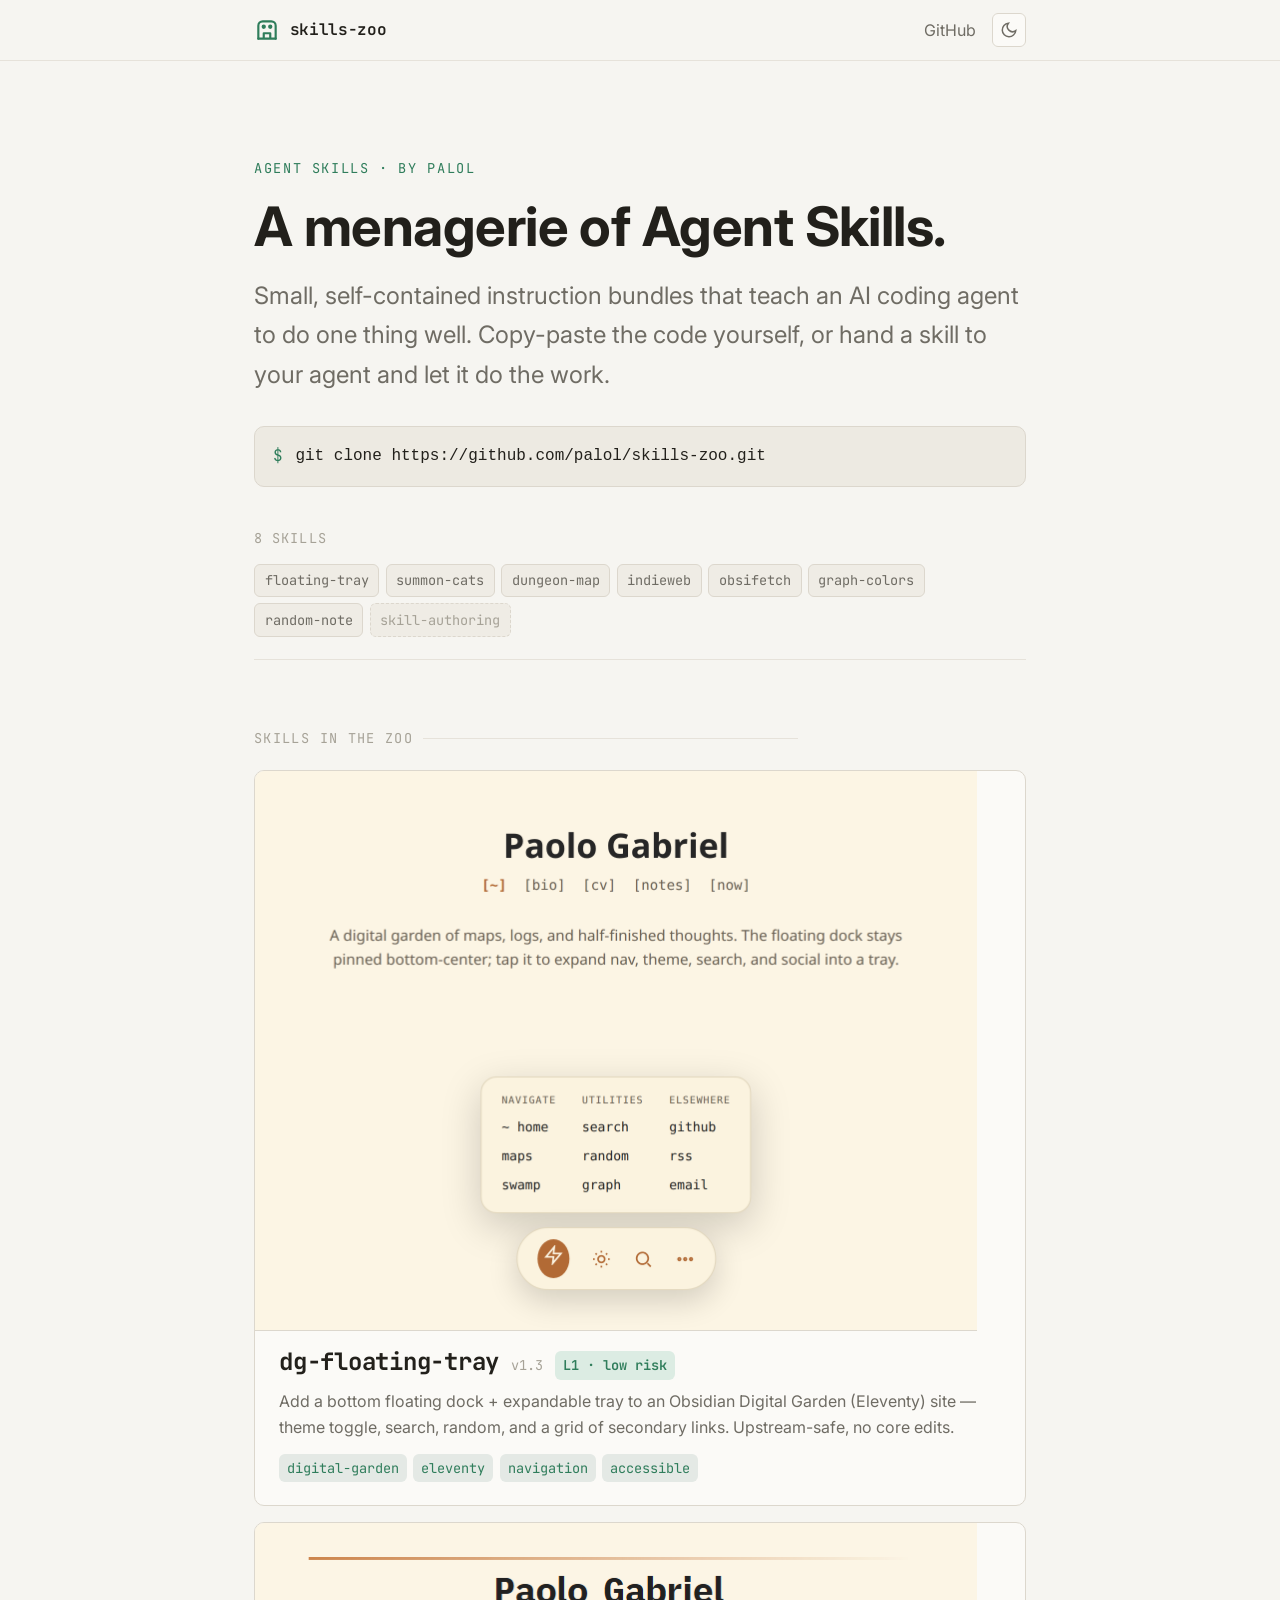
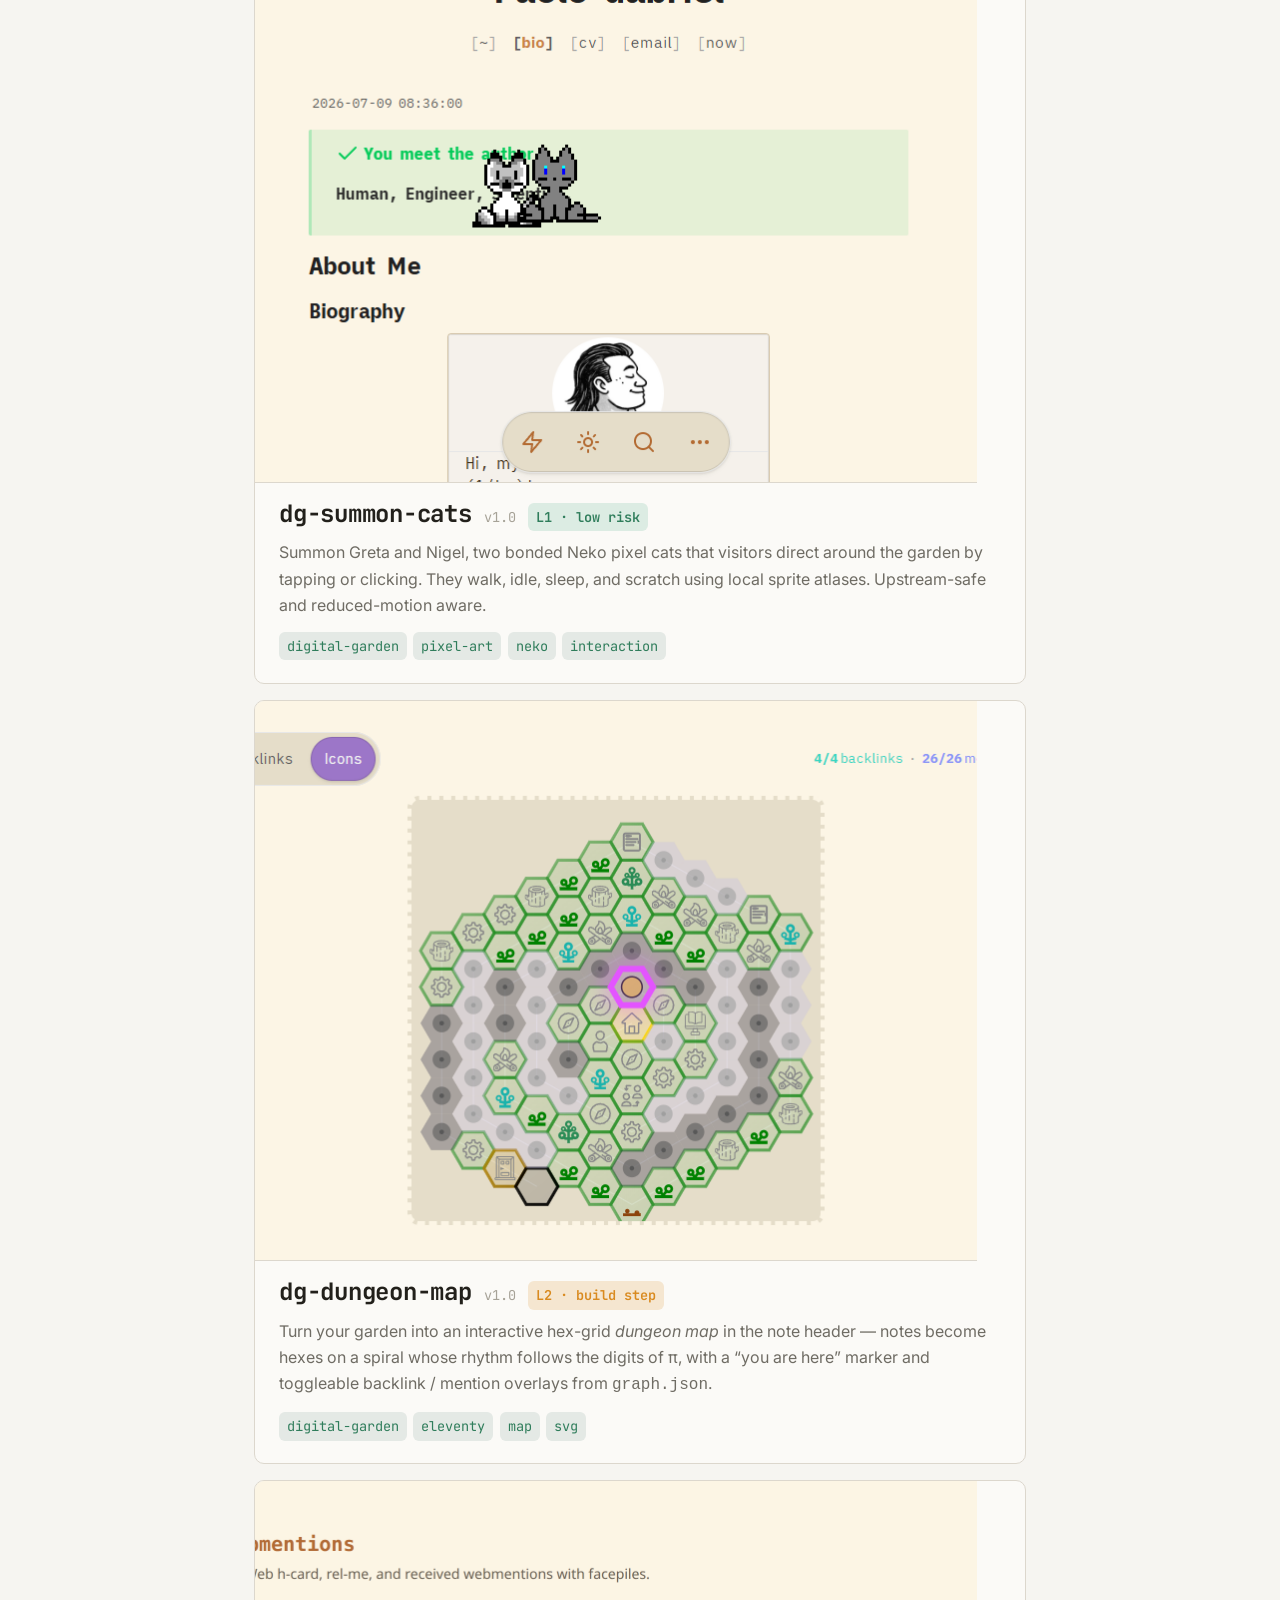
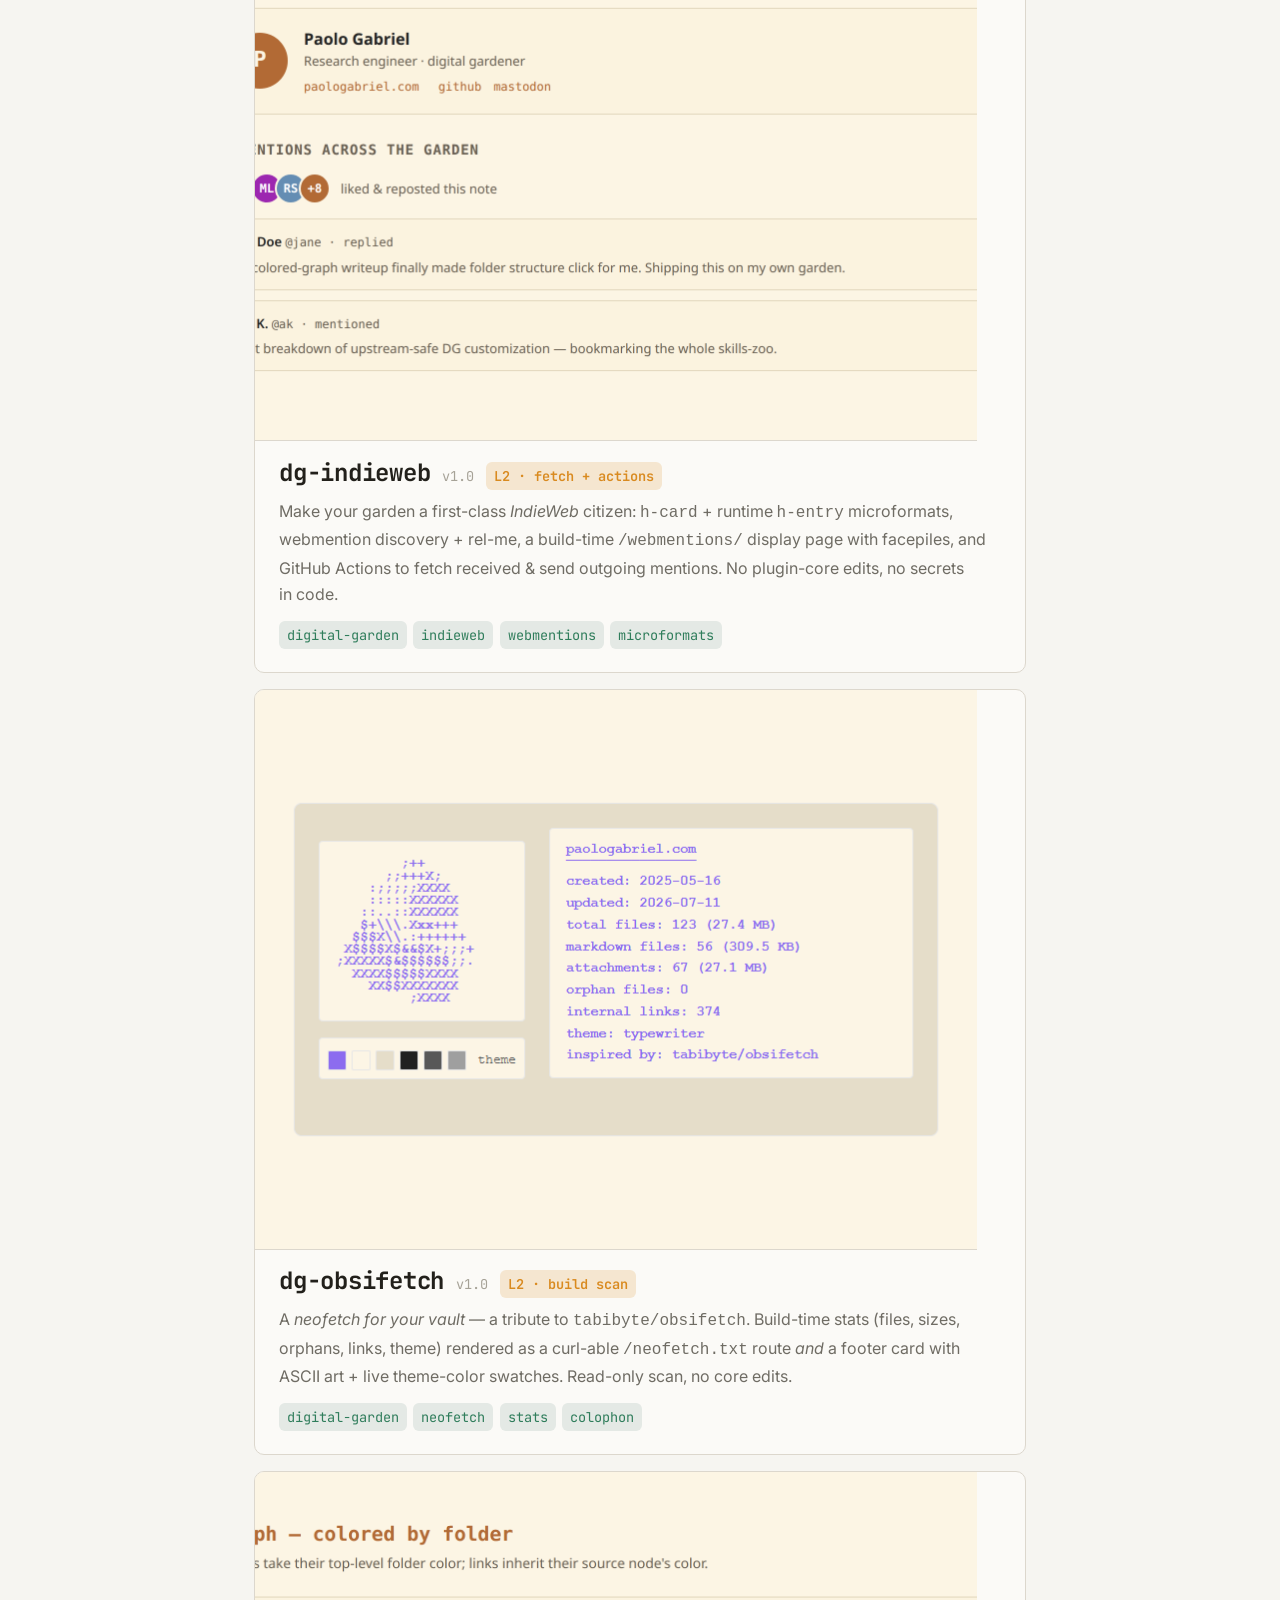
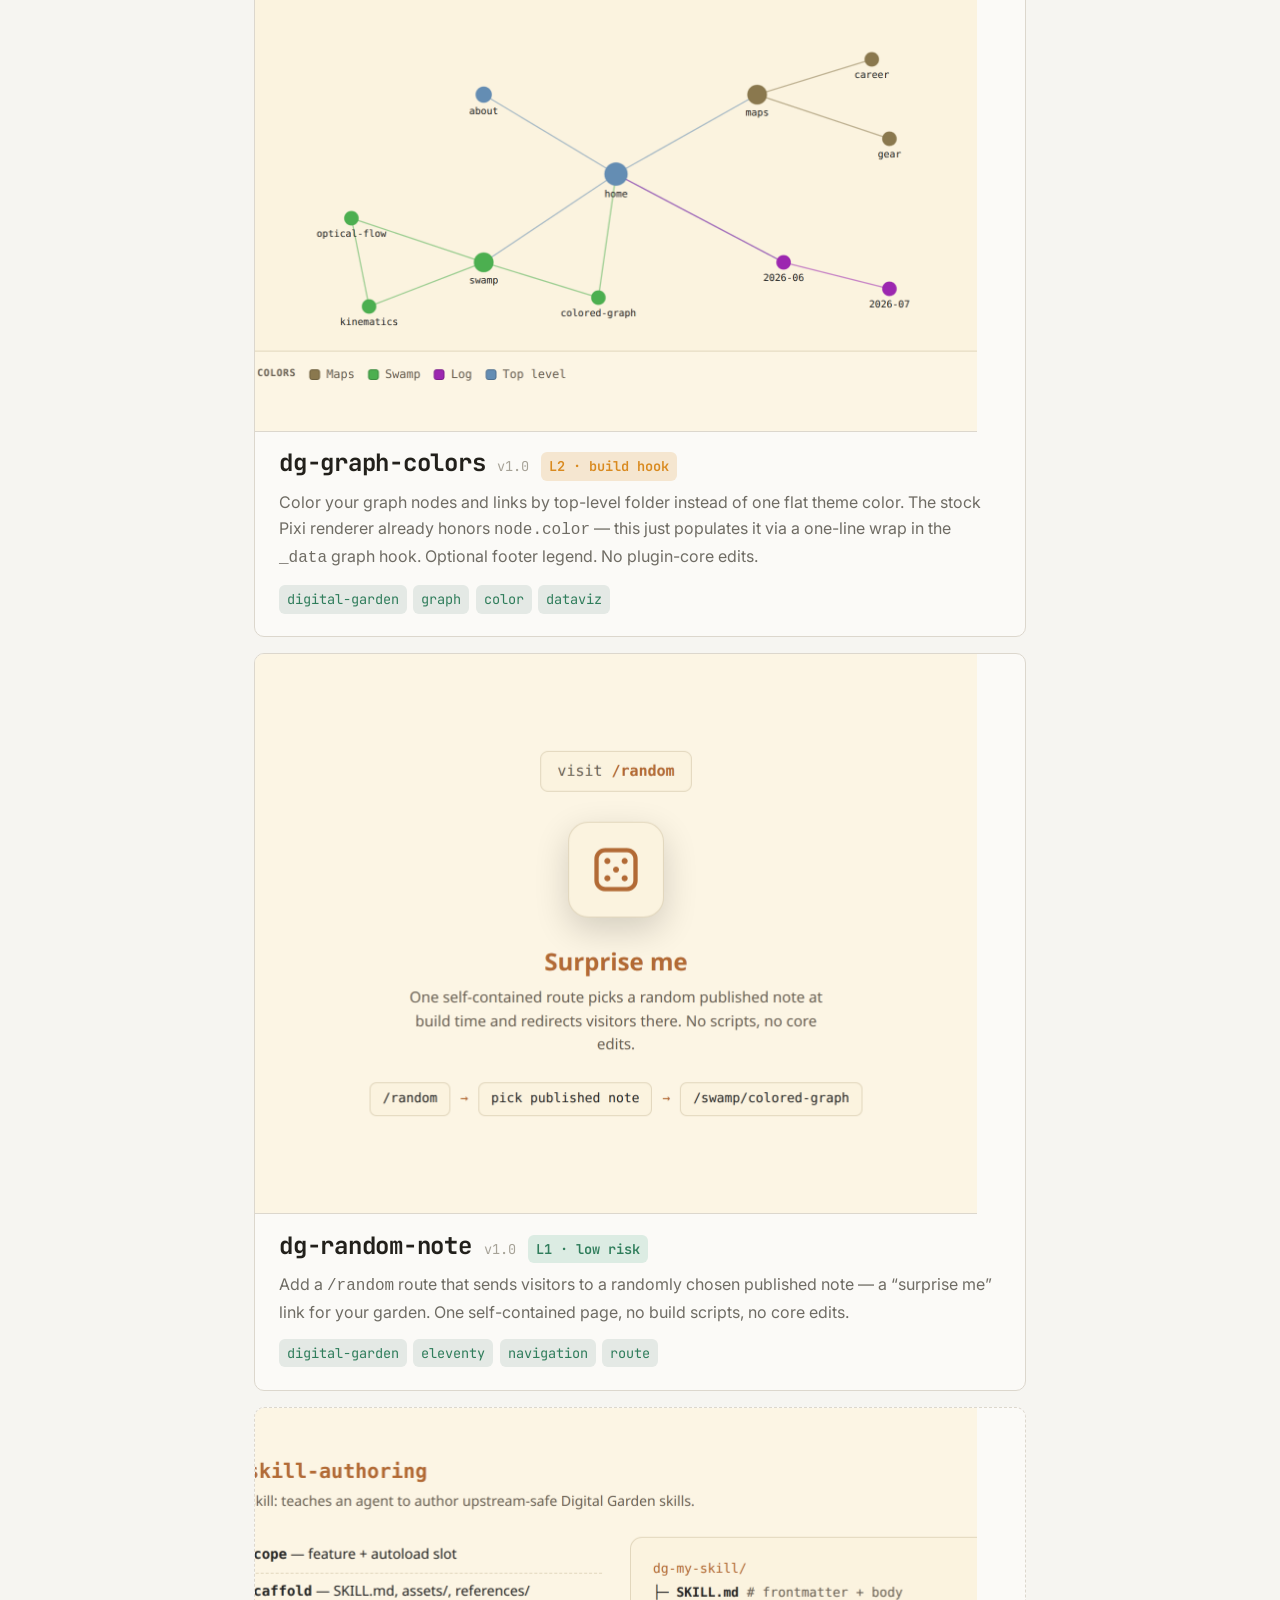
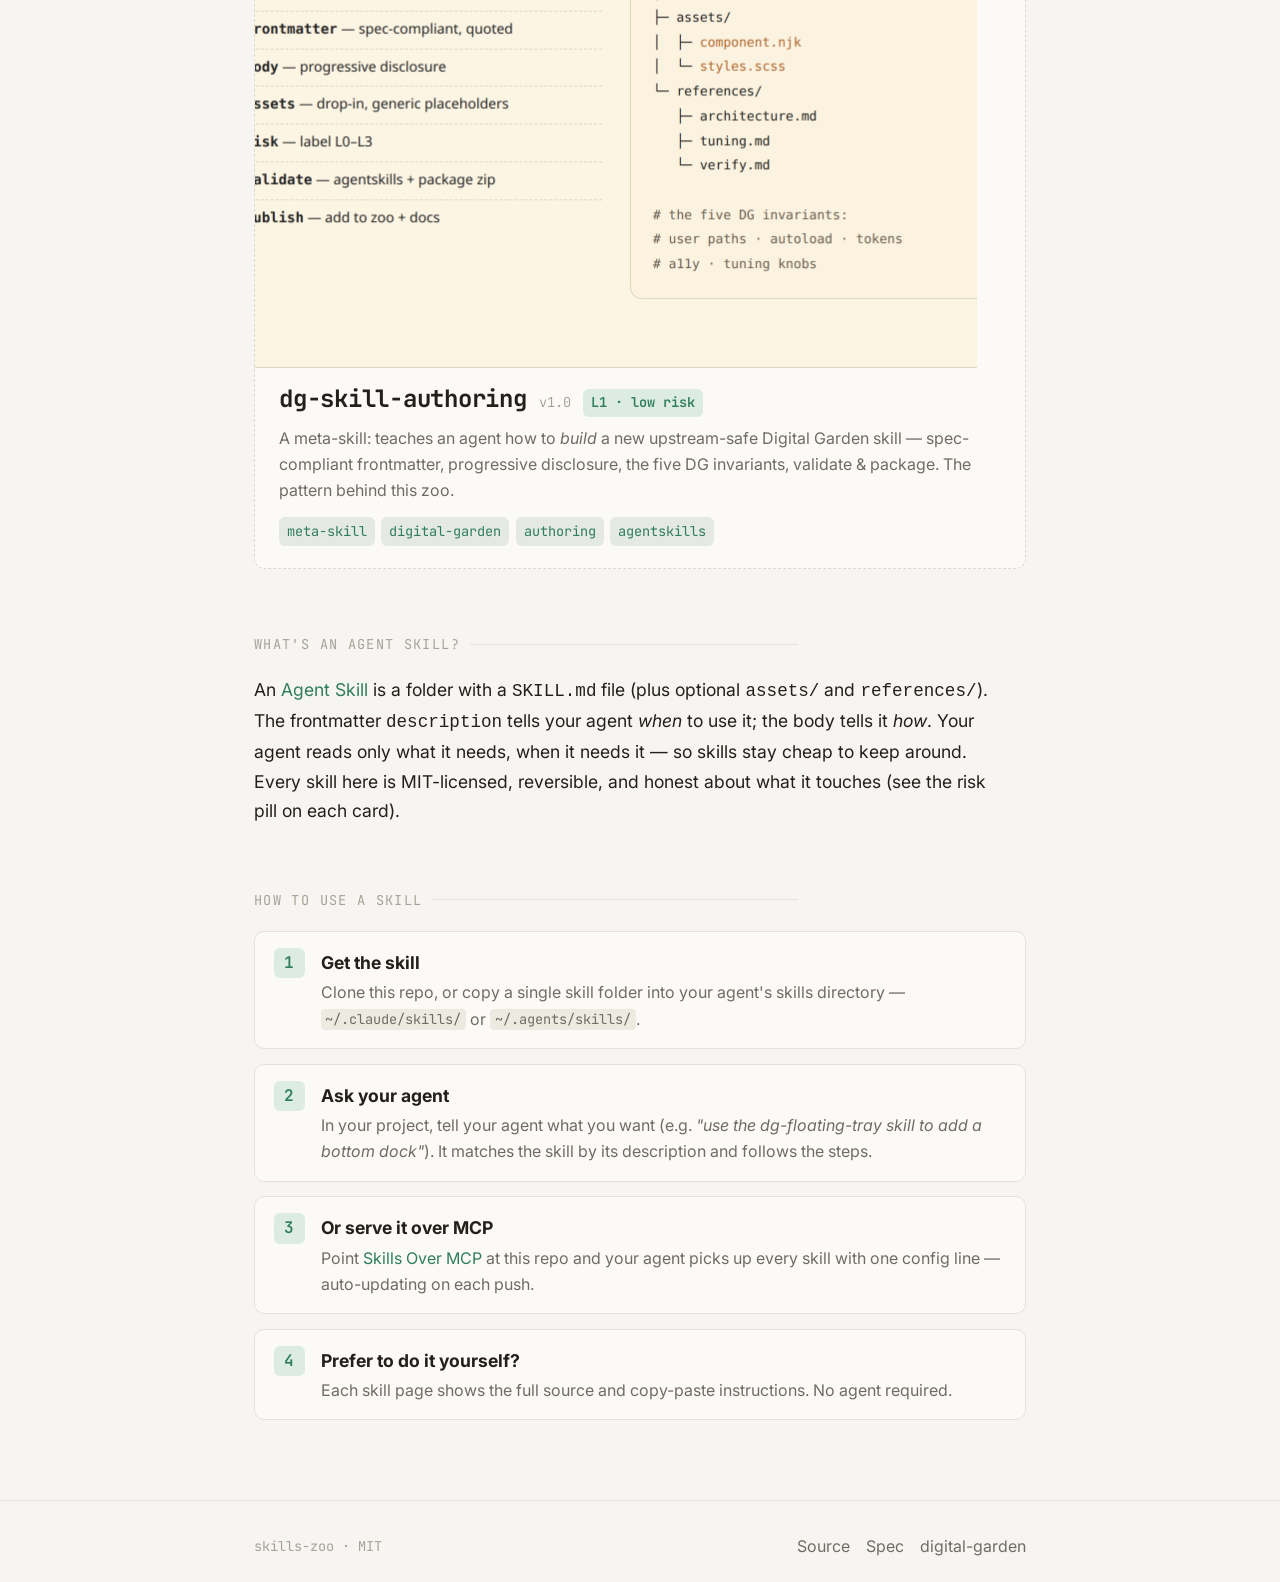
==== docs/index.html @ 7fbce029 "Point footer digital-garden link to official docs Replace the homepage footer link from the personal" ====
<!doctype html>
<html lang="en" data-theme="dark">
<head>
<meta charset="utf-8">
<meta name="viewport" content="width=device-width, initial-scale=1">
<title>skills-zoo — a menagerie of Agent Skills</title>
<meta name="description" content="A small, curated collection of Agent Skills for AI coding agents. Portable instruction bundles your agent can execute — copy-paste or install straight from the repo.">
<link rel="preconnect" href="https://fonts.googleapis.com">
<link rel="preconnect" href="https://fonts.gstatic.com" crossorigin>
<link href="https://fonts.googleapis.com/css2?family=Inter:wght@400;500;600&family=JetBrains+Mono:wght@400;500;600&display=swap" rel="stylesheet">
<link rel="stylesheet" href="./style.css">
<link rel="icon" href="data:image/svg+xml,%3Csvg xmlns='http://www.w3.org/2000/svg' viewBox='0 0 24 24' fill='none' stroke='%236cc79a' stroke-width='2'%3E%3Cpath d='M4 20V8a4 4 0 0 1 4-4h8a4 4 0 0 1 4 4v12'/%3E%3Cpath d='M4 20h16M9 20v-5h6v5'/%3E%3Ccircle cx='9' cy='9' r='1'/%3E%3Ccircle cx='15' cy='9' r='1'/%3E%3C/svg%3E">
<meta property="og:type" content="website">
<meta property="og:title" content="skills-zoo — a menagerie of Agent Skills">
<meta property="og:description" content="Upstream-safe Agent Skills for the Obsidian Digital Garden.">
<meta property="og:image" content="https://palol.github.io/skills-zoo/skills/dg-graph-colors/preview-dark.png">
<meta property="og:url" content="https://palol.github.io/skills-zoo/">
<meta name="twitter:card" content="summary_large_image">
<meta name="twitter:image" content="https://palol.github.io/skills-zoo/skills/dg-graph-colors/preview-dark.png">
</head>
<body>

<header class="site-header">
  <div class="wrap">
    <a class="brand" href="./">
      <svg viewBox="0 0 24 24" fill="none" stroke="currentColor" stroke-width="2" stroke-linecap="round" stroke-linejoin="round" aria-hidden="true">
        <path d="M4 20V8a4 4 0 0 1 4-4h8a4 4 0 0 1 4 4v12"/>
        <path d="M4 20h16M9 20v-5h6v5"/>
        <circle cx="9" cy="9" r="1"/><circle cx="15" cy="9" r="1"/>
      </svg>
      <span class="brand-name">skills-zoo</span>
    </a>
    <span class="header-spacer"></span>
    <a class="header-link" href="https://github.com/palol/skills-zoo">GitHub</a>
    <button class="theme-toggle" data-theme-toggle aria-label="Toggle theme"></button>
  </div>
</header>

<main class="wrap">

  <section class="hero">
    <p class="eyebrow">Agent Skills · by palol</p>
    <h1>A menagerie of Agent&nbsp;Skills.</h1>
    <p class="lede">Small, self-contained instruction bundles that teach an AI coding agent to do one thing well. Copy-paste the code yourself, or hand a skill to your agent and let it do the work.</p>
    <div class="install-hint">
      <span class="prompt">$</span>
      <code>git clone https://github.com/palol/skills-zoo.git</code>
    </div>
  </section>

  <nav class="skill-index" aria-label="Skills index">
    <span class="skill-index-label">8 skills</span>
    <div class="skill-index-pills">
      <a class="skill-index-pill" href="#card-dg-floating-tray">floating-tray</a>
      <a class="skill-index-pill" href="#card-dg-summon-cats">summon-cats</a>
      <a class="skill-index-pill" href="#card-dg-dungeon-map">dungeon-map</a>
      <a class="skill-index-pill" href="#card-dg-indieweb">indieweb</a>
      <a class="skill-index-pill" href="#card-dg-obsifetch">obsifetch</a>
      <a class="skill-index-pill" href="#card-dg-graph-colors">graph-colors</a>
      <a class="skill-index-pill" href="#card-dg-random-note">random-note</a>
      <a class="skill-index-pill skill-index-pill--meta" href="#card-dg-skill-authoring">skill-authoring</a>
    </div>
  </nav>

  <section id="skills">
    <p class="section-label">Skills in the zoo</p>
    <div class="skill-grid">

      <a class="skill-card" id="card-dg-floating-tray" href="./skills/dg-floating-tray/">
        <img class="sc-thumb sc-thumb--dark" src="./skills/dg-floating-tray/preview-dark.png" alt="dg-floating-tray preview" loading="lazy" width="900" height="560">
        <img class="sc-thumb sc-thumb--light" src="./skills/dg-floating-tray/preview-light.png" alt="dg-floating-tray preview" loading="lazy" width="900" height="560">
        <div class="sc-head">
          <h3>dg-floating-tray</h3>
          <span class="sc-ver">v1.3</span>
          <span class="risk-pill">L1 · low risk</span>
        </div>
        <p>Add a bottom floating dock + expandable tray to an Obsidian Digital Garden (Eleventy) site — theme toggle, search, random, and a grid of secondary links. Upstream-safe, no core edits.</p>
        <div class="tags">
          <span class="tag">digital-garden</span>
          <span class="tag">eleventy</span>
          <span class="tag">navigation</span>
          <span class="tag">accessible</span>
        </div>
      </a>

      <a class="skill-card" id="card-dg-summon-cats" href="./skills/dg-summon-cats/">
        <img class="sc-thumb sc-thumb--dark" src="./skills/dg-summon-cats/preview-dark.png" alt="Greta and Nigel summoned in a dark Digital Garden" loading="lazy" width="900" height="560">
        <img class="sc-thumb sc-thumb--light" src="./skills/dg-summon-cats/preview-light.png" alt="Greta and Nigel summoned in a light Digital Garden" loading="lazy" width="900" height="560">
        <div class="sc-head">
          <h3>dg-summon-cats</h3>
          <span class="sc-ver">v1.0</span>
          <span class="risk-pill">L1 · low risk</span>
        </div>
        <p>Summon Greta and Nigel, two bonded Neko pixel cats that visitors direct around the garden by tapping or clicking. They walk, idle, sleep, and scratch using local sprite atlases. Upstream-safe and reduced-motion aware.</p>
        <div class="tags">
          <span class="tag">digital-garden</span>
          <span class="tag">pixel-art</span>
          <span class="tag">neko</span>
          <span class="tag">interaction</span>
        </div>
      </a>

      <a class="skill-card" id="card-dg-dungeon-map" href="./skills/dg-dungeon-map/">
        <img class="sc-thumb sc-thumb--dark" src="./skills/dg-dungeon-map/preview-dark.png" alt="dg-dungeon-map preview" loading="lazy" width="900" height="560">
        <img class="sc-thumb sc-thumb--light" src="./skills/dg-dungeon-map/preview-light.png" alt="dg-dungeon-map preview" loading="lazy" width="900" height="560">
        <div class="sc-head">
          <h3>dg-dungeon-map</h3>
          <span class="sc-ver">v1.0</span>
          <span class="risk-pill risk-pill--l2">L2 · build step</span>
        </div>
        <p>Turn your garden into an interactive hex-grid <em>dungeon map</em> in the note header — notes become hexes on a spiral whose rhythm follows the digits of &pi;, with a “you are here” marker and toggleable backlink / mention overlays from <code>graph.json</code>.</p>
        <div class="tags">
          <span class="tag">digital-garden</span>
          <span class="tag">eleventy</span>
          <span class="tag">map</span>
          <span class="tag">svg</span>
        </div>
      </a>

      <a class="skill-card" id="card-dg-indieweb" href="./skills/dg-indieweb/">
        <img class="sc-thumb sc-thumb--dark" src="./skills/dg-indieweb/preview-dark.png" alt="dg-indieweb preview" loading="lazy" width="900" height="560">
        <img class="sc-thumb sc-thumb--light" src="./skills/dg-indieweb/preview-light.png" alt="dg-indieweb preview" loading="lazy" width="900" height="560">
        <div class="sc-head">
          <h3>dg-indieweb</h3>
          <span class="sc-ver">v1.0</span>
          <span class="risk-pill risk-pill--l2">L2 · fetch + actions</span>
        </div>
        <p>Make your garden a first-class <em>IndieWeb</em> citizen: <code>h-card</code> + runtime <code>h-entry</code> microformats, webmention discovery + rel-me, a build-time <code>/webmentions/</code> display page with facepiles, and GitHub Actions to fetch received &amp; send outgoing mentions. No plugin-core edits, no secrets in code.</p>
        <div class="tags">
          <span class="tag">digital-garden</span>
          <span class="tag">indieweb</span>
          <span class="tag">webmentions</span>
          <span class="tag">microformats</span>
        </div>
      </a>

      <a class="skill-card" id="card-dg-obsifetch" href="./skills/dg-obsifetch/">
        <img class="sc-thumb sc-thumb--dark" src="./skills/dg-obsifetch/preview-dark.png" alt="dg-obsifetch preview" loading="lazy" width="900" height="560">
        <img class="sc-thumb sc-thumb--light" src="./skills/dg-obsifetch/preview-light.png" alt="dg-obsifetch preview" loading="lazy" width="900" height="560">
        <div class="sc-head">
          <h3>dg-obsifetch</h3>
          <span class="sc-ver">v1.0</span>
          <span class="risk-pill risk-pill--l2">L2 · build scan</span>
        </div>
        <p>A <em>neofetch for your vault</em> — a tribute to <code>tabibyte/obsifetch</code>. Build-time stats (files, sizes, orphans, links, theme) rendered as a curl-able <code>/neofetch.txt</code> route <em>and</em> a footer card with ASCII art + live theme-color swatches. Read-only scan, no core edits.</p>
        <div class="tags">
          <span class="tag">digital-garden</span>
          <span class="tag">neofetch</span>
          <span class="tag">stats</span>
          <span class="tag">colophon</span>
        </div>
      </a>

      <a class="skill-card" id="card-dg-graph-colors" href="./skills/dg-graph-colors/">
        <img class="sc-thumb sc-thumb--dark" src="./skills/dg-graph-colors/preview-dark.png" alt="dg-graph-colors preview" loading="lazy" width="900" height="560">
        <img class="sc-thumb sc-thumb--light" src="./skills/dg-graph-colors/preview-light.png" alt="dg-graph-colors preview" loading="lazy" width="900" height="560">
        <div class="sc-head">
          <h3>dg-graph-colors</h3>
          <span class="sc-ver">v1.0</span>
          <span class="risk-pill risk-pill--l2">L2 · build hook</span>
        </div>
        <p>Color your graph nodes and links by top-level folder instead of one flat theme color. The stock Pixi renderer already honors <code>node.color</code> — this just populates it via a one-line wrap in the <code>_data</code> graph hook. Optional footer legend. No plugin-core edits.</p>
        <div class="tags">
          <span class="tag">digital-garden</span>
          <span class="tag">graph</span>
          <span class="tag">color</span>
          <span class="tag">dataviz</span>
        </div>
      </a>

      <a class="skill-card" id="card-dg-random-note" href="./skills/dg-random-note/">
        <img class="sc-thumb sc-thumb--dark" src="./skills/dg-random-note/preview-dark.png" alt="dg-random-note preview" loading="lazy" width="900" height="560">
        <img class="sc-thumb sc-thumb--light" src="./skills/dg-random-note/preview-light.png" alt="dg-random-note preview" loading="lazy" width="900" height="560">
        <div class="sc-head">
          <h3>dg-random-note</h3>
          <span class="sc-ver">v1.0</span>
          <span class="risk-pill">L1 · low risk</span>
        </div>
        <p>Add a <code>/random</code> route that sends visitors to a randomly chosen published note — a &ldquo;surprise me&rdquo; link for your garden. One self-contained page, no build scripts, no core edits.</p>
        <div class="tags">
          <span class="tag">digital-garden</span>
          <span class="tag">eleventy</span>
          <span class="tag">navigation</span>
          <span class="tag">route</span>
        </div>
      </a>

      <a class="skill-card skill-card--meta" id="card-dg-skill-authoring" href="./skills/dg-skill-authoring/">
        <img class="sc-thumb sc-thumb--dark" src="./skills/dg-skill-authoring/preview-dark.png" alt="dg-skill-authoring preview" loading="lazy" width="900" height="560">
        <img class="sc-thumb sc-thumb--light" src="./skills/dg-skill-authoring/preview-light.png" alt="dg-skill-authoring preview" loading="lazy" width="900" height="560">
        <div class="sc-head">
          <h3>dg-skill-authoring</h3>
          <span class="sc-ver">v1.0</span>
          <span class="risk-pill">L1 · low risk</span>
        </div>
        <p>A meta-skill: teaches an agent how to <em>build</em> a new upstream-safe Digital Garden skill — spec-compliant frontmatter, progressive disclosure, the five DG invariants, validate &amp; package. The pattern behind this zoo.</p>
        <div class="tags">
          <span class="tag">meta-skill</span>
          <span class="tag">digital-garden</span>
          <span class="tag">authoring</span>
          <span class="tag">agentskills</span>
        </div>
      </a>

    </div>
  </section>

  <section id="what">
    <p class="section-label">What's an Agent Skill?</p>
    <p>An <a href="https://agentskills.io">Agent Skill</a> is a folder with a <code>SKILL.md</code> file (plus optional <code>assets/</code> and <code>references/</code>). The frontmatter <code>description</code> tells your agent <em>when</em> to use it; the body tells it <em>how</em>. Your agent reads only what it needs, when it needs it — so skills stay cheap to keep around.</p>
    <p>Every skill here is MIT-licensed, reversible, and honest about what it touches (see the risk pill on each card).</p>
  </section>

  <section id="use">
    <p class="section-label">How to use a skill</p>
    <div class="steps">
      <div class="step">
        <span class="num">1</span>
        <div class="body">
          <h4>Get the skill</h4>
          <p>Clone this repo, or copy a single skill folder into your agent's skills directory — <code>~/.claude/skills/</code> or <code>~/.agents/skills/</code>.</p>
        </div>
      </div>
      <div class="step">
        <span class="num">2</span>
        <div class="body">
          <h4>Ask your agent</h4>
          <p>In your project, tell your agent what you want (e.g. <em>"use the dg-floating-tray skill to add a bottom dock"</em>). It matches the skill by its description and follows the steps.</p>
        </div>
      </div>
      <div class="step">
        <span class="num">3</span>
        <div class="body">
          <h4>Or serve it over MCP</h4>
          <p>Point <a href="https://www.skillsovermcp.com/">Skills Over MCP</a> at this repo and your agent picks up every skill with one config line — auto-updating on each push.</p>
        </div>
      </div>
      <div class="step">
        <span class="num">4</span>
        <div class="body">
          <h4>Prefer to do it yourself?</h4>
          <p>Each skill page shows the full source and copy-paste instructions. No agent required.</p>
        </div>
      </div>
    </div>
  </section>

</main>

<footer class="site-footer">
  <div class="wrap">
    <span class="foot-mono">skills-zoo · MIT</span>
    <span class="header-spacer"></span>
    <a href="https://github.com/palol/skills-zoo">Source</a>
    <a href="https://agentskills.io">Spec</a>
    <a href="https://docs.forestry.md">digital-garden</a>
  </div>
</footer>

<script src="./theme.js"></script>
</body>
</html>
---- docs/style.css ----
/* ============================================================
   skills-zoo docs — dark-first terminal/garden aesthetic
   ============================================================ */

:root, [data-theme="light"] {
  --bg:            #f6f5f1;
  --surface:       #fbfaf7;
  --surface-2:     #efece5;
  --border:        #dcd7cd;
  --divider:       #e6e2da;
  --text:          #22201b;
  --text-muted:    #6f6c64;
  --text-faint:    #a6a297;
  --accent:        #2f7d5b;   /* garden green */
  --accent-hover:  #245f45;
  --accent-soft:   #dcece3;
  --code-bg:       #edeae2;
  --tag-bg:        #e4e9e5;

  --font-mono: ui-monospace, 'SF Mono', 'JetBrains Mono', 'Fira Code', Menlo, Consolas, monospace;
  --font-body: 'Inter', -apple-system, BlinkMacSystemFont, 'Segoe UI', sans-serif;

  --radius:   10px;
  --radius-sm: 6px;
  --maxw: 820px;

  --text-xs: clamp(0.75rem, 0.7rem + 0.25vw, 0.85rem);
  --text-sm: clamp(0.875rem, 0.8rem + 0.35vw, 1rem);
  --text-base: clamp(1rem, 0.95rem + 0.25vw, 1.1rem);
  --text-lg: clamp(1.2rem, 1rem + 0.7vw, 1.5rem);
  --text-xl: clamp(1.6rem, 1.3rem + 1.2vw, 2.3rem);
  --text-2xl: clamp(2.1rem, 1.4rem + 2.6vw, 3.4rem);
}

[data-theme="dark"] {
  --bg:            #121311;
  --surface:       #191b18;
  --surface-2:     #20231f;
  --border:        #2c302a;
  --divider:       #23261f;
  --text:          #d6d4cc;
  --text-muted:    #8b8a80;
  --text-faint:    #5c5b53;
  --accent:        #6cc79a;
  --accent-hover:  #85d6ae;
  --accent-soft:   #1e2a23;
  --code-bg:       #1c1f1b;
  --tag-bg:        #23291f;
}

@media (prefers-color-scheme: dark) {
  :root:not([data-theme]) {
    --bg:#121311; --surface:#191b18; --surface-2:#20231f; --border:#2c302a;
    --divider:#23261f; --text:#d6d4cc; --text-muted:#8b8a80; --text-faint:#5c5b53;
    --accent:#6cc79a; --accent-hover:#85d6ae; --accent-soft:#1e2a23;
    --code-bg:#1c1f1b; --tag-bg:#23291f;
  }
}

*,*::before,*::after { box-sizing:border-box; margin:0; padding:0; }

html {
  -webkit-font-smoothing:antialiased; -moz-osx-font-smoothing:grayscale;
  text-rendering:optimizeLegibility; scroll-behavior:smooth; scroll-padding-top:5rem;
}

body {
  min-height:100dvh; line-height:1.65; font-family:var(--font-body);
  font-size:var(--text-base); color:var(--text); background:var(--bg);
}

img,svg { display:block; max-width:100%; }
a { color:var(--accent); text-decoration:none; }
a:hover { color:var(--accent-hover); text-decoration:underline; text-underline-offset:3px; }

h1,h2,h3 { line-height:1.15; text-wrap:balance; letter-spacing:-0.01em; }
p { text-wrap:pretty; max-width:68ch; }

::selection { background:var(--accent-soft); }
:focus-visible { outline:2px solid var(--accent); outline-offset:3px; border-radius:var(--radius-sm); }

@media (prefers-reduced-motion:reduce) {
  *,*::before,*::after { animation-duration:.01ms!important; transition-duration:.01ms!important; scroll-behavior:auto!important; }
}

a,button { transition:color .18s ease, background .18s ease, border-color .18s ease; }

/* ---------- layout ---------- */
.wrap { max-width:var(--maxw); margin-inline:auto; padding-inline:1.5rem; }

/* ---------- header ---------- */
.site-header {
  position:sticky; top:0; z-index:50;
  background:color-mix(in oklab, var(--bg) 86%, transparent);
  backdrop-filter:blur(10px);
  border-bottom:1px solid var(--divider);
}
.site-header .wrap {
  display:flex; align-items:center; gap:1rem;
  height:3.75rem;
}
.brand { display:flex; align-items:center; gap:.6rem; font-weight:600; color:var(--text); }
.brand:hover { text-decoration:none; color:var(--text); }
.brand svg { width:26px; height:26px; color:var(--accent); }
.brand .brand-name { font-family:var(--font-mono); font-size:1rem; letter-spacing:-.02em; }
.header-spacer { flex:1; }
.header-link { font-size:var(--text-sm); color:var(--text-muted); }
.header-link:hover { color:var(--text); text-decoration:none; }
.theme-toggle {
  display:grid; place-items:center; width:2.1rem; height:2.1rem;
  border:1px solid var(--border); border-radius:var(--radius-sm);
  background:var(--surface); color:var(--text-muted);
}
.theme-toggle:hover { color:var(--text); border-color:var(--accent); }

/* ---------- hero ---------- */
.hero { padding-block:clamp(3rem,8vw,6rem) 2.5rem; }
.eyebrow {
  font-family:var(--font-mono); font-size:var(--text-xs); letter-spacing:.12em;
  text-transform:uppercase; color:var(--accent); margin-bottom:1rem;
}
.hero h1 { font-size:var(--text-2xl); margin-bottom:1.1rem; }
.hero .lede { font-size:var(--text-lg); color:var(--text-muted); max-width:56ch; }
.hero .install-hint {
  margin-top:2rem; font-family:var(--font-mono); font-size:var(--text-sm);
  background:var(--code-bg); border:1px solid var(--border); border-radius:var(--radius);
  padding:1rem 1.15rem; color:var(--text); overflow-x:auto;
  display:flex; align-items:center; gap:.75rem;
}
.install-hint .prompt { color:var(--accent); user-select:none; }
.install-hint code { white-space:pre; }

/* ---------- sections ---------- */
section { padding-block:2rem; }
.section-label {
  font-family:var(--font-mono); font-size:var(--text-xs); letter-spacing:.1em;
  text-transform:uppercase; color:var(--text-faint); margin-bottom:1.25rem;
  display:flex; align-items:center; gap:.6rem;
}
.section-label::after { content:""; flex:1; height:1px; background:var(--divider); }

/* ---------- skill cards ---------- */
.skill-grid { display:grid; gap:1rem; }
.skill-card {
  display:block; border:1px solid var(--border); border-radius:var(--radius);
  background:var(--surface); padding:1.4rem 1.5rem; color:var(--text);
  position:relative; overflow:hidden;
}
.skill-card:hover { border-color:var(--accent); text-decoration:none; color:var(--text); }
.skill-card::before {
  content:""; position:absolute; left:0; top:0; bottom:0; width:3px;
  background:var(--accent); opacity:0; transition:opacity .18s ease;
}
.skill-card:hover::before { opacity:1; }
.skill-card .sc-head { display:flex; align-items:baseline; gap:.75rem; flex-wrap:wrap; margin-bottom:.5rem; }
.skill-card h3 { font-family:var(--font-mono); font-size:var(--text-lg); }
.skill-card .sc-ver { font-family:var(--font-mono); font-size:var(--text-xs); color:var(--text-faint); }
.skill-card p { color:var(--text-muted); font-size:var(--text-sm); max-width:none; }
/* compact skills index strip */
.skill-index {
  display:flex; align-items:baseline; gap:.9rem; flex-wrap:wrap;
  margin:0 0 2.2rem; padding-bottom:1.4rem; border-bottom:1px solid var(--divider);
}
.skill-index-label {
  font-family:var(--font-mono); font-size:var(--text-xs);
  color:var(--text-faint); text-transform:uppercase; letter-spacing:.08em; white-space:nowrap;
}
.skill-index-pills { display:flex; gap:.4rem; flex-wrap:wrap; }
.skill-index-pill {
  font-family:var(--font-mono); font-size:var(--text-xs); color:var(--text-muted);
  background:var(--surface-2); border:1px solid var(--border); border-radius:var(--radius-sm);
  padding:.28rem .6rem; text-decoration:none; transition:color .15s ease, border-color .15s ease;
}
.skill-index-pill:hover { color:var(--accent); border-color:var(--accent); }
.skill-index-pill--meta {
  border-style:dashed;
  color:var(--text-faint);
}
.skill-index-pill--meta:hover { color:var(--accent); border-color:var(--accent); }
.skill-card { scroll-margin-top:1.5rem; }
.skill-card--meta {
  border-style:dashed;
}
.skill-card--meta:hover { border-style:dashed; }
/* card thumbnail preview */
.sc-thumb {
  display:block; width:calc(100% + 3rem); margin:-1.4rem -1.5rem 1.1rem;
  aspect-ratio:900/560; object-fit:cover; object-position:center top;
  border-bottom:1px solid var(--border); background:var(--surface-2);
}
.skill-card:hover .sc-thumb { filter:saturate(1.05); }
/* detail-page hero screenshot */
.skill-shot {
  width:100%; height:auto; border:1px solid var(--border);
  border-radius:var(--radius); background:var(--surface-2);
  margin:0 0 2rem; box-shadow:0 6px 24px rgba(0,0,0,.10);
}
/* theme-swap: show the preview matching the active theme (must come last) */
.sc-thumb--light, .skill-shot--light { display:none !important; }
[data-theme="light"] .sc-thumb--dark, [data-theme="light"] .skill-shot--dark { display:none !important; }
[data-theme="light"] .sc-thumb--light { display:block !important; }
[data-theme="light"] .skill-shot--light { display:block !important; }
.tags { display:flex; gap:.4rem; flex-wrap:wrap; margin-top:.85rem; }
.tag {
  font-family:var(--font-mono); font-size:var(--text-xs); color:var(--accent);
  background:var(--tag-bg); border-radius:var(--radius-sm); padding:.18rem .5rem;
}
.risk-pill {
  font-family:var(--font-mono); font-size:var(--text-xs); font-weight:600;
  padding:.18rem .5rem; border-radius:var(--radius-sm);
  background:var(--accent-soft); color:var(--accent);
}
.risk-pill--l2 {
  background:color-mix(in srgb, #d98a1f 18%, transparent);
  color:#d98a1f;
}

/* ---------- how-it-works steps ---------- */
.steps { display:grid; gap:.9rem; counter-reset:step; }
.step {
  display:flex; gap:1rem; align-items:flex-start;
  border:1px solid var(--divider); border-radius:var(--radius);
  background:var(--surface); padding:1rem 1.2rem;
}
.step .num {
  flex:none; width:1.9rem; height:1.9rem; display:grid; place-items:center;
  font-family:var(--font-mono); font-size:var(--text-sm); font-weight:600;
  background:var(--accent-soft); color:var(--accent); border-radius:var(--radius-sm);
}
.step .body h4 { font-size:var(--text-base); margin-bottom:.15rem; }
.step .body p { font-size:var(--text-sm); color:var(--text-muted); margin:0; }
.step code { font-family:var(--font-mono); font-size:.85em; background:var(--code-bg); padding:.1em .35em; border-radius:4px; }

/* ---------- prose (skill detail) ---------- */
.prose { padding-block:1rem 3rem; }
.prose h1 { font-size:var(--text-xl); font-family:var(--font-mono); margin-bottom:.4rem; }
.prose > .sub { color:var(--text-muted); font-size:var(--text-base); margin-bottom:1.75rem; }
.prose h2 { font-size:var(--text-lg); margin:2.25rem 0 .85rem; }
.prose h3 { font-size:var(--text-base); margin:1.5rem 0 .5rem; font-family:var(--font-mono); }
.prose p, .prose li { color:var(--text); font-size:var(--text-base); }
.prose p { margin-bottom:1rem; }
.prose ul, .prose ol { margin:0 0 1rem 1.4rem; }
.prose li { margin-bottom:.4rem; }
.prose li::marker { color:var(--accent); }
.prose strong { color:var(--text); }
.prose code {
  font-family:var(--font-mono); font-size:.88em; background:var(--code-bg);
  padding:.12em .4em; border-radius:4px; color:var(--text);
}
.prose pre {
  background:var(--code-bg); border:1px solid var(--border); border-radius:var(--radius);
  padding:1.1rem 1.25rem; overflow-x:auto; margin:0 0 1.25rem;
}
.prose pre code { background:none; padding:0; font-size:var(--text-sm); line-height:1.55; }
.prose blockquote {
  border-left:3px solid var(--accent); background:var(--surface);
  padding:.9rem 1.2rem; margin:0 0 1.25rem; border-radius:0 var(--radius-sm) var(--radius-sm) 0;
  color:var(--text-muted);
}
.prose blockquote p { margin:0; color:var(--text-muted); }

.callout {
  border:1px solid var(--border); background:var(--accent-soft);
  border-radius:var(--radius); padding:1rem 1.2rem; margin-bottom:1.5rem;
  font-size:var(--text-sm);
}
.callout strong { color:var(--accent); }

.backlink {
  display:inline-flex; align-items:center; gap:.4rem; font-family:var(--font-mono);
  font-size:var(--text-sm); color:var(--text-muted); margin-bottom:1.5rem;
}
.backlink:hover { color:var(--accent); text-decoration:none; }

.meta-row { display:flex; gap:.5rem; flex-wrap:wrap; align-items:center; margin-bottom:1.5rem; }
.filelist { list-style:none; margin:0; padding:0; display:grid; gap:.5rem; }
.filelist li {
  font-family:var(--font-mono); font-size:var(--text-sm); color:var(--text-muted);
  border:1px solid var(--divider); border-radius:var(--radius-sm);
  padding:.55rem .8rem; margin:0; display:flex; gap:.6rem; align-items:center;
}
.filelist .fname { color:var(--text); }

/* ---------- footer ---------- */
.site-footer {
  border-top:1px solid var(--divider); margin-top:3rem;
  padding-block:2rem; color:var(--text-faint); font-size:var(--text-sm);
}
.site-footer .wrap { display:flex; gap:1rem; flex-wrap:wrap; align-items:center; }
.site-footer a { color:var(--text-muted); }
.site-footer .foot-mono { font-family:var(--font-mono); font-size:var(--text-xs); }
.site-footer .header-spacer { flex:1; }
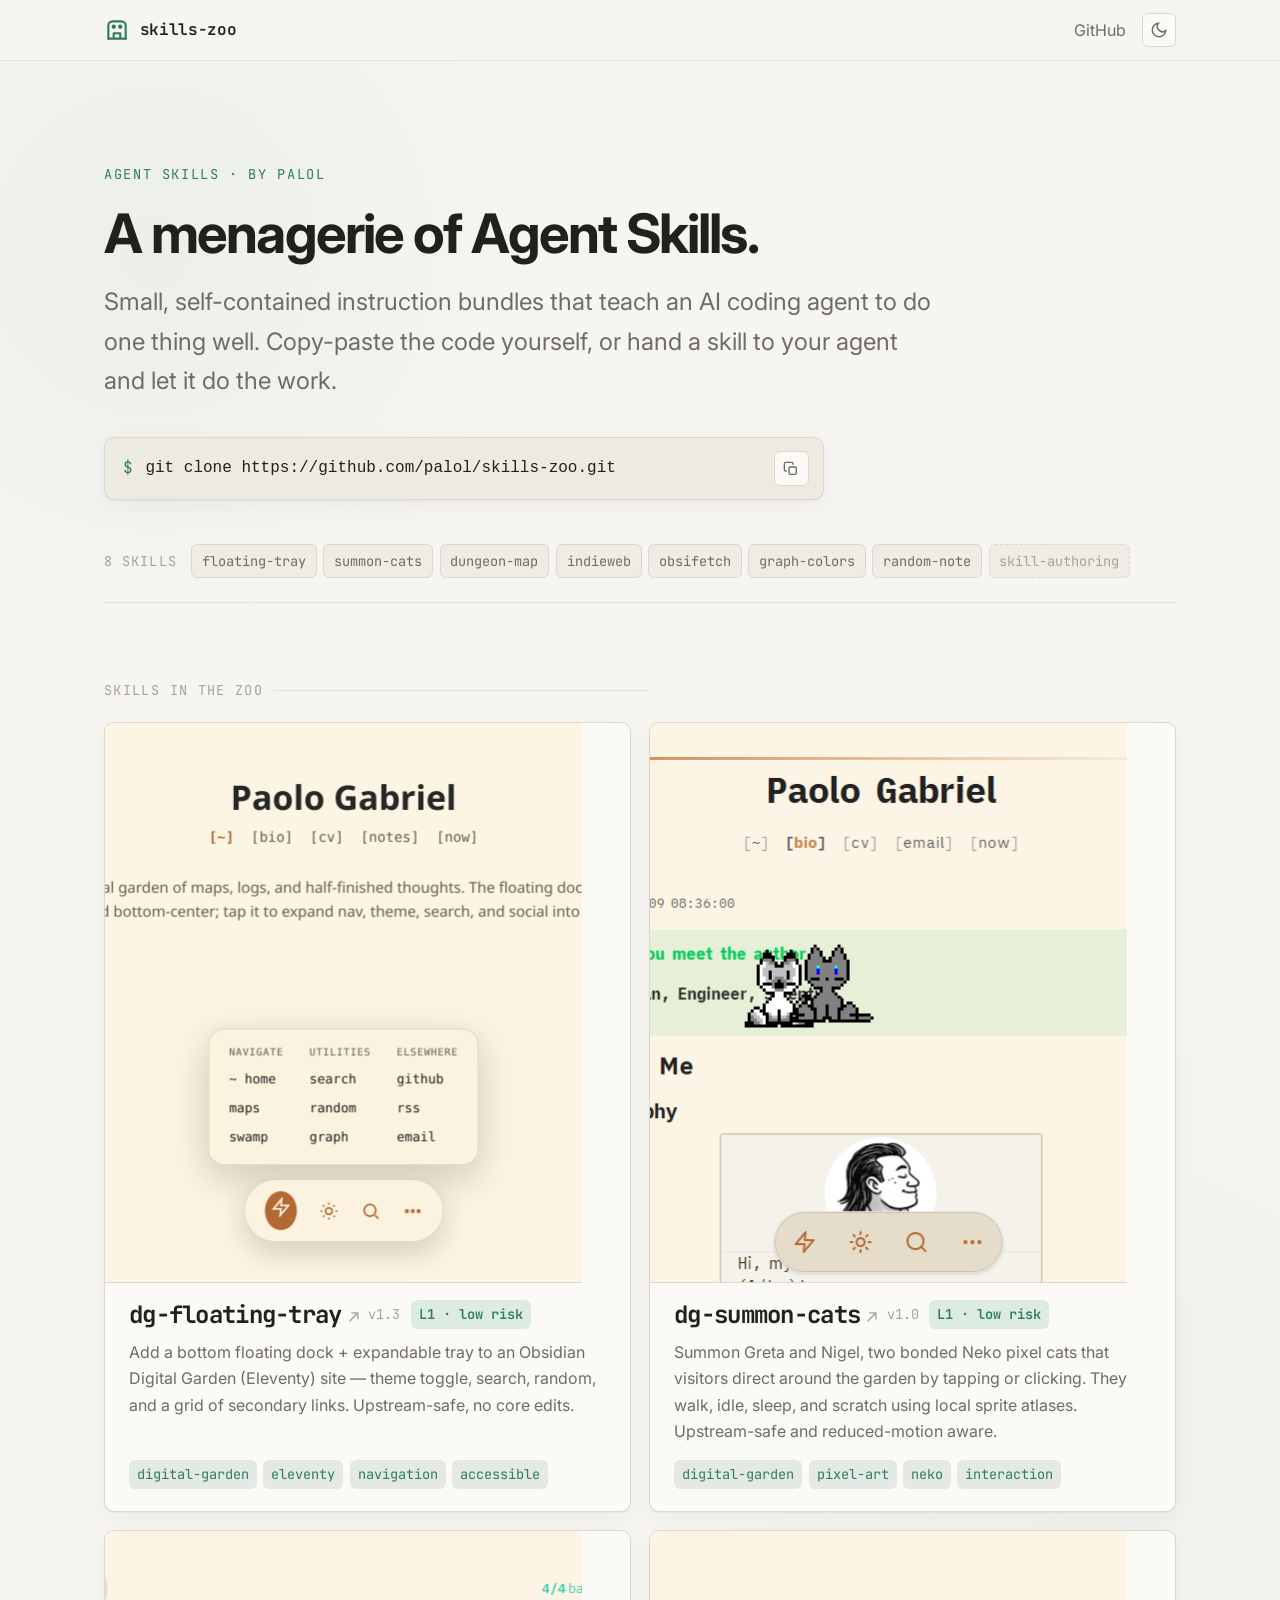
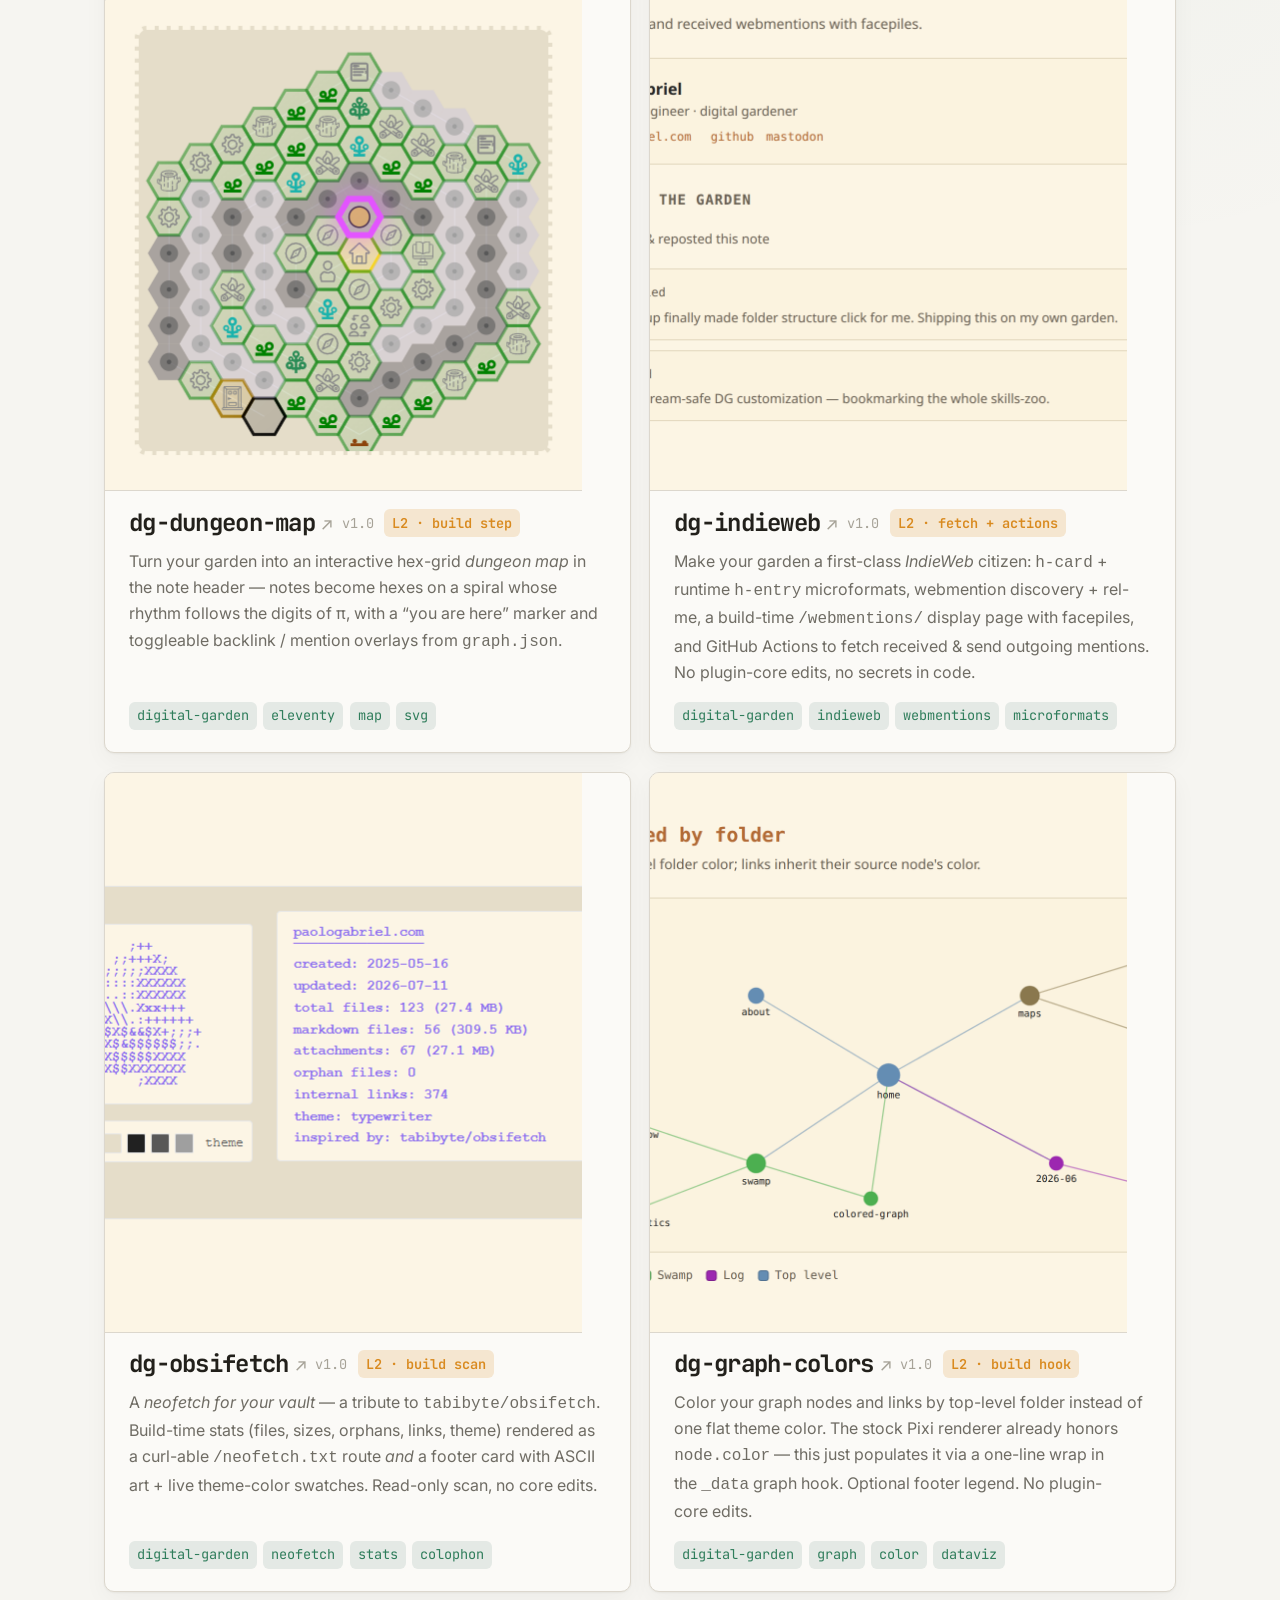
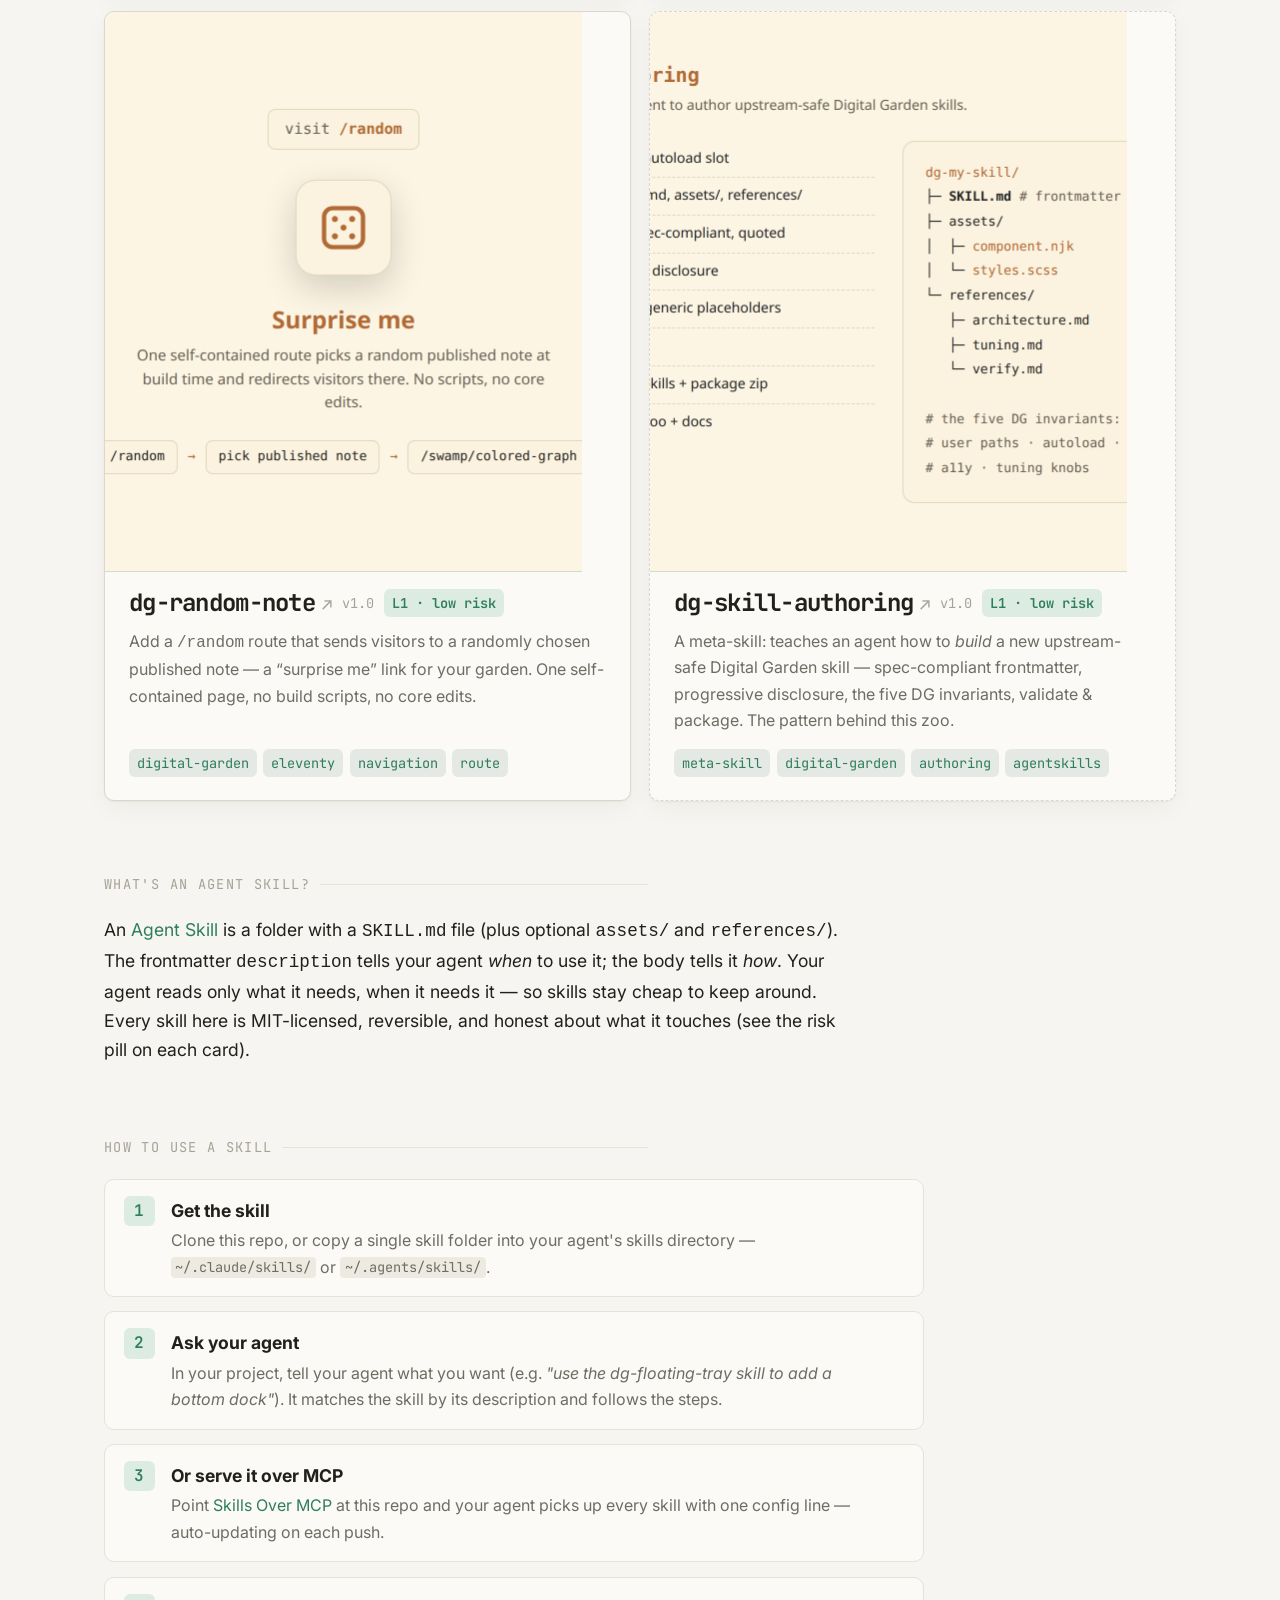
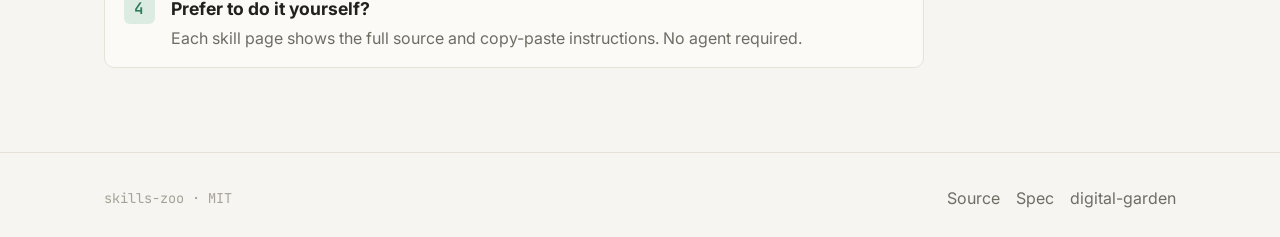
==== commit 5d04d43b: "Polish responsive site design Co-authored-by: Pa0 <palol@users.noreply.github.com>" ====
--- a/docs/index.html
+++ b/docs/index.html
@@ -9,6 +9,7 @@
 <link rel="preconnect" href="https://fonts.gstatic.com" crossorigin>
 <link href="https://fonts.googleapis.com/css2?family=Inter:wght@400;500;600&family=JetBrains+Mono:wght@400;500;600&display=swap" rel="stylesheet">
 <link rel="stylesheet" href="./style.css">
+<script src="./theme.js"></script>
 <link rel="icon" href="data:image/svg+xml,%3Csvg xmlns='http://www.w3.org/2000/svg' viewBox='0 0 24 24' fill='none' stroke='%236cc79a' stroke-width='2'%3E%3Cpath d='M4 20V8a4 4 0 0 1 4-4h8a4 4 0 0 1 4 4v12'/%3E%3Cpath d='M4 20h16M9 20v-5h6v5'/%3E%3Ccircle cx='9' cy='9' r='1'/%3E%3Ccircle cx='15' cy='9' r='1'/%3E%3C/svg%3E">
 <meta property="og:type" content="website">
 <meta property="og:title" content="skills-zoo — a menagerie of Agent Skills">
@@ -45,6 +46,12 @@
     <div class="install-hint">
       <span class="prompt">$</span>
       <code>git clone https://github.com/palol/skills-zoo.git</code>
+      <button class="copy-command" type="button" data-copy-command aria-label="Copy clone command" title="Copy clone command" hidden>
+        <svg viewBox="0 0 24 24" fill="none" stroke="currentColor" stroke-width="2" stroke-linecap="round" stroke-linejoin="round" aria-hidden="true">
+          <rect x="9" y="9" width="11" height="11" rx="2"/>
+          <path d="M5 15H4a2 2 0 0 1-2-2V4a2 2 0 0 1 2-2h9a2 2 0 0 1 2 2v1"/>
+        </svg>
+      </button>
     </div>
   </section>
 
@@ -257,6 +264,5 @@
   </div>
 </footer>
 
-<script src="./theme.js"></script>
 </body>
 </html>
--- a/docs/style.css
+++ b/docs/style.css
@@ -22,7 +22,10 @@
 
   --radius:   10px;
   --radius-sm: 6px;
-  --maxw: 820px;
+  --maxw: 1120px;
+  --prose-w: 820px;
+  --shadow-sm: 0 1px 2px rgba(34, 32, 27, .05), 0 8px 24px rgba(34, 32, 27, .04);
+  --shadow-md: 0 2px 4px rgba(34, 32, 27, .06), 0 18px 44px rgba(34, 32, 27, .09);
 
   --text-xs: clamp(0.75rem, 0.7rem + 0.25vw, 0.85rem);
   --text-sm: clamp(0.875rem, 0.8rem + 0.35vw, 1rem);
@@ -46,6 +49,8 @@
   --accent-soft:   #1e2a23;
   --code-bg:       #1c1f1b;
   --tag-bg:        #23291f;
+  --shadow-sm: 0 1px 2px rgba(0, 0, 0, .2), 0 8px 24px rgba(0, 0, 0, .12);
+  --shadow-md: 0 2px 4px rgba(0, 0, 0, .25), 0 20px 48px rgba(0, 0, 0, .24);
 }
 
 @media (prefers-color-scheme: dark) {
@@ -67,6 +72,9 @@
 body {
   min-height:100dvh; line-height:1.65; font-family:var(--font-body);
   font-size:var(--text-base); color:var(--text); background:var(--bg);
+  background-image:
+    radial-gradient(circle at 12% 5%, color-mix(in srgb, var(--accent) 5%, transparent) 0, transparent 24rem),
+    radial-gradient(circle at 88% 28%, color-mix(in srgb, var(--accent) 3%, transparent) 0, transparent 28rem);
 }
 
 img,svg { display:block; max-width:100%; }
@@ -83,7 +91,7 @@
   *,*::before,*::after { animation-duration:.01ms!important; transition-duration:.01ms!important; scroll-behavior:auto!important; }
 }
 
-a,button { transition:color .18s ease, background .18s ease, border-color .18s ease; }
+a,button { transition:color .18s ease, background .18s ease, border-color .18s ease, transform .18s ease, box-shadow .18s ease; }
 
 /* ---------- layout ---------- */
 .wrap { max-width:var(--maxw); margin-inline:auto; padding-inline:1.5rem; }
@@ -93,6 +101,7 @@
   position:sticky; top:0; z-index:50;
   background:color-mix(in oklab, var(--bg) 86%, transparent);
   backdrop-filter:blur(10px);
+  -webkit-backdrop-filter:blur(10px);
   border-bottom:1px solid var(--divider);
 }
 .site-header .wrap {
@@ -111,27 +120,37 @@
   border:1px solid var(--border); border-radius:var(--radius-sm);
   background:var(--surface); color:var(--text-muted);
 }
-.theme-toggle:hover { color:var(--text); border-color:var(--accent); }
+.theme-toggle:hover { color:var(--text); border-color:var(--accent); background:var(--surface-2); }
+.theme-toggle:active { transform:translateY(1px); }
 
 /* ---------- hero ---------- */
-.hero { padding-block:clamp(3rem,8vw,6rem) 2.5rem; }
+.hero { max-width:900px; padding-block:clamp(3.5rem,8vw,6.5rem) 2.75rem; }
 .eyebrow {
   font-family:var(--font-mono); font-size:var(--text-xs); letter-spacing:.12em;
   text-transform:uppercase; color:var(--accent); margin-bottom:1rem;
 }
-.hero h1 { font-size:var(--text-2xl); margin-bottom:1.1rem; }
+.hero h1 { font-size:var(--text-2xl); margin-bottom:1.1rem; letter-spacing:-.035em; }
 .hero .lede { font-size:var(--text-lg); color:var(--text-muted); max-width:56ch; }
 .hero .install-hint {
-  margin-top:2rem; font-family:var(--font-mono); font-size:var(--text-sm);
+  max-width:720px; margin-top:2.25rem; font-family:var(--font-mono); font-size:var(--text-sm);
   background:var(--code-bg); border:1px solid var(--border); border-radius:var(--radius);
-  padding:1rem 1.15rem; color:var(--text); overflow-x:auto;
+  padding:.85rem .9rem .85rem 1.15rem; color:var(--text);
   display:flex; align-items:center; gap:.75rem;
+  box-shadow:var(--shadow-sm);
 }
 .install-hint .prompt { color:var(--accent); user-select:none; }
-.install-hint code { white-space:pre; }
+.install-hint code { min-width:0; overflow-x:auto; white-space:pre; scrollbar-width:thin; }
+.copy-command {
+  flex:none; display:grid; place-items:center; width:2.15rem; height:2.15rem; margin-left:auto;
+  border:1px solid var(--border); border-radius:var(--radius-sm);
+  background:var(--surface); color:var(--text-muted); cursor:pointer;
+}
+.copy-command:hover { color:var(--accent); border-color:var(--accent); }
+.copy-command svg { width:1rem; height:1rem; }
+.copy-command.is-copied { color:var(--accent); border-color:var(--accent); background:var(--accent-soft); }
 
 /* ---------- sections ---------- */
-section { padding-block:2rem; }
+section { padding-block:2.25rem; }
 .section-label {
   font-family:var(--font-mono); font-size:var(--text-xs); letter-spacing:.1em;
   text-transform:uppercase; color:var(--text-faint); margin-bottom:1.25rem;
@@ -140,26 +159,34 @@
 .section-label::after { content:""; flex:1; height:1px; background:var(--divider); }
 
 /* ---------- skill cards ---------- */
-.skill-grid { display:grid; gap:1rem; }
+.skill-grid { display:grid; gap:1.15rem; }
 .skill-card {
-  display:block; border:1px solid var(--border); border-radius:var(--radius);
+  display:flex; flex-direction:column; border:1px solid var(--border); border-radius:var(--radius);
   background:var(--surface); padding:1.4rem 1.5rem; color:var(--text);
-  position:relative; overflow:hidden;
-}
-.skill-card:hover { border-color:var(--accent); text-decoration:none; color:var(--text); }
+  position:relative; overflow:hidden; box-shadow:var(--shadow-sm);
+}
+.skill-card:hover {
+  border-color:color-mix(in srgb, var(--accent) 72%, var(--border));
+  text-decoration:none; color:var(--text); transform:translateY(-3px); box-shadow:var(--shadow-md);
+}
 .skill-card::before {
   content:""; position:absolute; left:0; top:0; bottom:0; width:3px;
   background:var(--accent); opacity:0; transition:opacity .18s ease;
 }
 .skill-card:hover::before { opacity:1; }
-.skill-card .sc-head { display:flex; align-items:baseline; gap:.75rem; flex-wrap:wrap; margin-bottom:.5rem; }
-.skill-card h3 { font-family:var(--font-mono); font-size:var(--text-lg); }
+.skill-card .sc-head { display:flex; align-items:center; gap:.65rem; flex-wrap:wrap; margin-bottom:.65rem; }
+.skill-card h3 { font-family:var(--font-mono); font-size:var(--text-lg); letter-spacing:-.03em; }
+.skill-card h3::after {
+  content:"↗"; display:inline-block; margin-left:.45rem; color:var(--text-faint);
+  font-size:.72em; font-weight:400; transition:color .18s ease, transform .18s ease;
+}
+.skill-card:hover h3::after { color:var(--accent); transform:translate(2px,-2px); }
 .skill-card .sc-ver { font-family:var(--font-mono); font-size:var(--text-xs); color:var(--text-faint); }
 .skill-card p { color:var(--text-muted); font-size:var(--text-sm); max-width:none; }
 /* compact skills index strip */
 .skill-index {
   display:flex; align-items:baseline; gap:.9rem; flex-wrap:wrap;
-  margin:0 0 2.2rem; padding-bottom:1.4rem; border-bottom:1px solid var(--divider);
+  margin:0 0 2.5rem; padding-bottom:1.5rem; border-bottom:1px solid var(--divider);
 }
 .skill-index-label {
   font-family:var(--font-mono); font-size:var(--text-xs);
@@ -169,9 +196,9 @@
 .skill-index-pill {
   font-family:var(--font-mono); font-size:var(--text-xs); color:var(--text-muted);
   background:var(--surface-2); border:1px solid var(--border); border-radius:var(--radius-sm);
-  padding:.28rem .6rem; text-decoration:none; transition:color .15s ease, border-color .15s ease;
-}
-.skill-index-pill:hover { color:var(--accent); border-color:var(--accent); }
+  padding:.3rem .62rem; text-decoration:none; transition:color .15s ease, border-color .15s ease, transform .15s ease;
+}
+.skill-index-pill:hover { color:var(--accent); border-color:var(--accent); text-decoration:none; transform:translateY(-1px); }
 .skill-index-pill--meta {
   border-style:dashed;
   color:var(--text-faint);
@@ -187,8 +214,9 @@
   display:block; width:calc(100% + 3rem); margin:-1.4rem -1.5rem 1.1rem;
   aspect-ratio:900/560; object-fit:cover; object-position:center top;
   border-bottom:1px solid var(--border); background:var(--surface-2);
-}
-.skill-card:hover .sc-thumb { filter:saturate(1.05); }
+  transition:filter .18s ease, transform .25s ease;
+}
+.skill-card:hover .sc-thumb { filter:saturate(1.06) contrast(1.01); transform:scale(1.008); }
 /* detail-page hero screenshot */
 .skill-shot {
   width:100%; height:auto; border:1px solid var(--border);
@@ -200,7 +228,7 @@
 [data-theme="light"] .sc-thumb--dark, [data-theme="light"] .skill-shot--dark { display:none !important; }
 [data-theme="light"] .sc-thumb--light { display:block !important; }
 [data-theme="light"] .skill-shot--light { display:block !important; }
-.tags { display:flex; gap:.4rem; flex-wrap:wrap; margin-top:.85rem; }
+.tags { display:flex; gap:.4rem; flex-wrap:wrap; margin-top:auto; padding-top:1rem; }
 .tag {
   font-family:var(--font-mono); font-size:var(--text-xs); color:var(--accent);
   background:var(--tag-bg); border-radius:var(--radius-sm); padding:.18rem .5rem;
@@ -232,7 +260,7 @@
 .step code { font-family:var(--font-mono); font-size:.85em; background:var(--code-bg); padding:.1em .35em; border-radius:4px; }
 
 /* ---------- prose (skill detail) ---------- */
-.prose { padding-block:1rem 3rem; }
+.prose { max-width:var(--prose-w); padding-block:1.5rem 3.5rem; }
 .prose h1 { font-size:var(--text-xl); font-family:var(--font-mono); margin-bottom:.4rem; }
 .prose > .sub { color:var(--text-muted); font-size:var(--text-base); margin-bottom:1.75rem; }
 .prose h2 { font-size:var(--text-lg); margin:2.25rem 0 .85rem; }
@@ -290,3 +318,29 @@
 .site-footer a { color:var(--text-muted); }
 .site-footer .foot-mono { font-family:var(--font-mono); font-size:var(--text-xs); }
 .site-footer .header-spacer { flex:1; }
+
+#what, #use { max-width:var(--prose-w); }
+
+@media (min-width:760px) {
+  .skill-grid { grid-template-columns:repeat(2,minmax(0,1fr)); }
+}
+
+@media (max-width:600px) {
+  .wrap { padding-inline:1.15rem; }
+  .site-header .wrap { gap:.75rem; height:3.5rem; }
+  .brand svg { width:24px; height:24px; }
+  .header-link { font-size:.875rem; }
+  .hero { padding-block:3rem 1.75rem; }
+  .hero .lede { line-height:1.6; }
+  .hero .install-hint { margin-top:1.75rem; padding-left:.9rem; gap:.6rem; }
+  section { padding-block:1.75rem; }
+  .skill-index { margin-bottom:1.25rem; }
+  .skill-index-pills { gap:.35rem; }
+  .skill-card { padding:1.2rem; }
+  .sc-thumb { width:calc(100% + 2.4rem); margin:-1.2rem -1.2rem 1rem; }
+  .skill-card .sc-head { gap:.5rem; }
+  .skill-card h3 { font-size:1.05rem; }
+  .site-footer .header-spacer { display:none; }
+  .site-footer .wrap { column-gap:.85rem; }
+  .site-footer .foot-mono { width:100%; margin-bottom:.15rem; }
+}
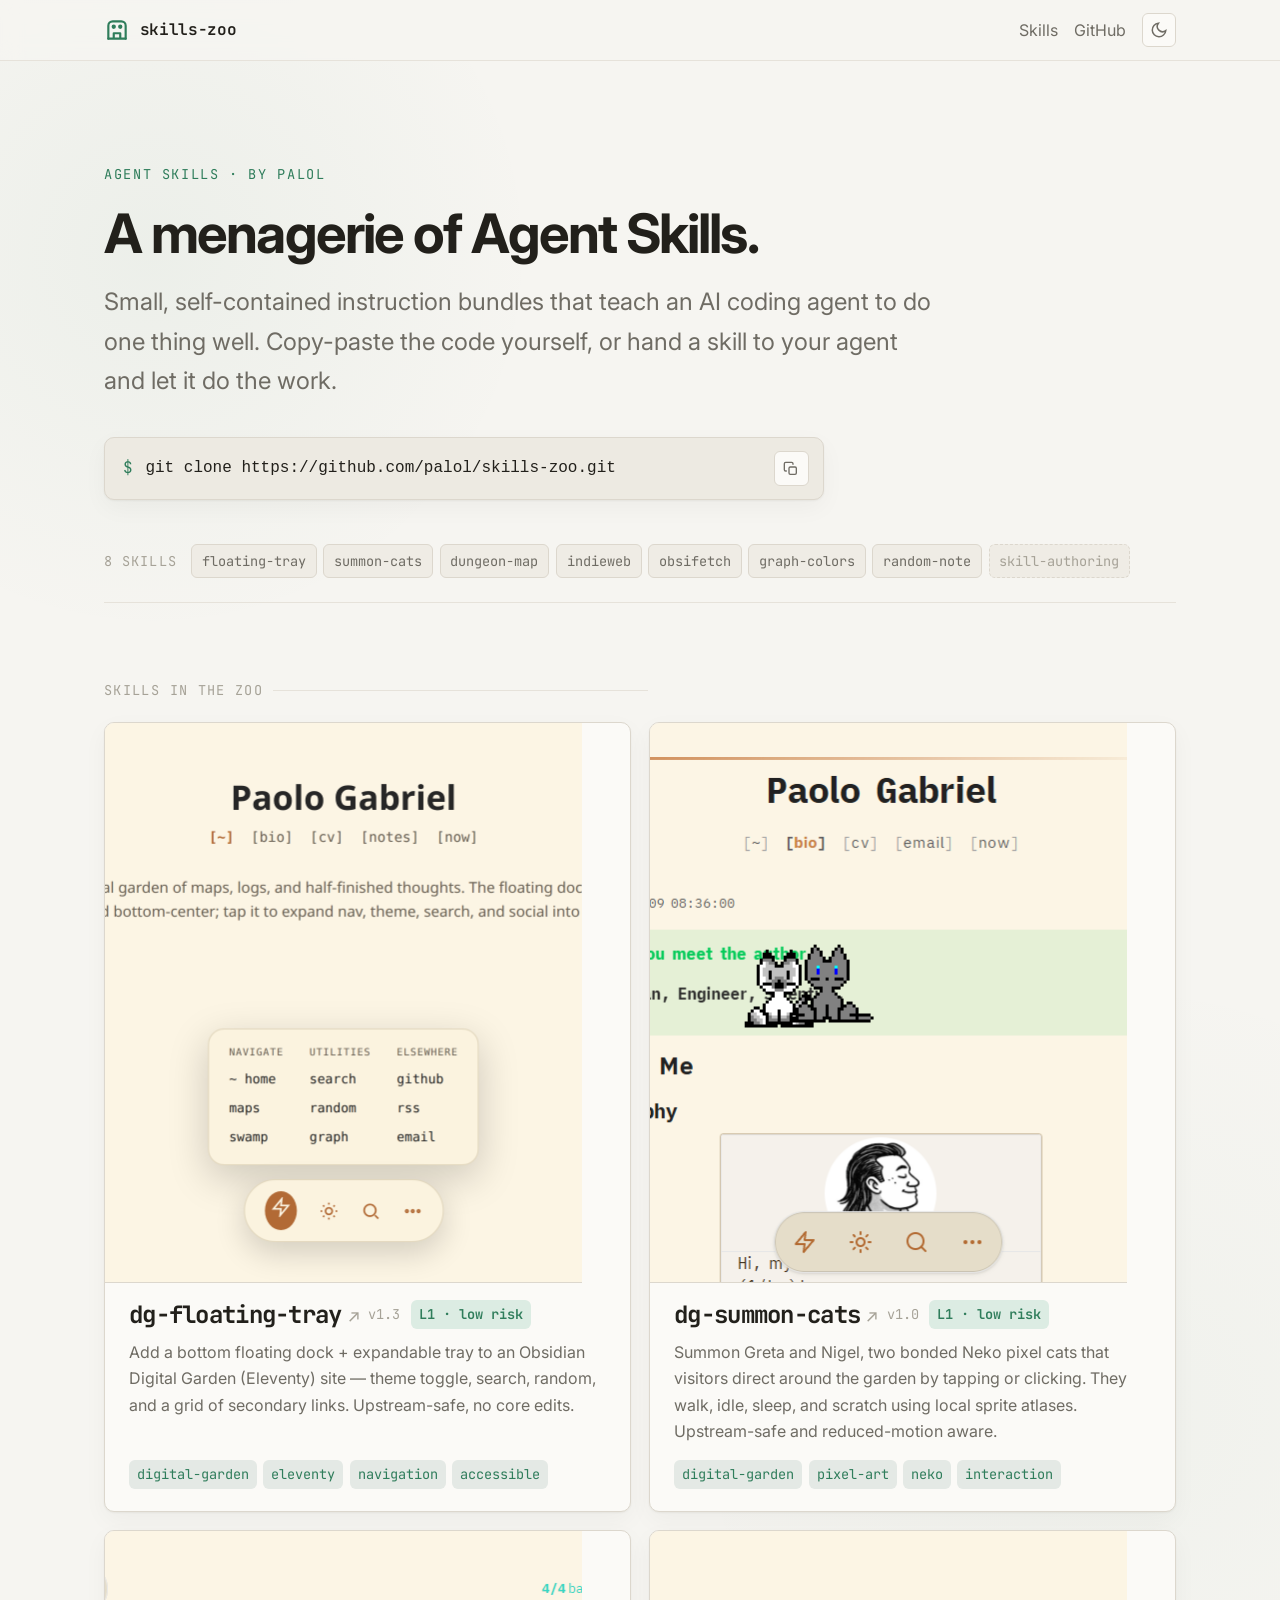
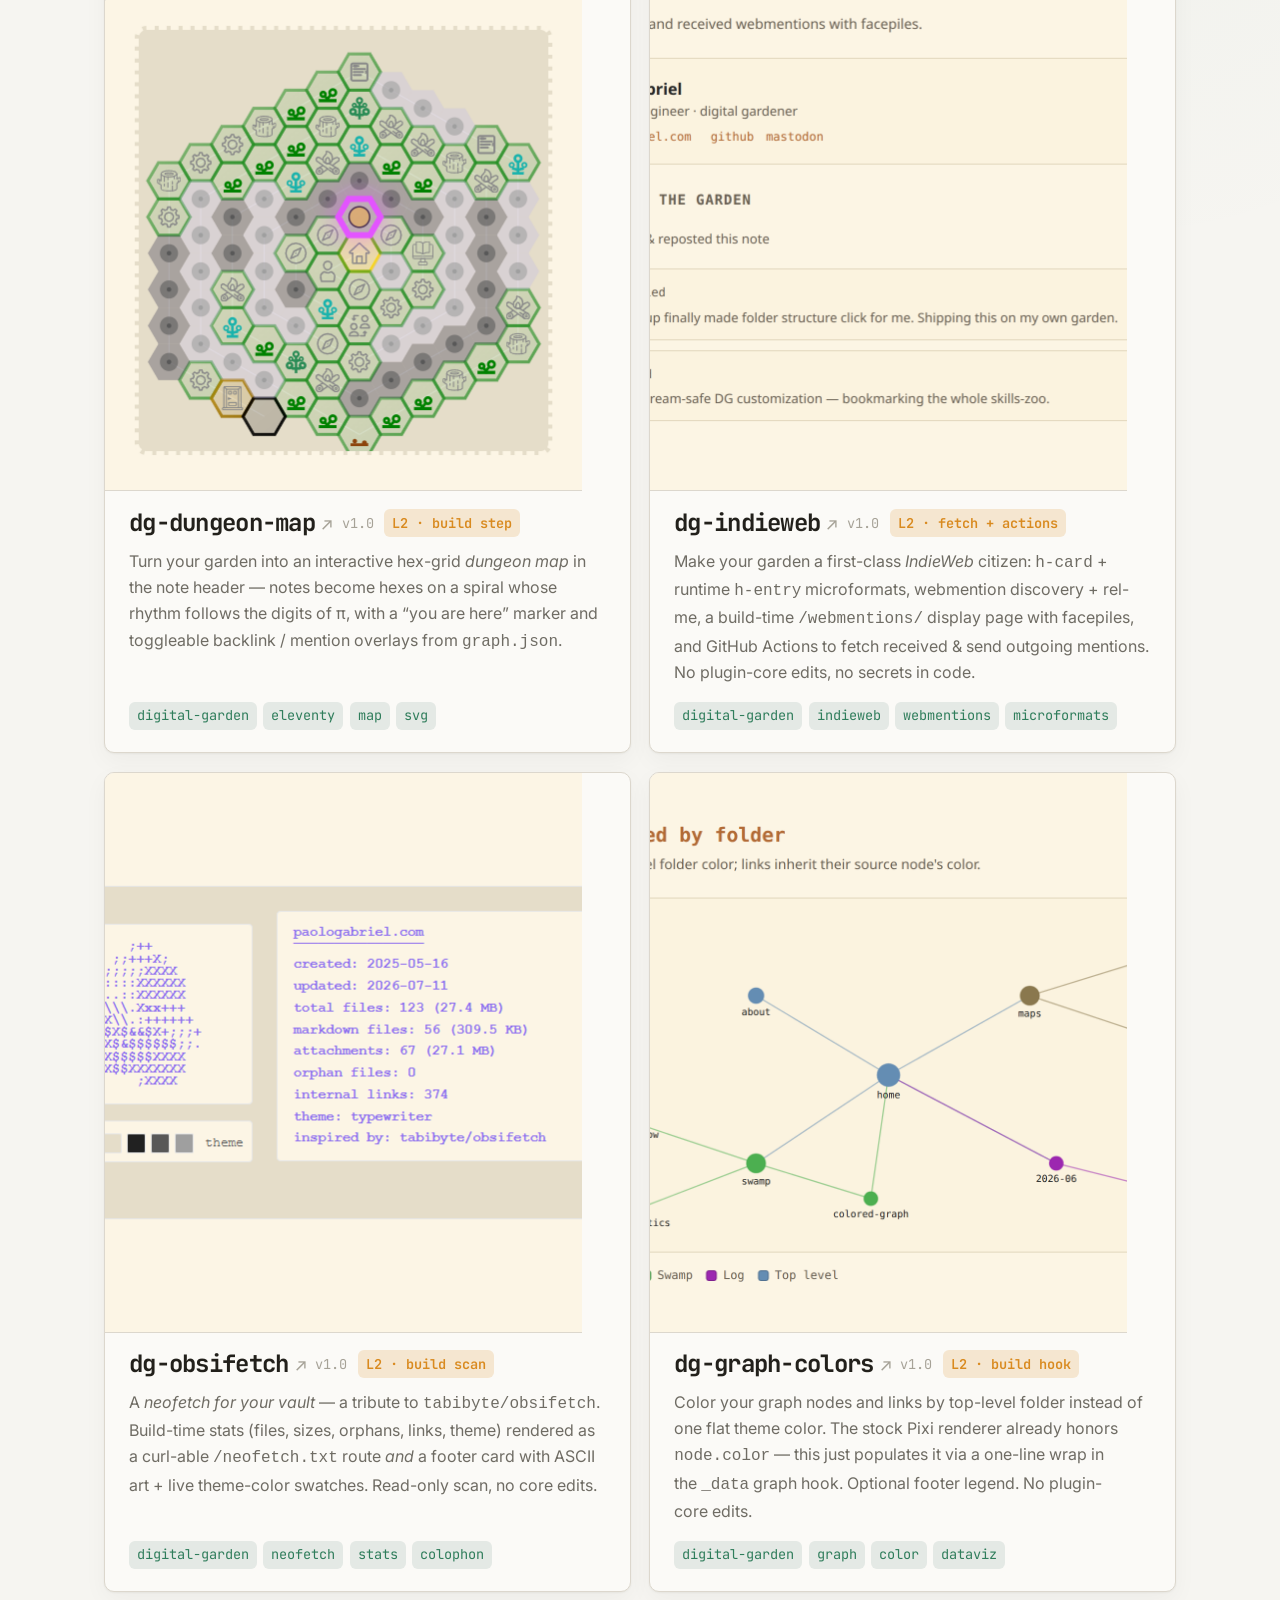
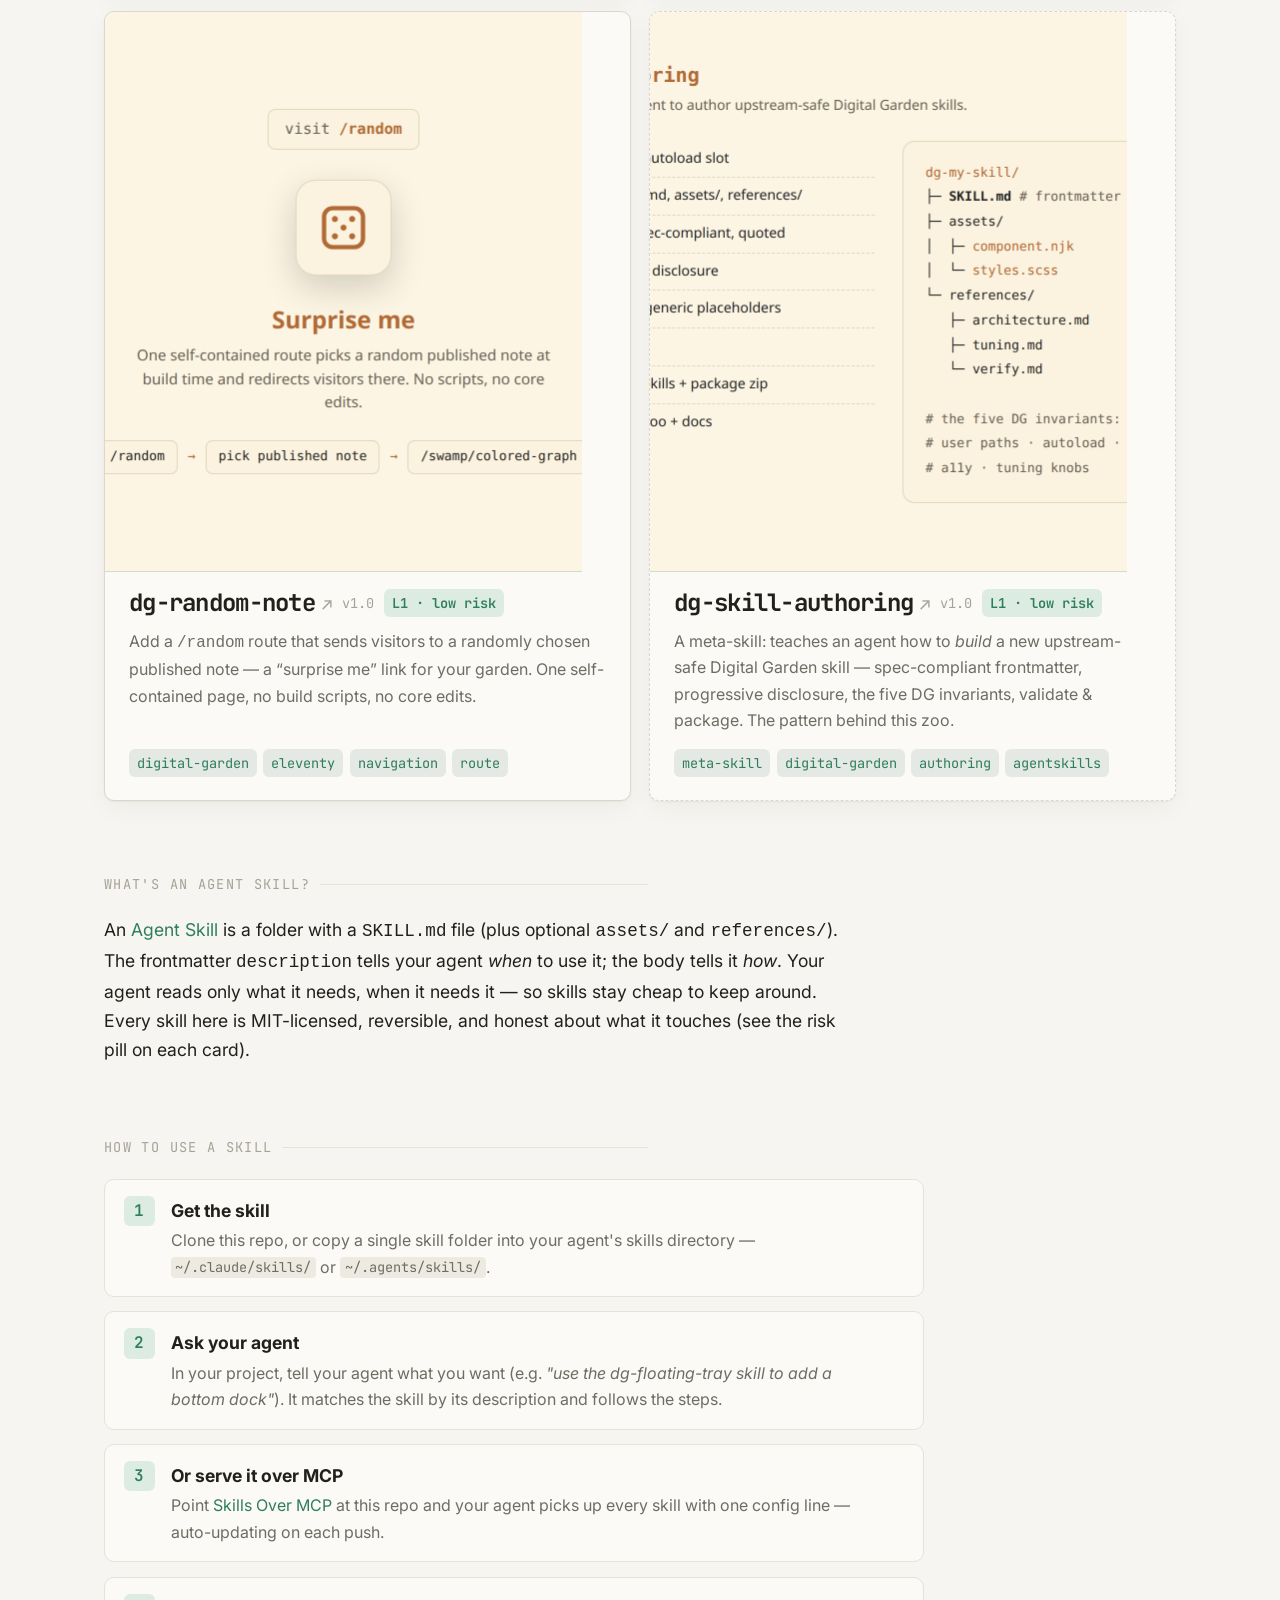
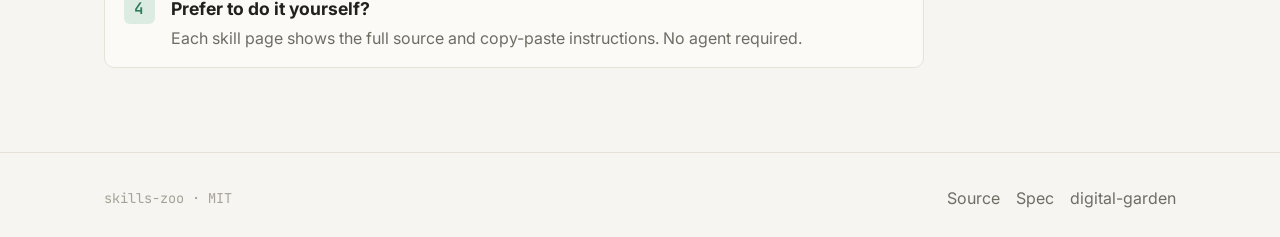
==== commit 6c74b35a: "Consolidate cross-branch site refinements Co-authored-by: Pa0 <palol@users.noreply.github.com>" ====
--- a/docs/index.html
+++ b/docs/index.html
@@ -3,6 +3,7 @@
 <head>
 <meta charset="utf-8">
 <meta name="viewport" content="width=device-width, initial-scale=1">
+<meta name="theme-color" content="#121311">
 <title>skills-zoo — a menagerie of Agent Skills</title>
 <meta name="description" content="A small, curated collection of Agent Skills for AI coding agents. Portable instruction bundles your agent can execute — copy-paste or install straight from the repo.">
 <link rel="preconnect" href="https://fonts.googleapis.com">
@@ -21,6 +22,8 @@
 </head>
 <body>
 
+<a class="skip-link" href="#main">Skip to content</a>
+
 <header class="site-header">
   <div class="wrap">
     <a class="brand" href="./">
@@ -32,12 +35,13 @@
       <span class="brand-name">skills-zoo</span>
     </a>
     <span class="header-spacer"></span>
+    <a class="header-link" href="#skills">Skills</a>
     <a class="header-link" href="https://github.com/palol/skills-zoo">GitHub</a>
     <button class="theme-toggle" data-theme-toggle aria-label="Toggle theme"></button>
   </div>
 </header>
 
-<main class="wrap">
+<main id="main" class="wrap">
 
   <section class="hero">
     <p class="eyebrow">Agent Skills · by palol</p>
--- a/docs/style.css
+++ b/docs/style.css
@@ -3,6 +3,7 @@
    ============================================================ */
 
 :root, [data-theme="light"] {
+  color-scheme: light;
   --bg:            #f6f5f1;
   --surface:       #fbfaf7;
   --surface-2:     #efece5;
@@ -36,6 +37,7 @@
 }
 
 [data-theme="dark"] {
+  color-scheme: dark;
   --bg:            #121311;
   --surface:       #191b18;
   --surface-2:     #20231f;
@@ -55,6 +57,7 @@
 
 @media (prefers-color-scheme: dark) {
   :root:not([data-theme]) {
+    color-scheme: dark;
     --bg:#121311; --surface:#191b18; --surface-2:#20231f; --border:#2c302a;
     --divider:#23261f; --text:#d6d4cc; --text-muted:#8b8a80; --text-faint:#5c5b53;
     --accent:#6cc79a; --accent-hover:#85d6ae; --accent-soft:#1e2a23;
@@ -92,6 +95,15 @@
 }
 
 a,button { transition:color .18s ease, background .18s ease, border-color .18s ease, transform .18s ease, box-shadow .18s ease; }
+
+/* ---------- skip link ---------- */
+.skip-link {
+  position:absolute; left:1rem; top:-3rem; z-index:100;
+  font-family:var(--font-mono); font-size:var(--text-sm);
+  background:var(--accent); color:var(--bg); padding:.5rem .9rem;
+  border-radius:var(--radius-sm); transition:top .15s ease;
+}
+.skip-link:focus { top:1rem; color:var(--bg); text-decoration:none; }
 
 /* ---------- layout ---------- */
 .wrap { max-width:var(--maxw); margin-inline:auto; padding-inline:1.5rem; }
@@ -241,6 +253,10 @@
 .risk-pill--l2 {
   background:color-mix(in srgb, #d98a1f 18%, transparent);
   color:#d98a1f;
+}
+[data-theme="dark"] .risk-pill--l2 {
+  background:color-mix(in srgb, #e0a04a 18%, transparent);
+  color:#e0a04a;
 }
 
 /* ---------- how-it-works steps ---------- */
@@ -301,6 +317,8 @@
 .backlink:hover { color:var(--accent); text-decoration:none; }
 
 .meta-row { display:flex; gap:.5rem; flex-wrap:wrap; align-items:center; margin-bottom:1.5rem; }
+.aside-note { margin-top:-.75rem; color:var(--text-muted); font-size:var(--text-sm); }
+.source-cta { margin-top:2.5rem; }
 .filelist { list-style:none; margin:0; padding:0; display:grid; gap:.5rem; }
 .filelist li {
   font-family:var(--font-mono); font-size:var(--text-sm); color:var(--text-muted);
@@ -333,6 +351,7 @@
   .hero { padding-block:3rem 1.75rem; }
   .hero .lede { line-height:1.6; }
   .hero .install-hint { margin-top:1.75rem; padding-left:.9rem; gap:.6rem; }
+  .install-hint code { white-space:normal; overflow-wrap:anywhere; }
   section { padding-block:1.75rem; }
   .skill-index { margin-bottom:1.25rem; }
   .skill-index-pills { gap:.35rem; }
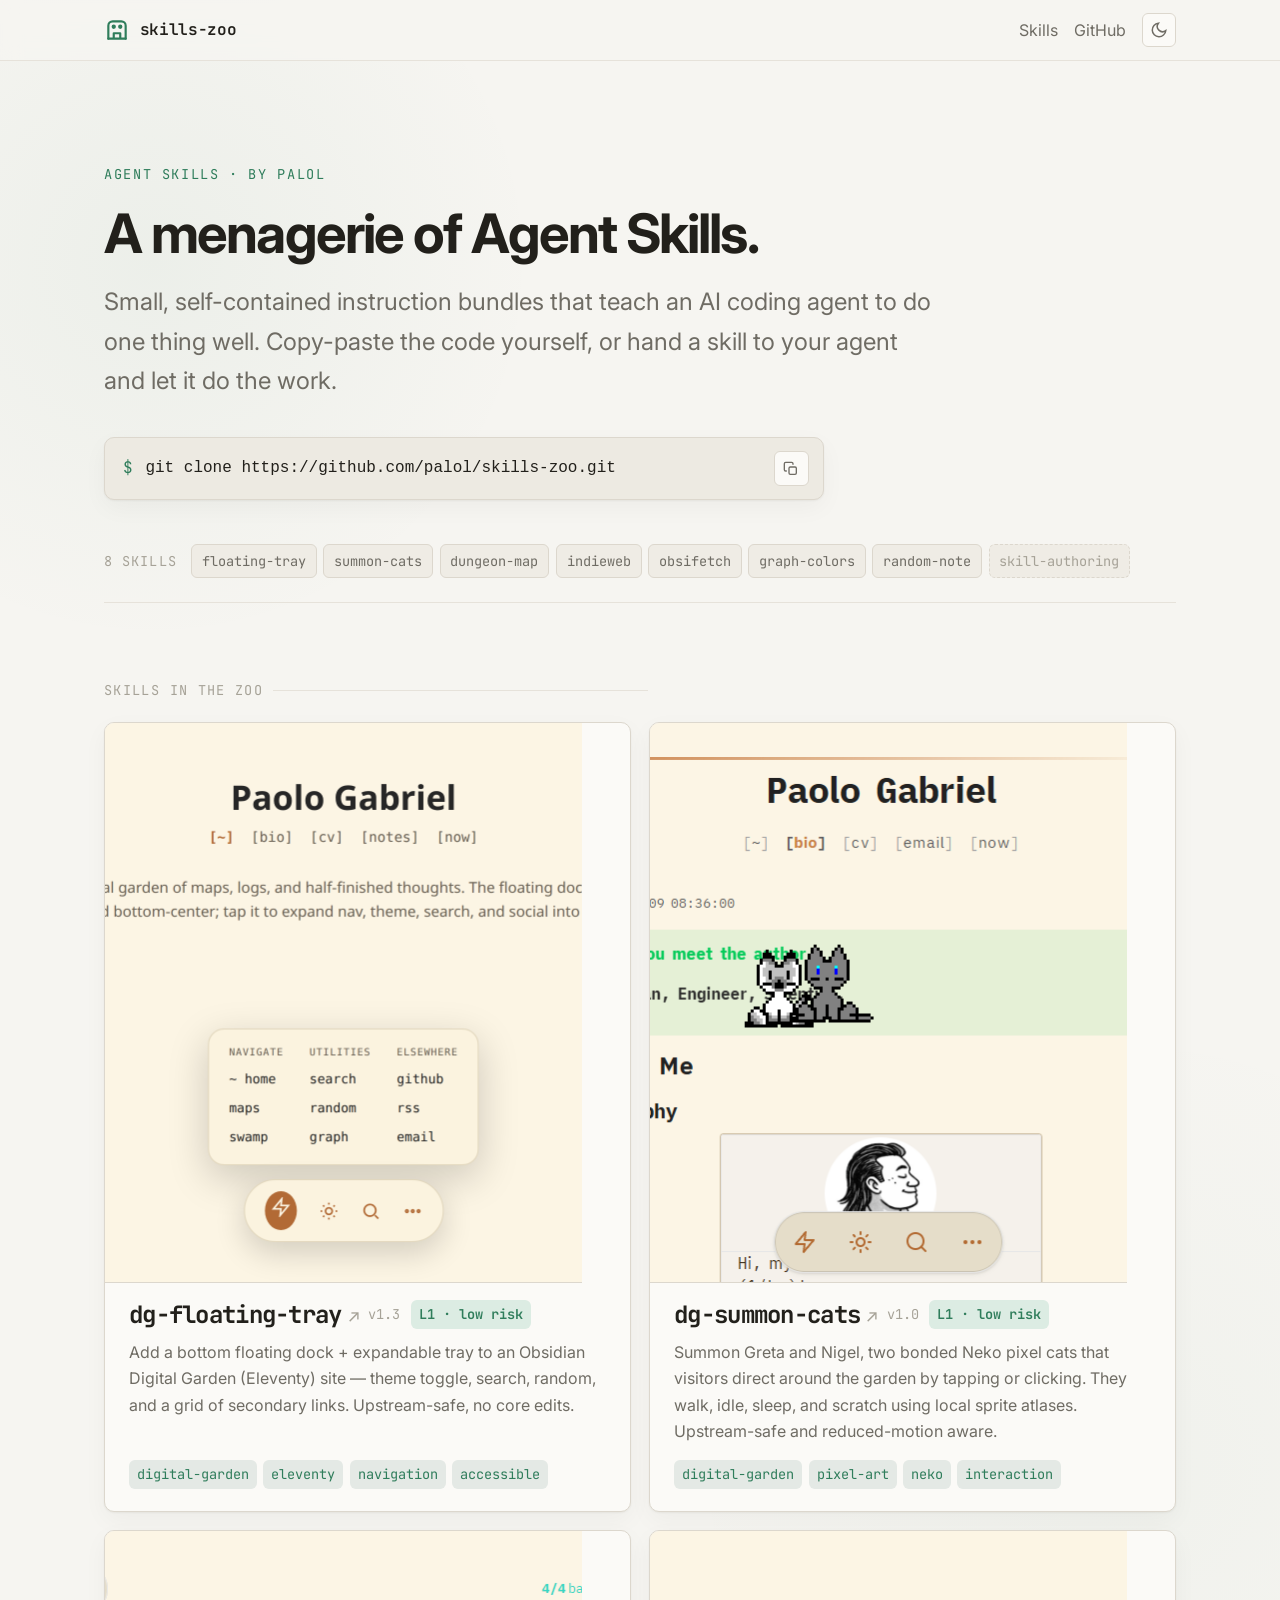
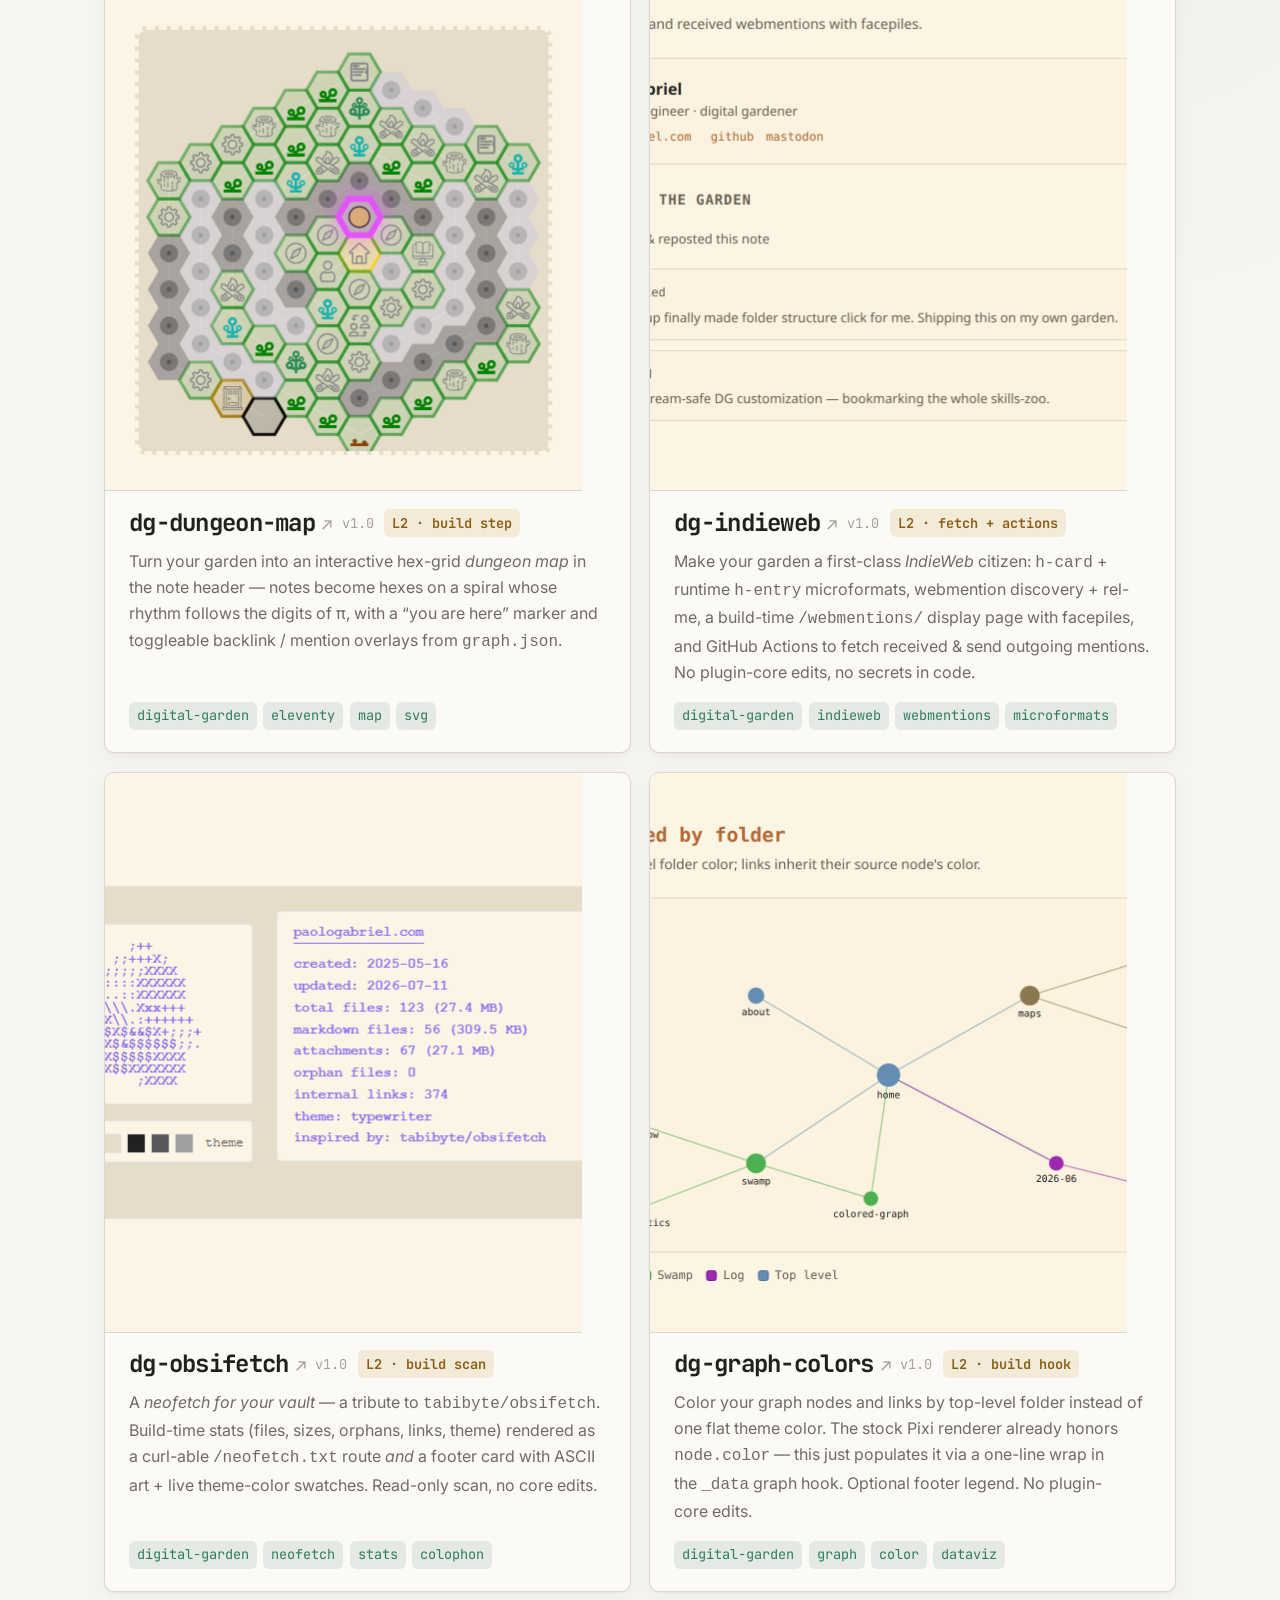
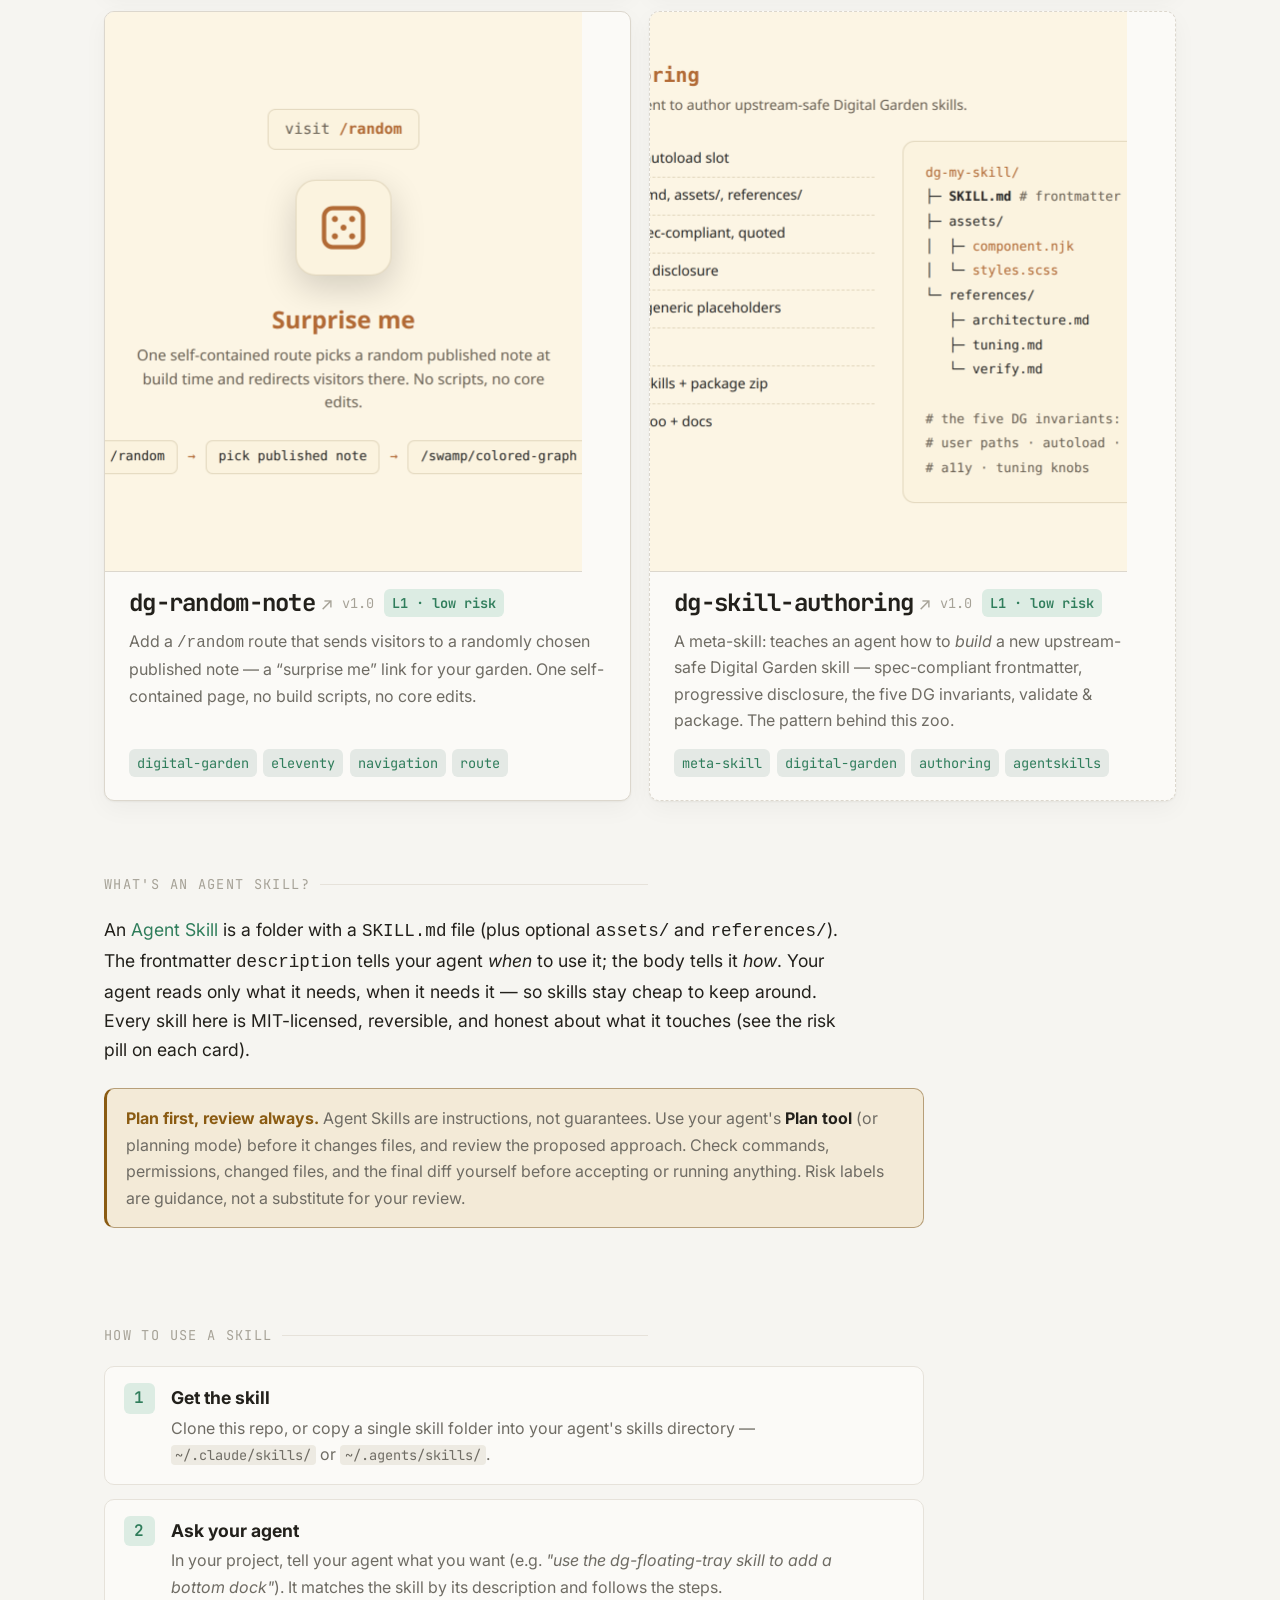
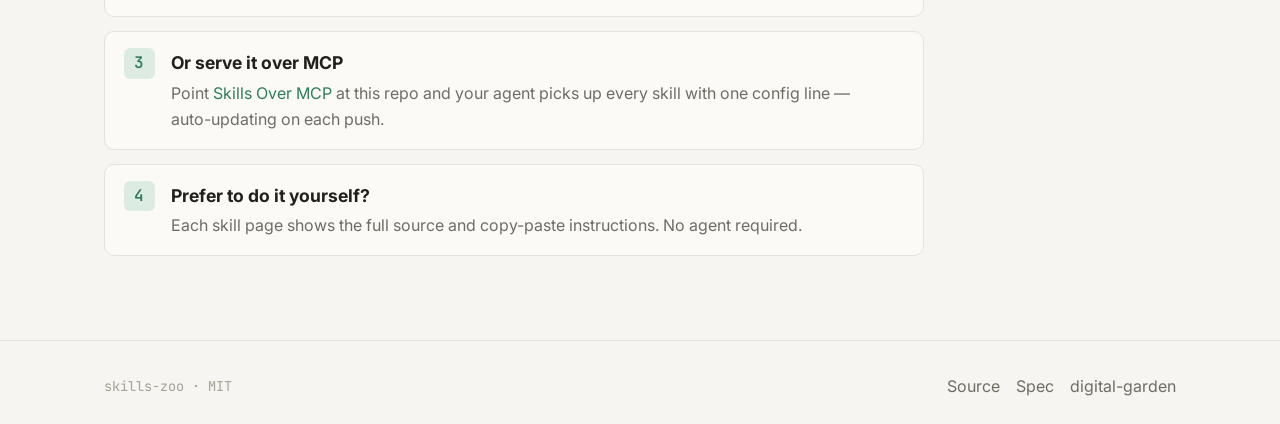
==== commit 7d89d884: "Add responsible-use guidance for agent skills Co-authored-by: Pa0 <palol@users.noreply.github.com>" ====
--- a/docs/index.html
+++ b/docs/index.html
@@ -220,6 +220,10 @@
     <p class="section-label">What's an Agent Skill?</p>
     <p>An <a href="https://agentskills.io">Agent Skill</a> is a folder with a <code>SKILL.md</code> file (plus optional <code>assets/</code> and <code>references/</code>). The frontmatter <code>description</code> tells your agent <em>when</em> to use it; the body tells it <em>how</em>. Your agent reads only what it needs, when it needs it — so skills stay cheap to keep around.</p>
     <p>Every skill here is MIT-licensed, reversible, and honest about what it touches (see the risk pill on each card).</p>
+    <aside class="responsibility-note" aria-label="Responsible use">
+      <strong class="note-title">Plan first, review always.</strong>
+      Agent Skills are instructions, not guarantees. Use your agent's <strong>Plan tool</strong> (or planning mode) before it changes files, and review the proposed approach. Check commands, permissions, changed files, and the final diff yourself before accepting or running anything. Risk labels are guidance, not a substitute for your review.
+    </aside>
   </section>
 
   <section id="use">
--- a/docs/style.css
+++ b/docs/style.css
@@ -15,6 +15,8 @@
   --accent:        #2f7d5b;   /* garden green */
   --accent-hover:  #245f45;
   --accent-soft:   #dcece3;
+  --caution:       #8a5b12;
+  --caution-soft:  #f3ead7;
   --code-bg:       #edeae2;
   --tag-bg:        #e4e9e5;
 
@@ -49,6 +51,8 @@
   --accent:        #6cc79a;
   --accent-hover:  #85d6ae;
   --accent-soft:   #1e2a23;
+  --caution:       #e0a04a;
+  --caution-soft:  #2b2419;
   --code-bg:       #1c1f1b;
   --tag-bg:        #23291f;
   --shadow-sm: 0 1px 2px rgba(0, 0, 0, .2), 0 8px 24px rgba(0, 0, 0, .12);
@@ -251,12 +255,8 @@
   background:var(--accent-soft); color:var(--accent);
 }
 .risk-pill--l2 {
-  background:color-mix(in srgb, #d98a1f 18%, transparent);
-  color:#d98a1f;
-}
-[data-theme="dark"] .risk-pill--l2 {
-  background:color-mix(in srgb, #e0a04a 18%, transparent);
-  color:#e0a04a;
+  background:var(--caution-soft);
+  color:var(--caution);
 }
 
 /* ---------- how-it-works steps ---------- */
@@ -309,6 +309,15 @@
   font-size:var(--text-sm);
 }
 .callout strong { color:var(--accent); }
+
+.responsibility-note {
+  border:1px solid color-mix(in srgb, var(--caution) 45%, var(--border));
+  border-left:3px solid var(--caution);
+  border-radius:var(--radius); padding:1rem 1.2rem; margin:1.5rem 0;
+  background:var(--caution-soft); color:var(--text-muted); font-size:var(--text-sm);
+}
+.responsibility-note strong { color:var(--text); }
+.responsibility-note .note-title { color:var(--caution); }
 
 .backlink {
   display:inline-flex; align-items:center; gap:.4rem; font-family:var(--font-mono);
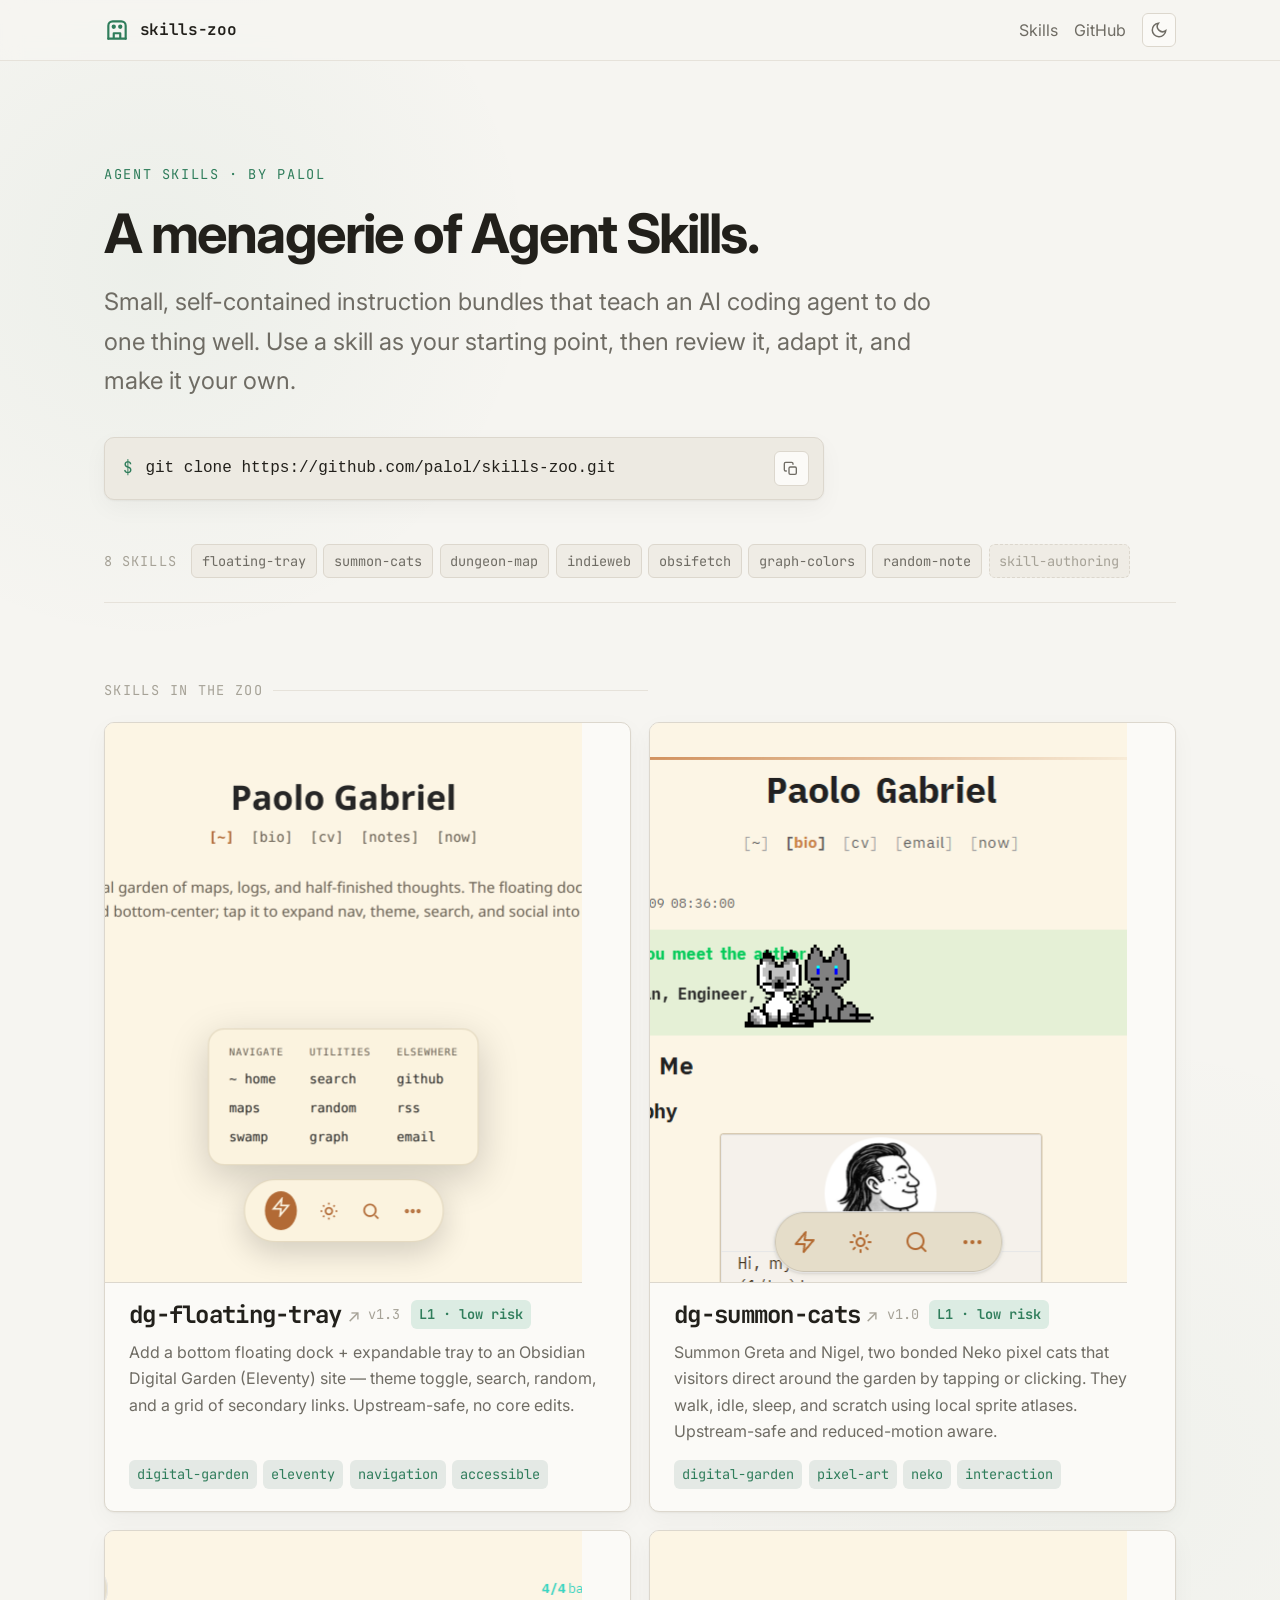
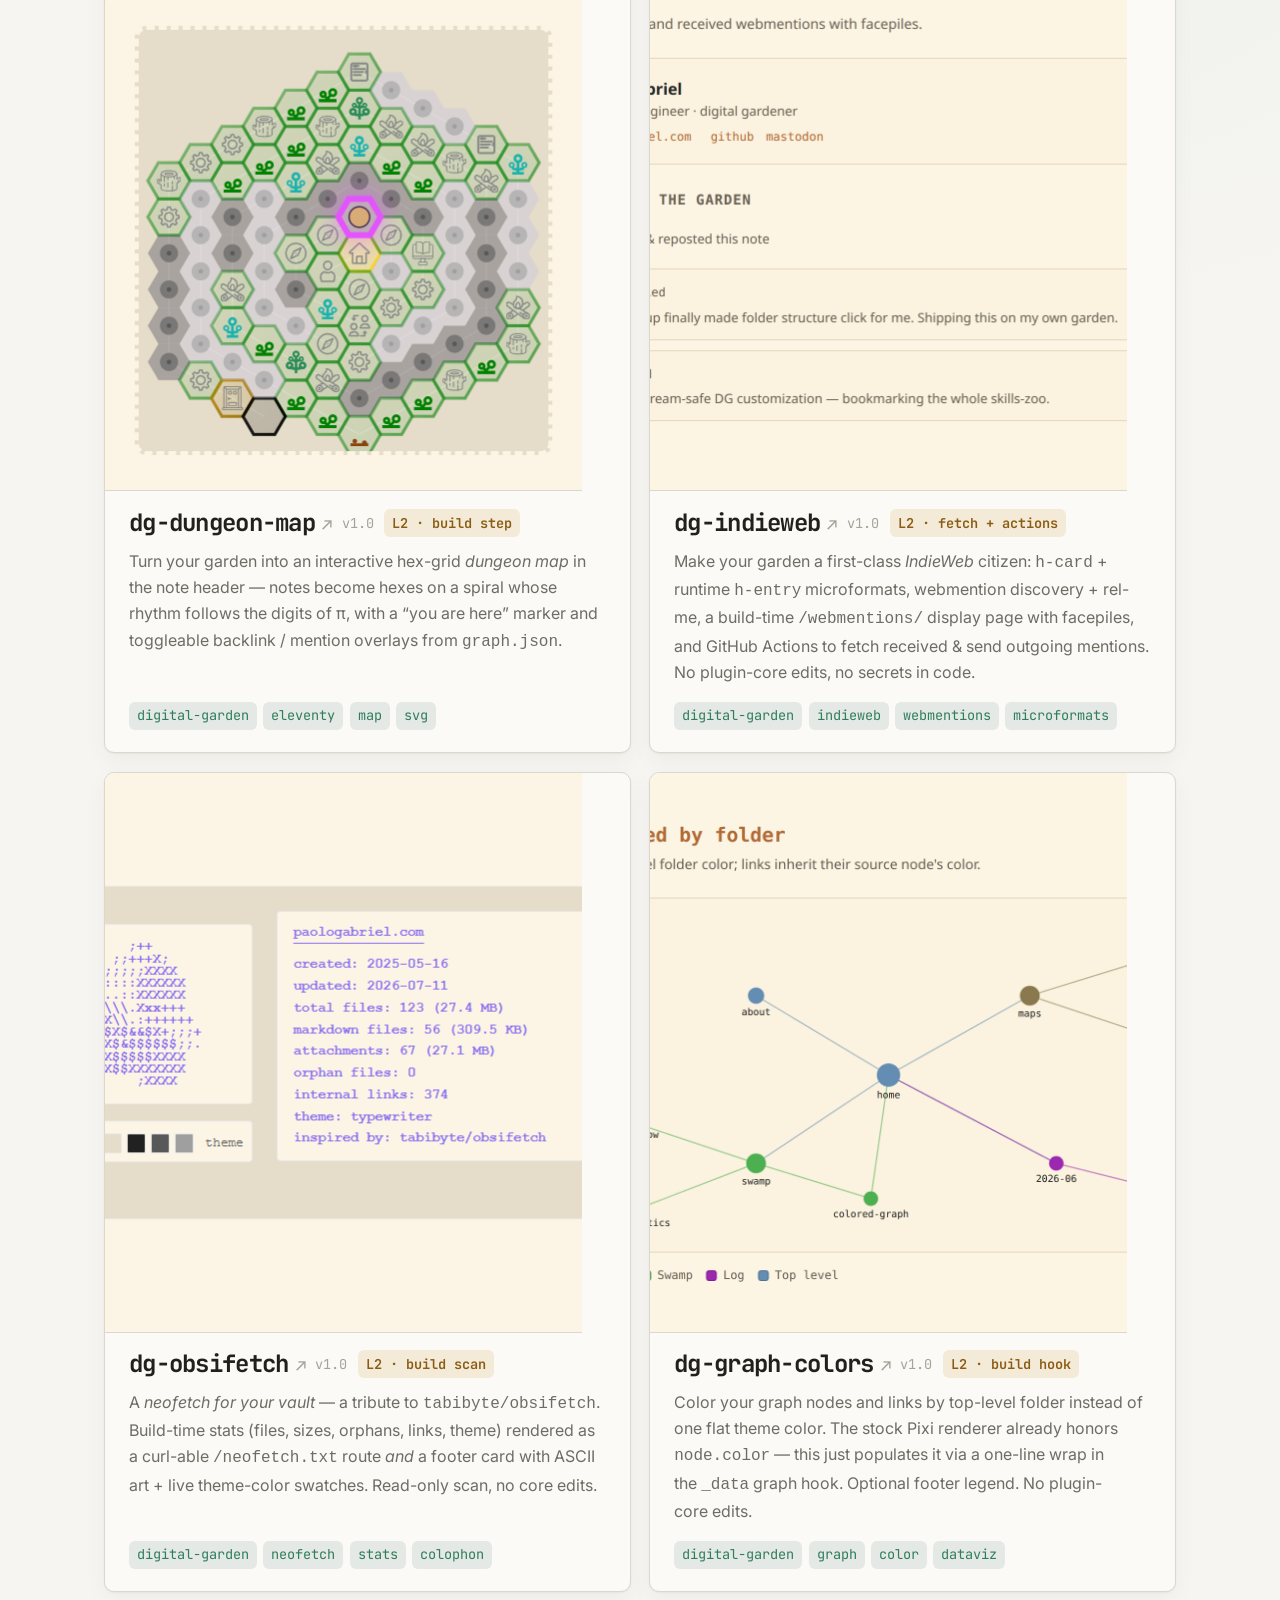
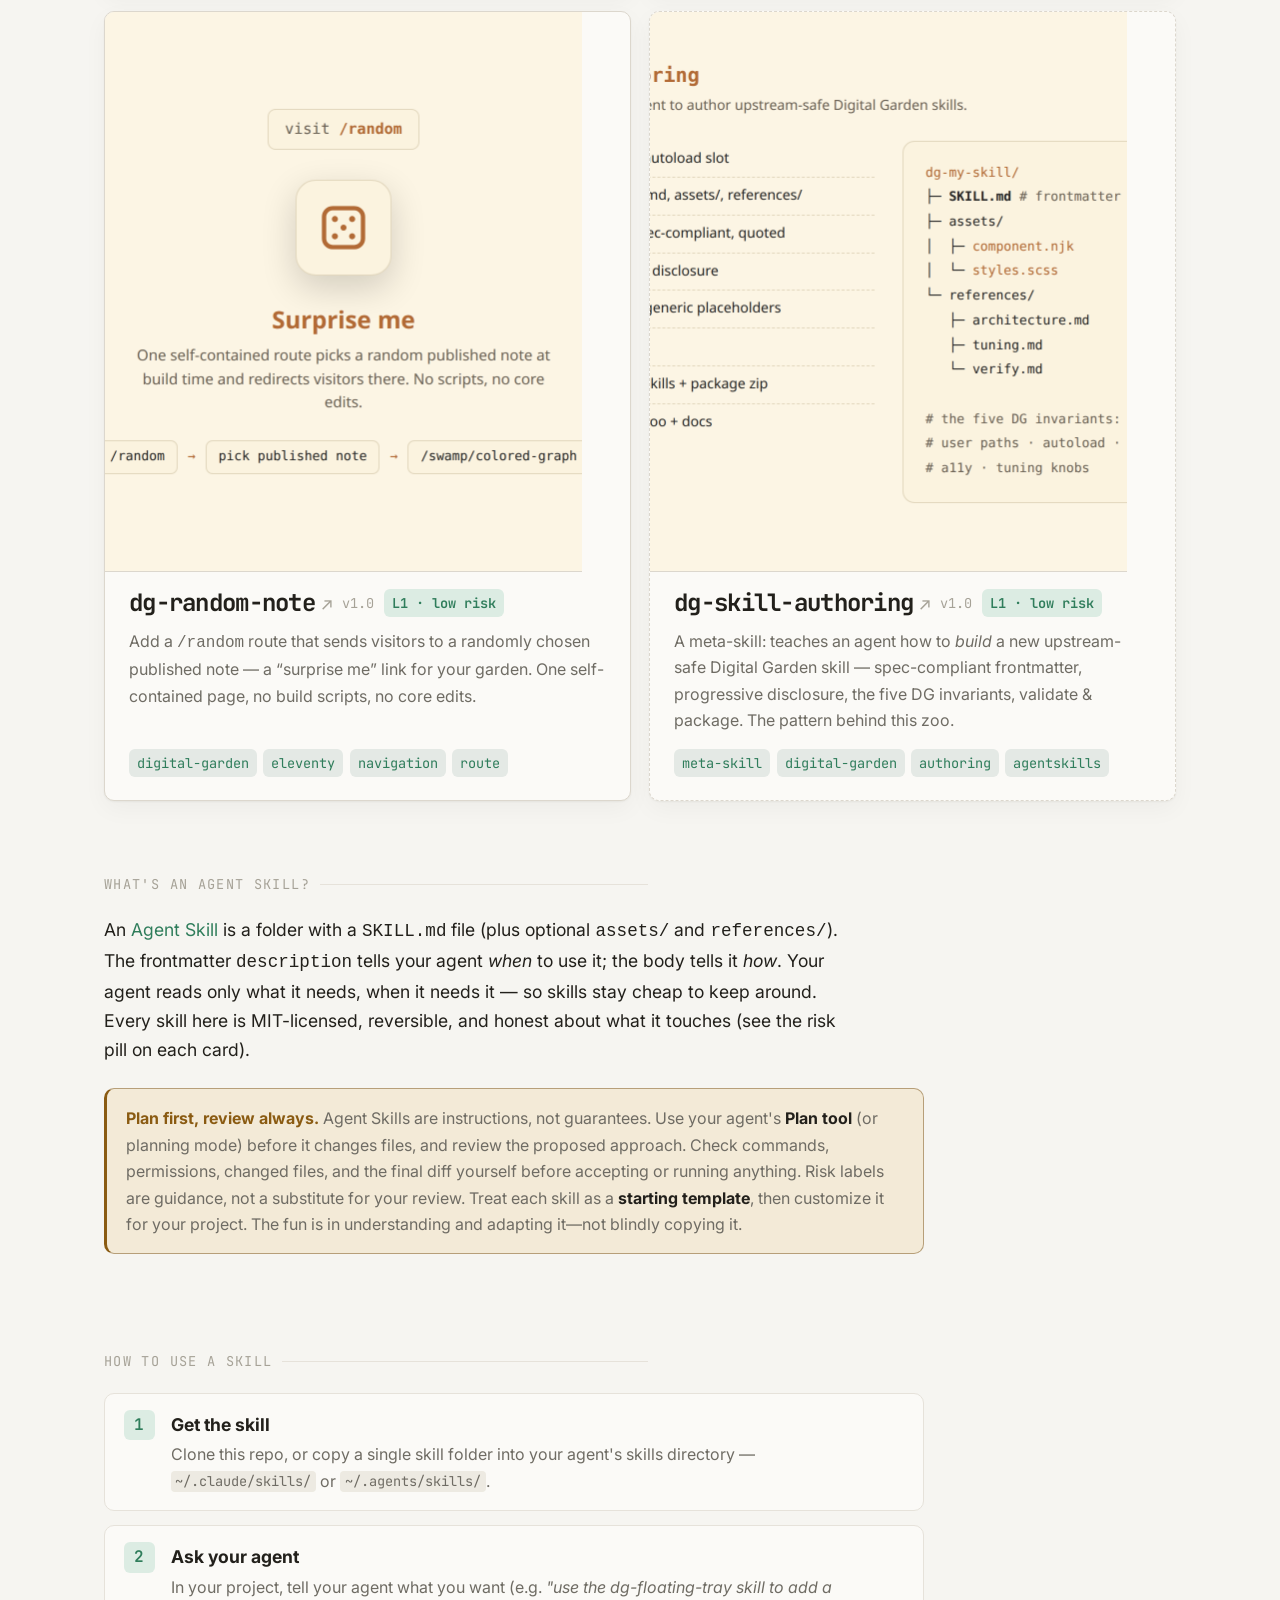
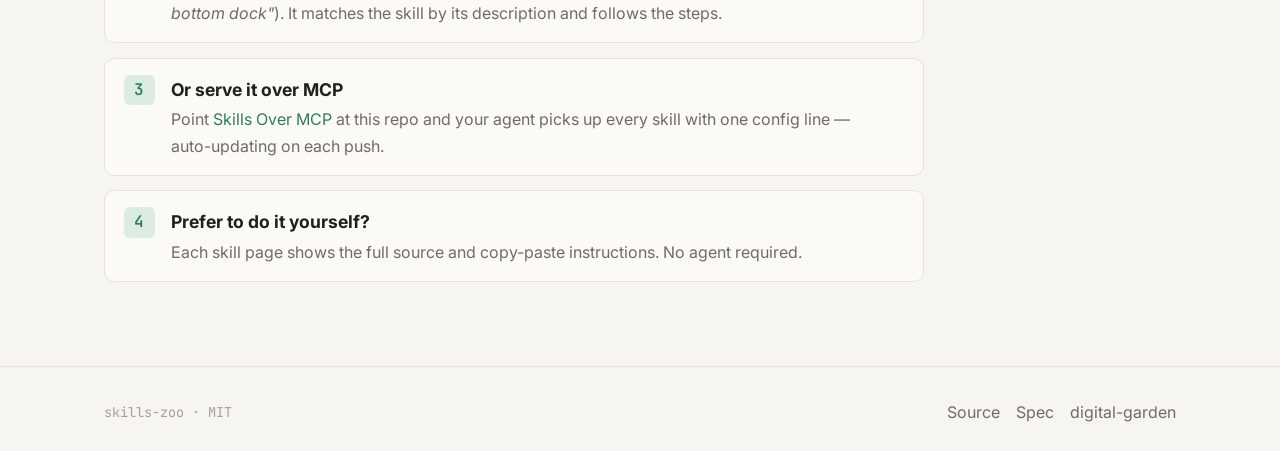
==== commit 29dfe457: "Frame skills as customizable starting templates Co-authored-by: Pa0 <palol@users.noreply.github.com>" ====
--- a/docs/index.html
+++ b/docs/index.html
@@ -46,7 +46,7 @@
   <section class="hero">
     <p class="eyebrow">Agent Skills · by palol</p>
     <h1>A menagerie of Agent&nbsp;Skills.</h1>
-    <p class="lede">Small, self-contained instruction bundles that teach an AI coding agent to do one thing well. Copy-paste the code yourself, or hand a skill to your agent and let it do the work.</p>
+    <p class="lede">Small, self-contained instruction bundles that teach an AI coding agent to do one thing well. Use a skill as your starting point, then review it, adapt it, and make it your own.</p>
     <div class="install-hint">
       <span class="prompt">$</span>
       <code>git clone https://github.com/palol/skills-zoo.git</code>
@@ -222,7 +222,7 @@
     <p>Every skill here is MIT-licensed, reversible, and honest about what it touches (see the risk pill on each card).</p>
     <aside class="responsibility-note" aria-label="Responsible use">
       <strong class="note-title">Plan first, review always.</strong>
-      Agent Skills are instructions, not guarantees. Use your agent's <strong>Plan tool</strong> (or planning mode) before it changes files, and review the proposed approach. Check commands, permissions, changed files, and the final diff yourself before accepting or running anything. Risk labels are guidance, not a substitute for your review.
+      Agent Skills are instructions, not guarantees. Use your agent's <strong>Plan tool</strong> (or planning mode) before it changes files, and review the proposed approach. Check commands, permissions, changed files, and the final diff yourself before accepting or running anything. Risk labels are guidance, not a substitute for your review. Treat each skill as a <strong>starting template</strong>, then customize it for your project. The fun is in understanding and adapting it—not blindly copying it.
     </aside>
   </section>
 
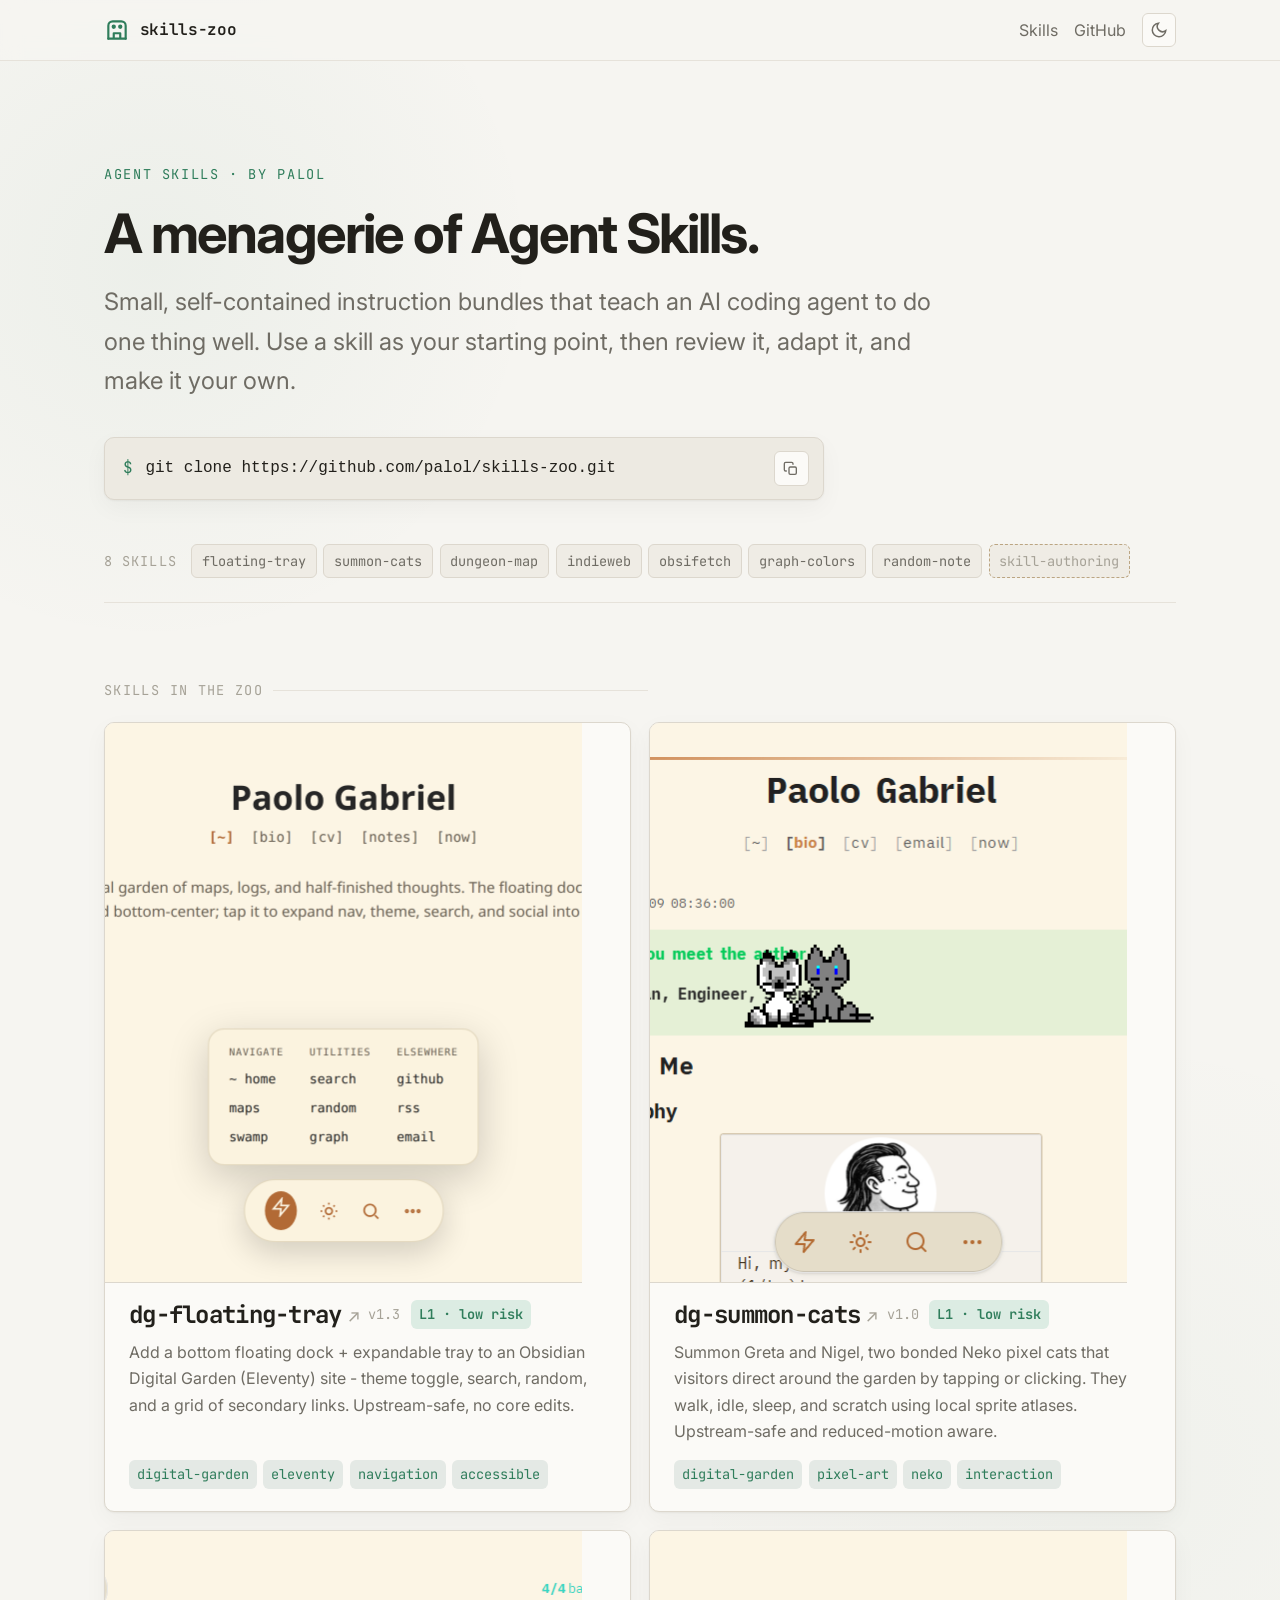
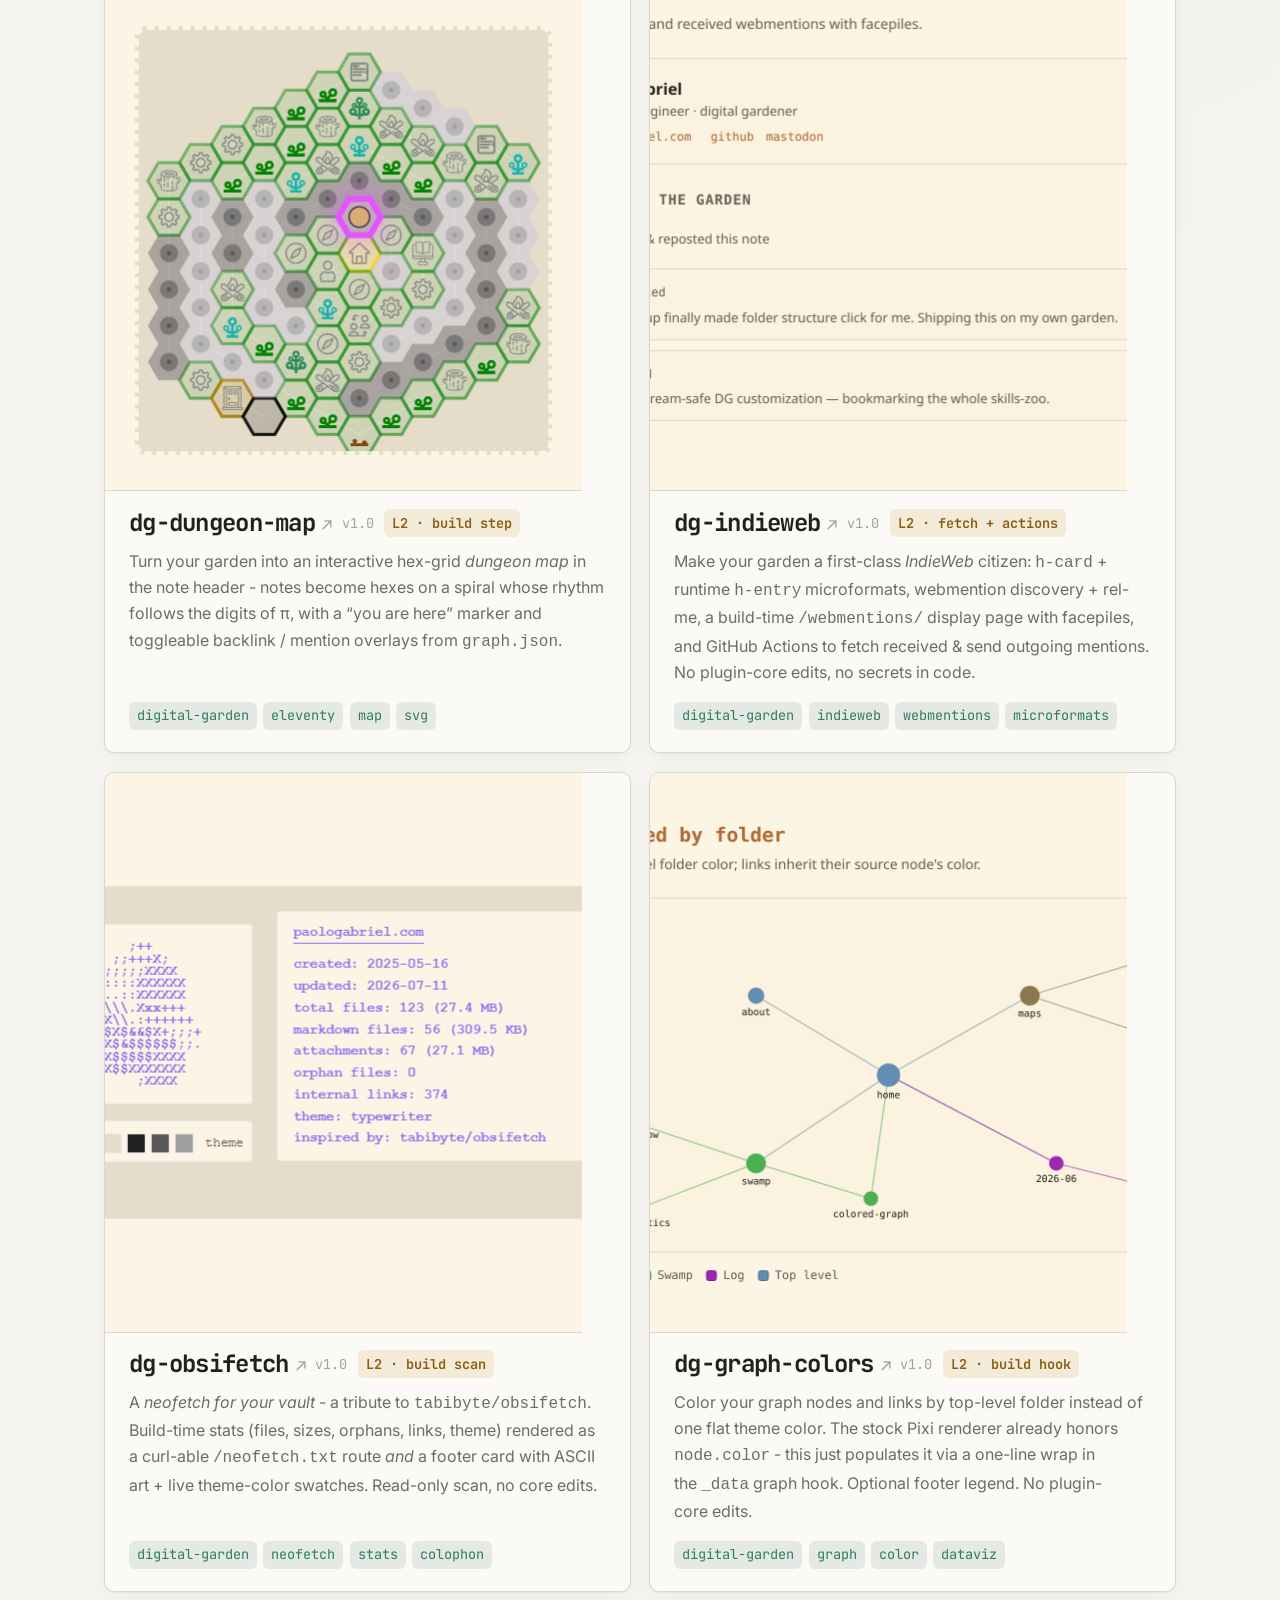
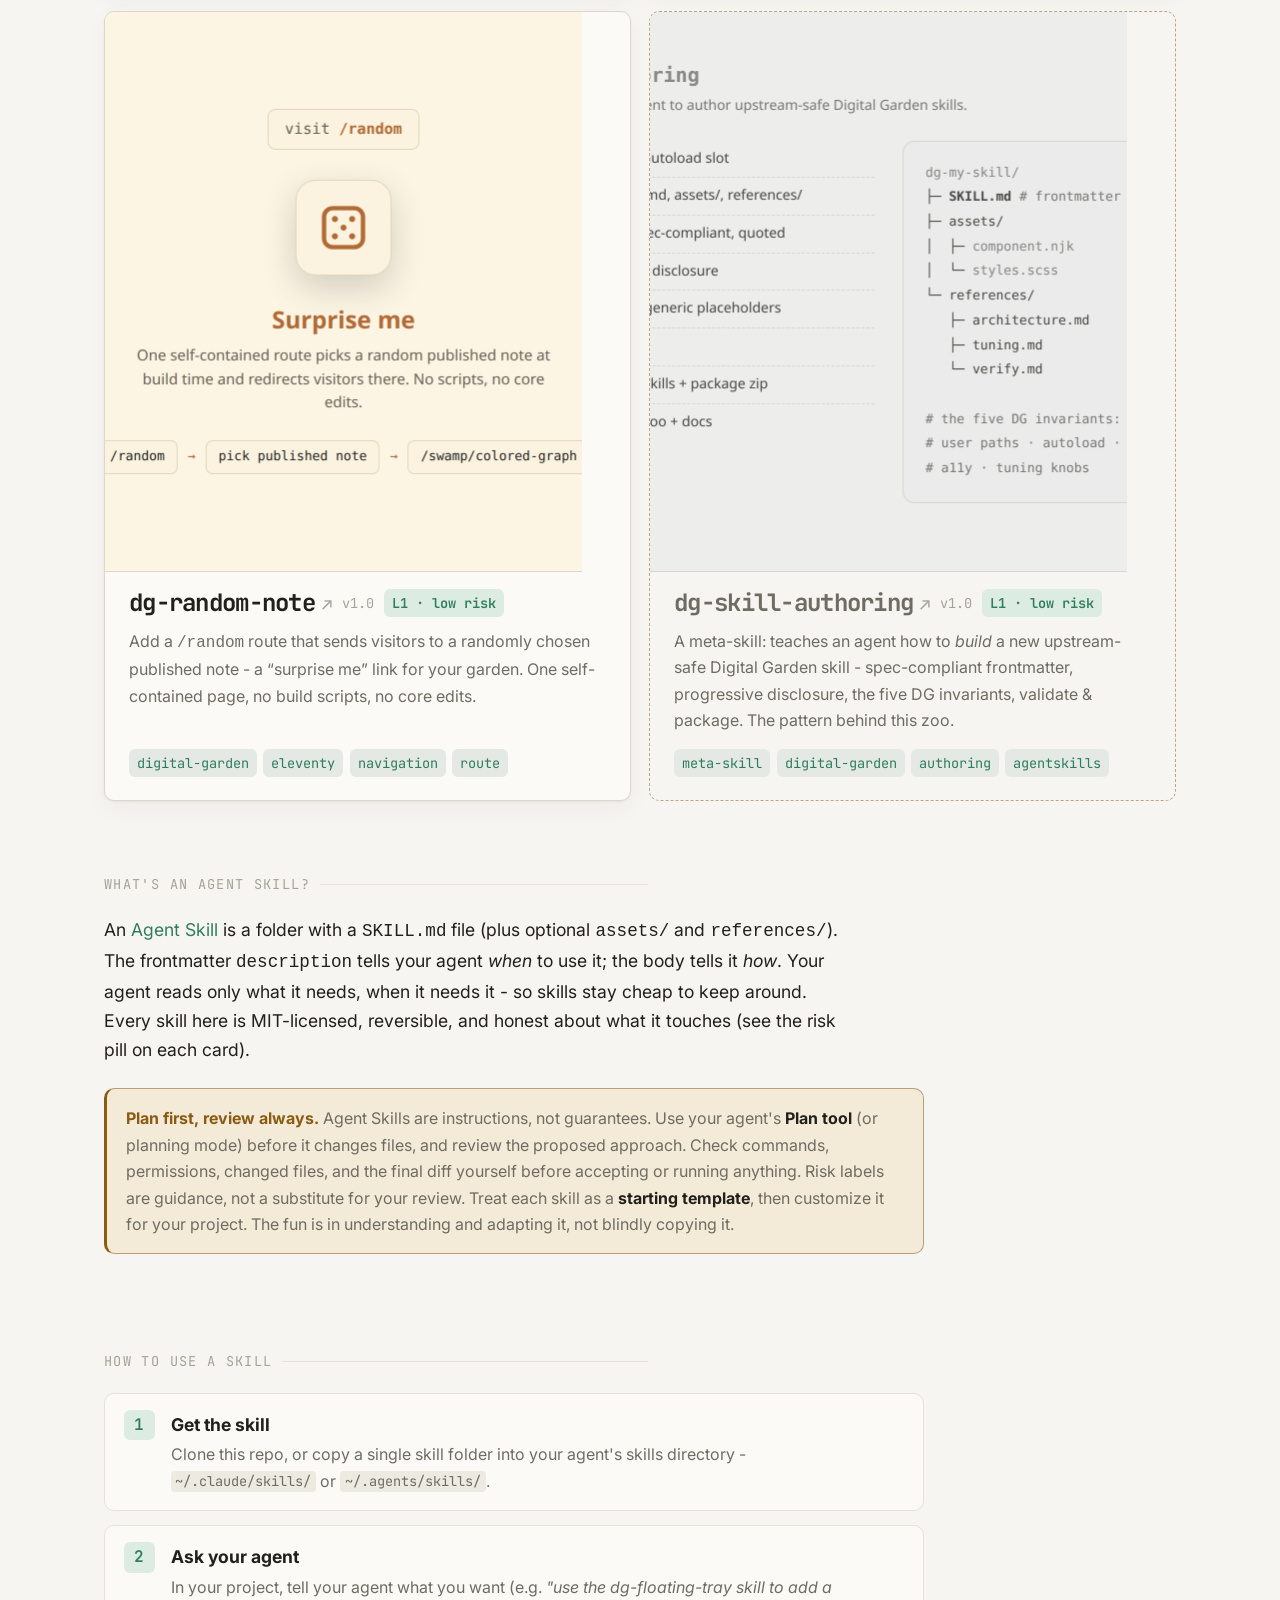
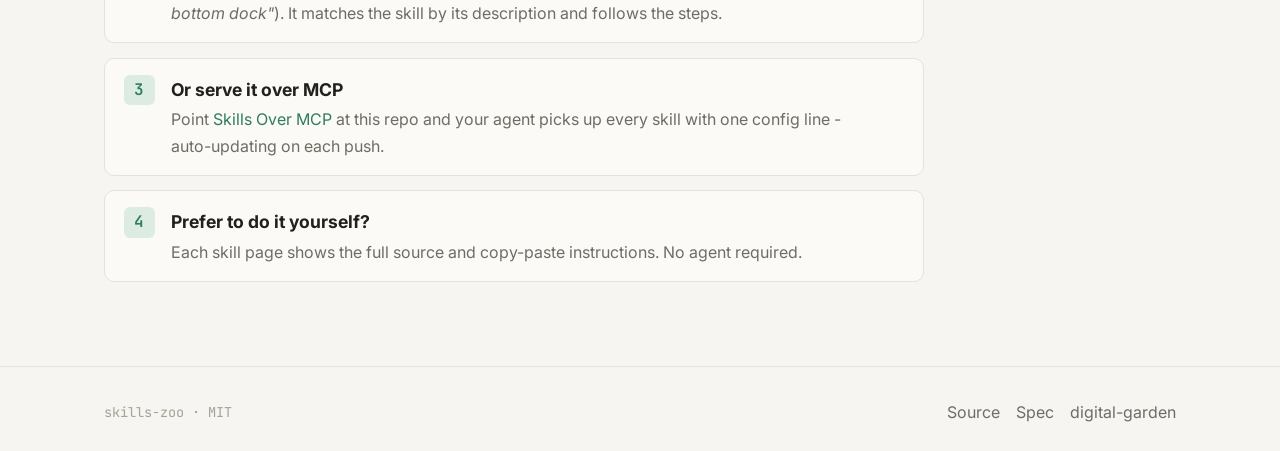
==== commit 1ba877d5: "Replace em dashes with plain hyphens across docs and skills Co-authored-by: Pa0 <palol@users.noreply" ====
--- a/docs/index.html
+++ b/docs/index.html
@@ -4,8 +4,8 @@
 <meta charset="utf-8">
 <meta name="viewport" content="width=device-width, initial-scale=1">
 <meta name="theme-color" content="#121311">
-<title>skills-zoo — a menagerie of Agent Skills</title>
-<meta name="description" content="A small, curated collection of Agent Skills for AI coding agents. Portable instruction bundles your agent can execute — copy-paste or install straight from the repo.">
+<title>skills-zoo - a menagerie of Agent Skills</title>
+<meta name="description" content="A small, curated collection of Agent Skills for AI coding agents. Portable instruction bundles your agent can execute - copy-paste or install straight from the repo.">
 <link rel="preconnect" href="https://fonts.googleapis.com">
 <link rel="preconnect" href="https://fonts.gstatic.com" crossorigin>
 <link href="https://fonts.googleapis.com/css2?family=Inter:wght@400;500;600&family=JetBrains+Mono:wght@400;500;600&display=swap" rel="stylesheet">
@@ -13,7 +13,7 @@
 <script src="./theme.js"></script>
 <link rel="icon" href="data:image/svg+xml,%3Csvg xmlns='http://www.w3.org/2000/svg' viewBox='0 0 24 24' fill='none' stroke='%236cc79a' stroke-width='2'%3E%3Cpath d='M4 20V8a4 4 0 0 1 4-4h8a4 4 0 0 1 4 4v12'/%3E%3Cpath d='M4 20h16M9 20v-5h6v5'/%3E%3Ccircle cx='9' cy='9' r='1'/%3E%3Ccircle cx='15' cy='9' r='1'/%3E%3C/svg%3E">
 <meta property="og:type" content="website">
-<meta property="og:title" content="skills-zoo — a menagerie of Agent Skills">
+<meta property="og:title" content="skills-zoo - a menagerie of Agent Skills">
 <meta property="og:description" content="Upstream-safe Agent Skills for the Obsidian Digital Garden.">
 <meta property="og:image" content="https://palol.github.io/skills-zoo/skills/dg-graph-colors/preview-dark.png">
 <meta property="og:url" content="https://palol.github.io/skills-zoo/">
@@ -85,7 +85,7 @@
           <span class="sc-ver">v1.3</span>
           <span class="risk-pill">L1 · low risk</span>
         </div>
-        <p>Add a bottom floating dock + expandable tray to an Obsidian Digital Garden (Eleventy) site — theme toggle, search, random, and a grid of secondary links. Upstream-safe, no core edits.</p>
+        <p>Add a bottom floating dock + expandable tray to an Obsidian Digital Garden (Eleventy) site - theme toggle, search, random, and a grid of secondary links. Upstream-safe, no core edits.</p>
         <div class="tags">
           <span class="tag">digital-garden</span>
           <span class="tag">eleventy</span>
@@ -119,7 +119,7 @@
           <span class="sc-ver">v1.0</span>
           <span class="risk-pill risk-pill--l2">L2 · build step</span>
         </div>
-        <p>Turn your garden into an interactive hex-grid <em>dungeon map</em> in the note header — notes become hexes on a spiral whose rhythm follows the digits of &pi;, with a “you are here” marker and toggleable backlink / mention overlays from <code>graph.json</code>.</p>
+        <p>Turn your garden into an interactive hex-grid <em>dungeon map</em> in the note header - notes become hexes on a spiral whose rhythm follows the digits of &pi;, with a “you are here” marker and toggleable backlink / mention overlays from <code>graph.json</code>.</p>
         <div class="tags">
           <span class="tag">digital-garden</span>
           <span class="tag">eleventy</span>
@@ -153,7 +153,7 @@
           <span class="sc-ver">v1.0</span>
           <span class="risk-pill risk-pill--l2">L2 · build scan</span>
         </div>
-        <p>A <em>neofetch for your vault</em> — a tribute to <code>tabibyte/obsifetch</code>. Build-time stats (files, sizes, orphans, links, theme) rendered as a curl-able <code>/neofetch.txt</code> route <em>and</em> a footer card with ASCII art + live theme-color swatches. Read-only scan, no core edits.</p>
+        <p>A <em>neofetch for your vault</em> - a tribute to <code>tabibyte/obsifetch</code>. Build-time stats (files, sizes, orphans, links, theme) rendered as a curl-able <code>/neofetch.txt</code> route <em>and</em> a footer card with ASCII art + live theme-color swatches. Read-only scan, no core edits.</p>
         <div class="tags">
           <span class="tag">digital-garden</span>
           <span class="tag">neofetch</span>
@@ -170,7 +170,7 @@
           <span class="sc-ver">v1.0</span>
           <span class="risk-pill risk-pill--l2">L2 · build hook</span>
         </div>
-        <p>Color your graph nodes and links by top-level folder instead of one flat theme color. The stock Pixi renderer already honors <code>node.color</code> — this just populates it via a one-line wrap in the <code>_data</code> graph hook. Optional footer legend. No plugin-core edits.</p>
+        <p>Color your graph nodes and links by top-level folder instead of one flat theme color. The stock Pixi renderer already honors <code>node.color</code> - this just populates it via a one-line wrap in the <code>_data</code> graph hook. Optional footer legend. No plugin-core edits.</p>
         <div class="tags">
           <span class="tag">digital-garden</span>
           <span class="tag">graph</span>
@@ -187,7 +187,7 @@
           <span class="sc-ver">v1.0</span>
           <span class="risk-pill">L1 · low risk</span>
         </div>
-        <p>Add a <code>/random</code> route that sends visitors to a randomly chosen published note — a &ldquo;surprise me&rdquo; link for your garden. One self-contained page, no build scripts, no core edits.</p>
+        <p>Add a <code>/random</code> route that sends visitors to a randomly chosen published note - a &ldquo;surprise me&rdquo; link for your garden. One self-contained page, no build scripts, no core edits.</p>
         <div class="tags">
           <span class="tag">digital-garden</span>
           <span class="tag">eleventy</span>
@@ -204,7 +204,7 @@
           <span class="sc-ver">v1.0</span>
           <span class="risk-pill">L1 · low risk</span>
         </div>
-        <p>A meta-skill: teaches an agent how to <em>build</em> a new upstream-safe Digital Garden skill — spec-compliant frontmatter, progressive disclosure, the five DG invariants, validate &amp; package. The pattern behind this zoo.</p>
+        <p>A meta-skill: teaches an agent how to <em>build</em> a new upstream-safe Digital Garden skill - spec-compliant frontmatter, progressive disclosure, the five DG invariants, validate &amp; package. The pattern behind this zoo.</p>
         <div class="tags">
           <span class="tag">meta-skill</span>
           <span class="tag">digital-garden</span>
@@ -218,11 +218,11 @@
 
   <section id="what">
     <p class="section-label">What's an Agent Skill?</p>
-    <p>An <a href="https://agentskills.io">Agent Skill</a> is a folder with a <code>SKILL.md</code> file (plus optional <code>assets/</code> and <code>references/</code>). The frontmatter <code>description</code> tells your agent <em>when</em> to use it; the body tells it <em>how</em>. Your agent reads only what it needs, when it needs it — so skills stay cheap to keep around.</p>
+    <p>An <a href="https://agentskills.io">Agent Skill</a> is a folder with a <code>SKILL.md</code> file (plus optional <code>assets/</code> and <code>references/</code>). The frontmatter <code>description</code> tells your agent <em>when</em> to use it; the body tells it <em>how</em>. Your agent reads only what it needs, when it needs it - so skills stay cheap to keep around.</p>
     <p>Every skill here is MIT-licensed, reversible, and honest about what it touches (see the risk pill on each card).</p>
     <aside class="responsibility-note" aria-label="Responsible use">
       <strong class="note-title">Plan first, review always.</strong>
-      Agent Skills are instructions, not guarantees. Use your agent's <strong>Plan tool</strong> (or planning mode) before it changes files, and review the proposed approach. Check commands, permissions, changed files, and the final diff yourself before accepting or running anything. Risk labels are guidance, not a substitute for your review. Treat each skill as a <strong>starting template</strong>, then customize it for your project. The fun is in understanding and adapting it—not blindly copying it.
+      Agent Skills are instructions, not guarantees. Use your agent's <strong>Plan tool</strong> (or planning mode) before it changes files, and review the proposed approach. Check commands, permissions, changed files, and the final diff yourself before accepting or running anything. Risk labels are guidance, not a substitute for your review. Treat each skill as a <strong>starting template</strong>, then customize it for your project. The fun is in understanding and adapting it, not blindly copying it.
     </aside>
   </section>
 
@@ -233,7 +233,7 @@
         <span class="num">1</span>
         <div class="body">
           <h4>Get the skill</h4>
-          <p>Clone this repo, or copy a single skill folder into your agent's skills directory — <code>~/.claude/skills/</code> or <code>~/.agents/skills/</code>.</p>
+          <p>Clone this repo, or copy a single skill folder into your agent's skills directory - <code>~/.claude/skills/</code> or <code>~/.agents/skills/</code>.</p>
         </div>
       </div>
       <div class="step">
@@ -247,7 +247,7 @@
         <span class="num">3</span>
         <div class="body">
           <h4>Or serve it over MCP</h4>
-          <p>Point <a href="https://www.skillsovermcp.com/">Skills Over MCP</a> at this repo and your agent picks up every skill with one config line — auto-updating on each push.</p>
+          <p>Point <a href="https://www.skillsovermcp.com/">Skills Over MCP</a> at this repo and your agent picks up every skill with one config line - auto-updating on each push.</p>
         </div>
       </div>
       <div class="step">
--- a/docs/style.css
+++ b/docs/style.css
@@ -1,5 +1,5 @@
 /* ============================================================
-   skills-zoo docs — dark-first terminal/garden aesthetic
+   skills-zoo docs - dark-first terminal/garden aesthetic
    ============================================================ */
 
 :root, [data-theme="light"] {
@@ -65,6 +65,7 @@
     --bg:#121311; --surface:#191b18; --surface-2:#20231f; --border:#2c302a;
     --divider:#23261f; --text:#d6d4cc; --text-muted:#8b8a80; --text-faint:#5c5b53;
     --accent:#6cc79a; --accent-hover:#85d6ae; --accent-soft:#1e2a23;
+    --caution:#e0a04a; --caution-soft:#2b2419;
     --code-bg:#1c1f1b; --tag-bg:#23291f;
   }
 }
@@ -215,16 +216,32 @@
   padding:.3rem .62rem; text-decoration:none; transition:color .15s ease, border-color .15s ease, transform .15s ease;
 }
 .skill-index-pill:hover { color:var(--accent); border-color:var(--accent); text-decoration:none; transform:translateY(-1px); }
+/* meta entries use the amber caution tone as a contrast accent vs. garden green */
 .skill-index-pill--meta {
   border-style:dashed;
+  border-color:color-mix(in srgb, var(--caution) 40%, var(--border));
   color:var(--text-faint);
 }
-.skill-index-pill--meta:hover { color:var(--accent); border-color:var(--accent); }
+.skill-index-pill--meta:hover { color:var(--caution); border-color:var(--caution); }
 .skill-card { scroll-margin-top:1.5rem; }
 .skill-card--meta {
   border-style:dashed;
-}
-.skill-card--meta:hover { border-style:dashed; }
+  border-color:color-mix(in srgb, var(--caution) 40%, var(--border));
+  background:transparent;
+  box-shadow:none;
+}
+.skill-card--meta h3 { color:var(--text-muted); }
+/* gray out the preview frame; hover restores color */
+.skill-card--meta .sc-thumb { filter:grayscale(1) contrast(.92); opacity:.85; }
+.skill-card--meta::before { background:var(--caution); }
+.skill-card--meta:hover {
+  border-style:dashed;
+  border-color:color-mix(in srgb, var(--caution) 72%, var(--border));
+  background:var(--surface);
+}
+.skill-card--meta:hover h3 { color:var(--text); }
+.skill-card--meta:hover h3::after { color:var(--caution); }
+.skill-card--meta:hover .sc-thumb { opacity:1; }
 /* card thumbnail preview */
 .sc-thumb {
   display:block; width:calc(100% + 3rem); margin:-1.4rem -1.5rem 1.1rem;
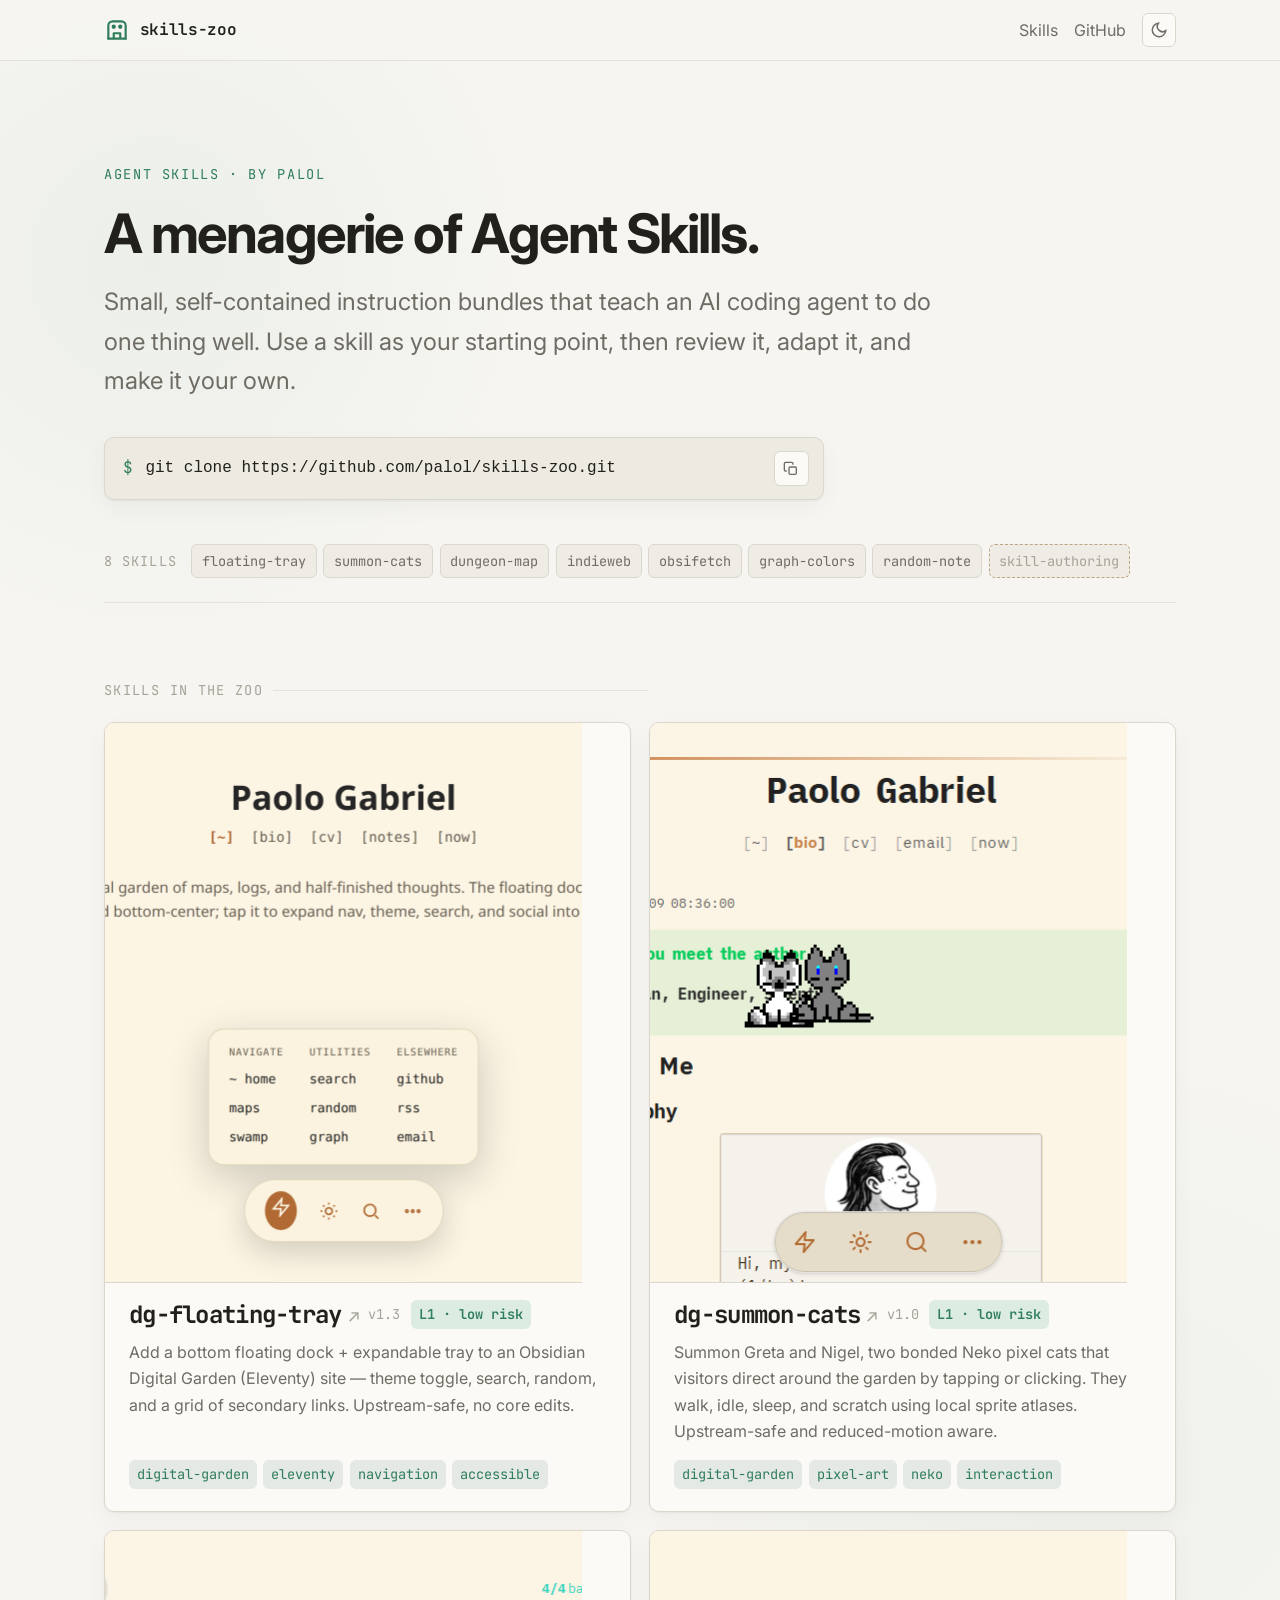
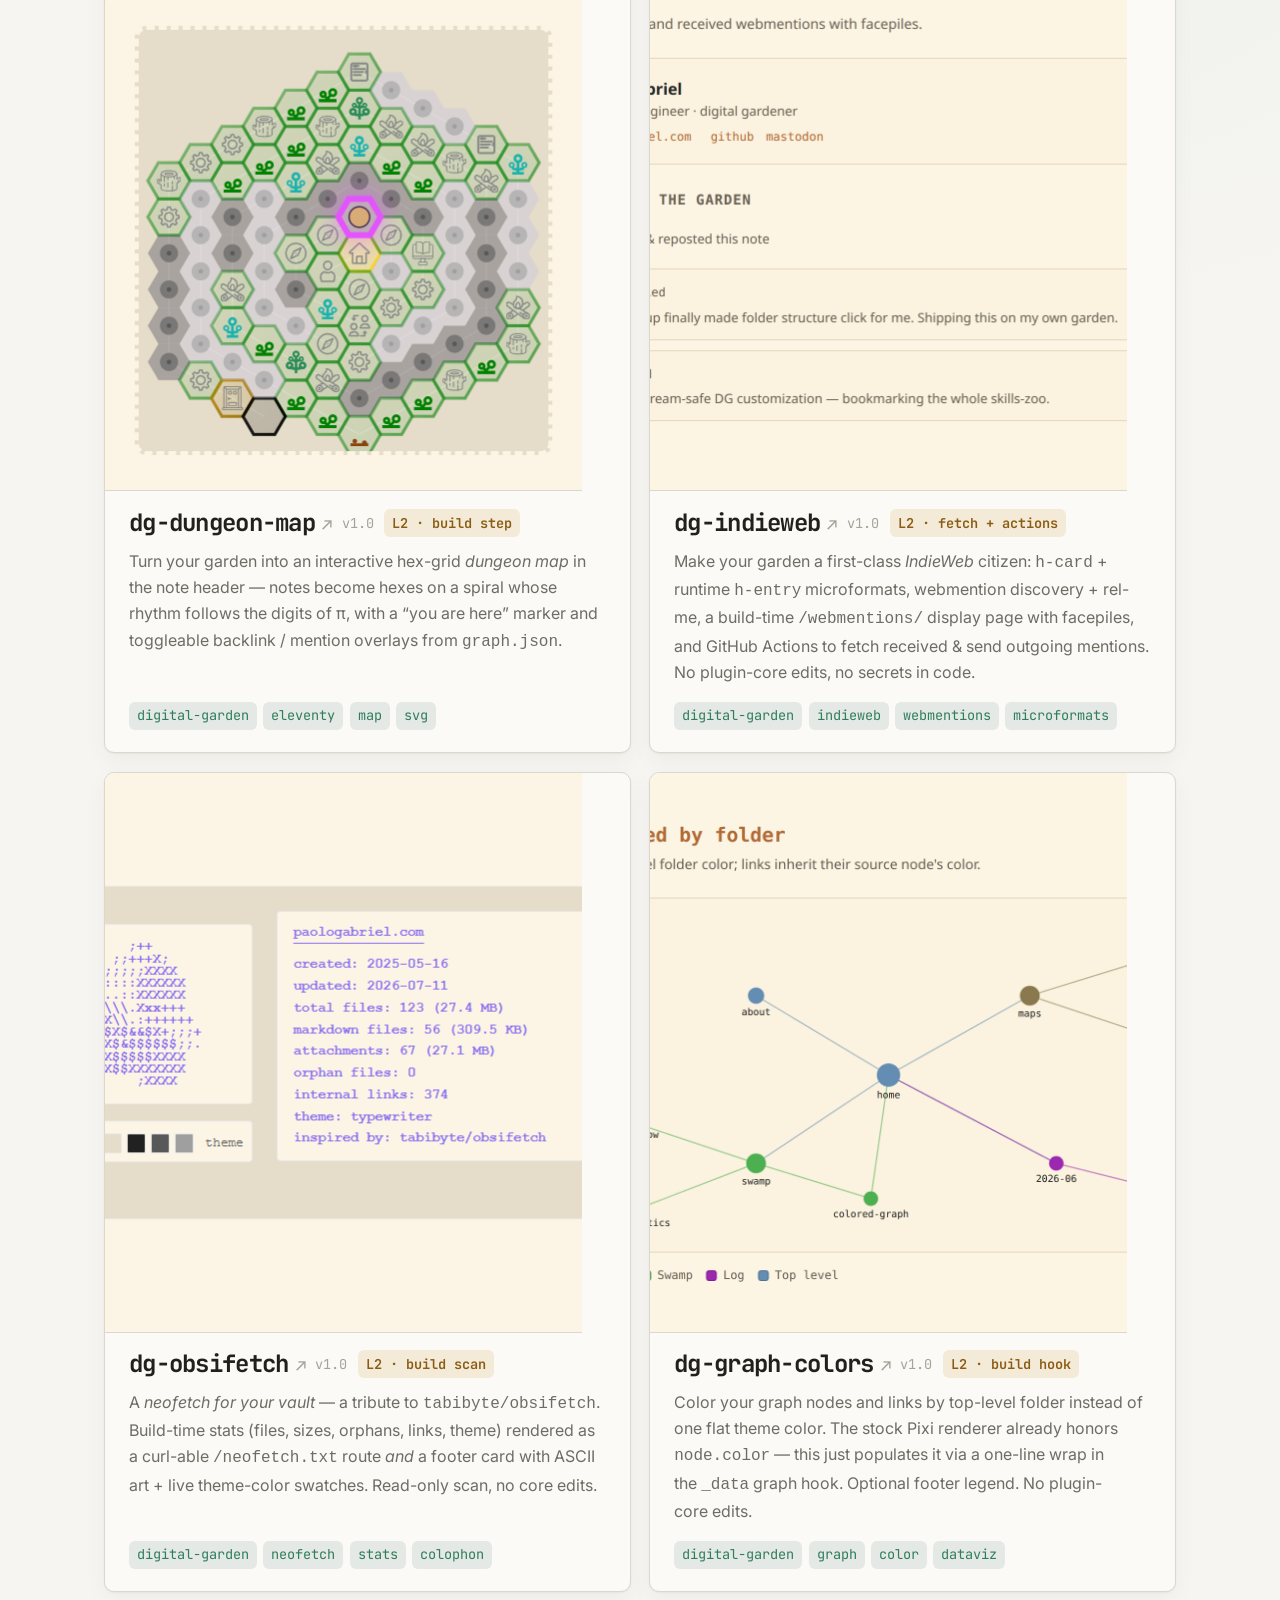
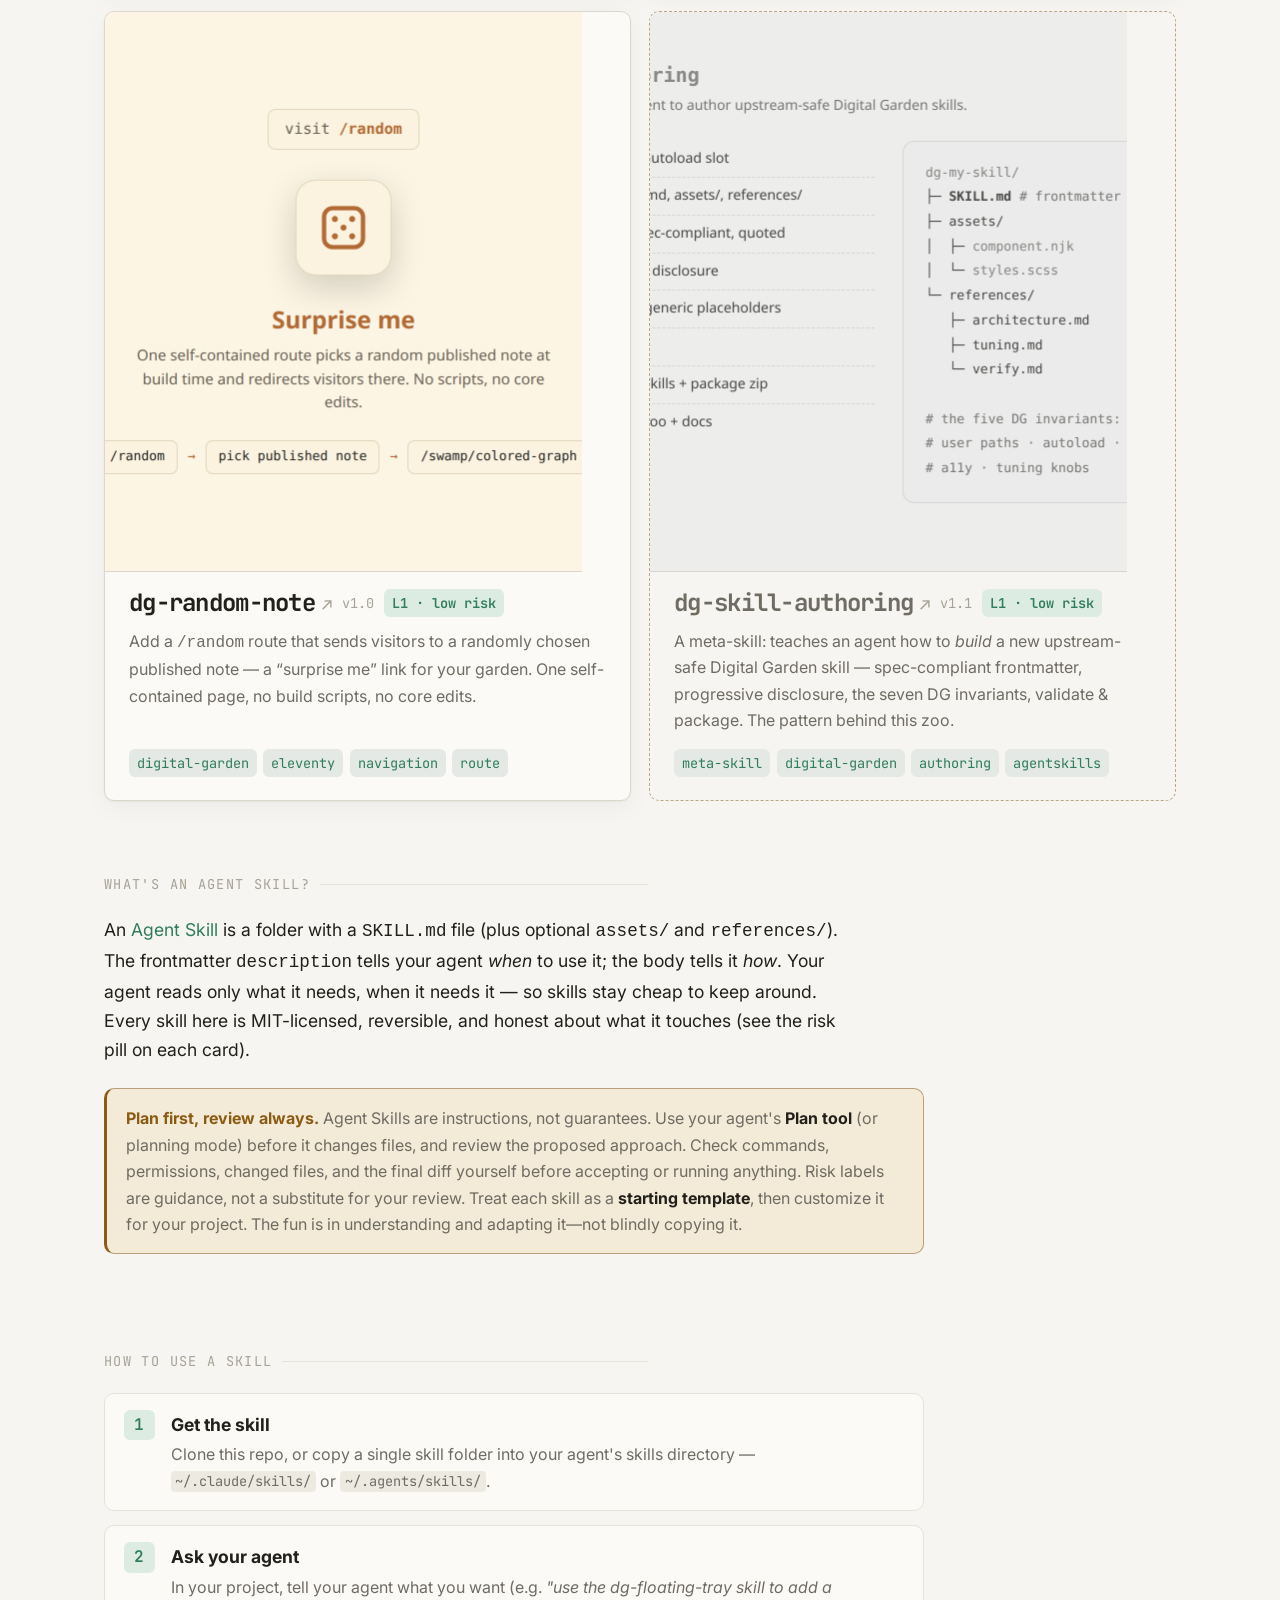
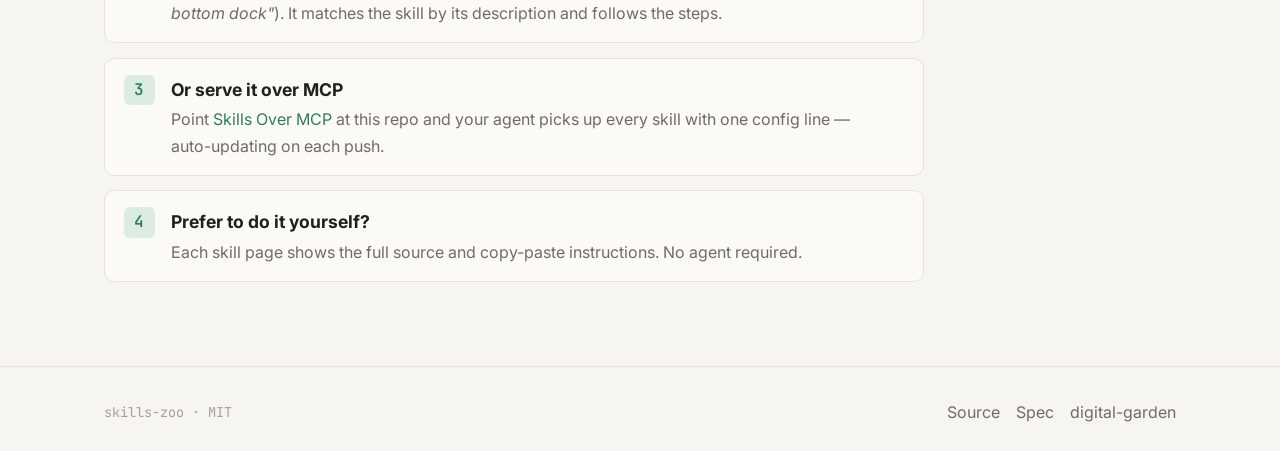
==== commit 2c640e86: "Add invariant 7: apply de-slop style to authored skills Co-authored-by: Pa0 <palol@users.noreply.git" ====
--- a/docs/index.html
+++ b/docs/index.html
@@ -4,8 +4,8 @@
 <meta charset="utf-8">
 <meta name="viewport" content="width=device-width, initial-scale=1">
 <meta name="theme-color" content="#121311">
-<title>skills-zoo - a menagerie of Agent Skills</title>
-<meta name="description" content="A small, curated collection of Agent Skills for AI coding agents. Portable instruction bundles your agent can execute - copy-paste or install straight from the repo.">
+<title>skills-zoo — a menagerie of Agent Skills</title>
+<meta name="description" content="A small, curated collection of Agent Skills for AI coding agents. Portable instruction bundles your agent can execute — copy-paste or install straight from the repo.">
 <link rel="preconnect" href="https://fonts.googleapis.com">
 <link rel="preconnect" href="https://fonts.gstatic.com" crossorigin>
 <link href="https://fonts.googleapis.com/css2?family=Inter:wght@400;500;600&family=JetBrains+Mono:wght@400;500;600&display=swap" rel="stylesheet">
@@ -13,7 +13,7 @@
 <script src="./theme.js"></script>
 <link rel="icon" href="data:image/svg+xml,%3Csvg xmlns='http://www.w3.org/2000/svg' viewBox='0 0 24 24' fill='none' stroke='%236cc79a' stroke-width='2'%3E%3Cpath d='M4 20V8a4 4 0 0 1 4-4h8a4 4 0 0 1 4 4v12'/%3E%3Cpath d='M4 20h16M9 20v-5h6v5'/%3E%3Ccircle cx='9' cy='9' r='1'/%3E%3Ccircle cx='15' cy='9' r='1'/%3E%3C/svg%3E">
 <meta property="og:type" content="website">
-<meta property="og:title" content="skills-zoo - a menagerie of Agent Skills">
+<meta property="og:title" content="skills-zoo — a menagerie of Agent Skills">
 <meta property="og:description" content="Upstream-safe Agent Skills for the Obsidian Digital Garden.">
 <meta property="og:image" content="https://palol.github.io/skills-zoo/skills/dg-graph-colors/preview-dark.png">
 <meta property="og:url" content="https://palol.github.io/skills-zoo/">
@@ -85,7 +85,7 @@
           <span class="sc-ver">v1.3</span>
           <span class="risk-pill">L1 · low risk</span>
         </div>
-        <p>Add a bottom floating dock + expandable tray to an Obsidian Digital Garden (Eleventy) site - theme toggle, search, random, and a grid of secondary links. Upstream-safe, no core edits.</p>
+        <p>Add a bottom floating dock + expandable tray to an Obsidian Digital Garden (Eleventy) site — theme toggle, search, random, and a grid of secondary links. Upstream-safe, no core edits.</p>
         <div class="tags">
           <span class="tag">digital-garden</span>
           <span class="tag">eleventy</span>
@@ -119,7 +119,7 @@
           <span class="sc-ver">v1.0</span>
           <span class="risk-pill risk-pill--l2">L2 · build step</span>
         </div>
-        <p>Turn your garden into an interactive hex-grid <em>dungeon map</em> in the note header - notes become hexes on a spiral whose rhythm follows the digits of &pi;, with a “you are here” marker and toggleable backlink / mention overlays from <code>graph.json</code>.</p>
+        <p>Turn your garden into an interactive hex-grid <em>dungeon map</em> in the note header — notes become hexes on a spiral whose rhythm follows the digits of &pi;, with a “you are here” marker and toggleable backlink / mention overlays from <code>graph.json</code>.</p>
         <div class="tags">
           <span class="tag">digital-garden</span>
           <span class="tag">eleventy</span>
@@ -153,7 +153,7 @@
           <span class="sc-ver">v1.0</span>
           <span class="risk-pill risk-pill--l2">L2 · build scan</span>
         </div>
-        <p>A <em>neofetch for your vault</em> - a tribute to <code>tabibyte/obsifetch</code>. Build-time stats (files, sizes, orphans, links, theme) rendered as a curl-able <code>/neofetch.txt</code> route <em>and</em> a footer card with ASCII art + live theme-color swatches. Read-only scan, no core edits.</p>
+        <p>A <em>neofetch for your vault</em> — a tribute to <code>tabibyte/obsifetch</code>. Build-time stats (files, sizes, orphans, links, theme) rendered as a curl-able <code>/neofetch.txt</code> route <em>and</em> a footer card with ASCII art + live theme-color swatches. Read-only scan, no core edits.</p>
         <div class="tags">
           <span class="tag">digital-garden</span>
           <span class="tag">neofetch</span>
@@ -170,7 +170,7 @@
           <span class="sc-ver">v1.0</span>
           <span class="risk-pill risk-pill--l2">L2 · build hook</span>
         </div>
-        <p>Color your graph nodes and links by top-level folder instead of one flat theme color. The stock Pixi renderer already honors <code>node.color</code> - this just populates it via a one-line wrap in the <code>_data</code> graph hook. Optional footer legend. No plugin-core edits.</p>
+        <p>Color your graph nodes and links by top-level folder instead of one flat theme color. The stock Pixi renderer already honors <code>node.color</code> — this just populates it via a one-line wrap in the <code>_data</code> graph hook. Optional footer legend. No plugin-core edits.</p>
         <div class="tags">
           <span class="tag">digital-garden</span>
           <span class="tag">graph</span>
@@ -187,7 +187,7 @@
           <span class="sc-ver">v1.0</span>
           <span class="risk-pill">L1 · low risk</span>
         </div>
-        <p>Add a <code>/random</code> route that sends visitors to a randomly chosen published note - a &ldquo;surprise me&rdquo; link for your garden. One self-contained page, no build scripts, no core edits.</p>
+        <p>Add a <code>/random</code> route that sends visitors to a randomly chosen published note — a &ldquo;surprise me&rdquo; link for your garden. One self-contained page, no build scripts, no core edits.</p>
         <div class="tags">
           <span class="tag">digital-garden</span>
           <span class="tag">eleventy</span>
@@ -201,10 +201,10 @@
         <img class="sc-thumb sc-thumb--light" src="./skills/dg-skill-authoring/preview-light.png" alt="dg-skill-authoring preview" loading="lazy" width="900" height="560">
         <div class="sc-head">
           <h3>dg-skill-authoring</h3>
-          <span class="sc-ver">v1.0</span>
-          <span class="risk-pill">L1 · low risk</span>
-        </div>
-        <p>A meta-skill: teaches an agent how to <em>build</em> a new upstream-safe Digital Garden skill - spec-compliant frontmatter, progressive disclosure, the five DG invariants, validate &amp; package. The pattern behind this zoo.</p>
+          <span class="sc-ver">v1.1</span>
+          <span class="risk-pill">L1 · low risk</span>
+        </div>
+        <p>A meta-skill: teaches an agent how to <em>build</em> a new upstream-safe Digital Garden skill — spec-compliant frontmatter, progressive disclosure, the seven DG invariants, validate &amp; package. The pattern behind this zoo.</p>
         <div class="tags">
           <span class="tag">meta-skill</span>
           <span class="tag">digital-garden</span>
@@ -218,11 +218,11 @@
 
   <section id="what">
     <p class="section-label">What's an Agent Skill?</p>
-    <p>An <a href="https://agentskills.io">Agent Skill</a> is a folder with a <code>SKILL.md</code> file (plus optional <code>assets/</code> and <code>references/</code>). The frontmatter <code>description</code> tells your agent <em>when</em> to use it; the body tells it <em>how</em>. Your agent reads only what it needs, when it needs it - so skills stay cheap to keep around.</p>
+    <p>An <a href="https://agentskills.io">Agent Skill</a> is a folder with a <code>SKILL.md</code> file (plus optional <code>assets/</code> and <code>references/</code>). The frontmatter <code>description</code> tells your agent <em>when</em> to use it; the body tells it <em>how</em>. Your agent reads only what it needs, when it needs it — so skills stay cheap to keep around.</p>
     <p>Every skill here is MIT-licensed, reversible, and honest about what it touches (see the risk pill on each card).</p>
     <aside class="responsibility-note" aria-label="Responsible use">
       <strong class="note-title">Plan first, review always.</strong>
-      Agent Skills are instructions, not guarantees. Use your agent's <strong>Plan tool</strong> (or planning mode) before it changes files, and review the proposed approach. Check commands, permissions, changed files, and the final diff yourself before accepting or running anything. Risk labels are guidance, not a substitute for your review. Treat each skill as a <strong>starting template</strong>, then customize it for your project. The fun is in understanding and adapting it, not blindly copying it.
+      Agent Skills are instructions, not guarantees. Use your agent's <strong>Plan tool</strong> (or planning mode) before it changes files, and review the proposed approach. Check commands, permissions, changed files, and the final diff yourself before accepting or running anything. Risk labels are guidance, not a substitute for your review. Treat each skill as a <strong>starting template</strong>, then customize it for your project. The fun is in understanding and adapting it—not blindly copying it.
     </aside>
   </section>
 
@@ -233,7 +233,7 @@
         <span class="num">1</span>
         <div class="body">
           <h4>Get the skill</h4>
-          <p>Clone this repo, or copy a single skill folder into your agent's skills directory - <code>~/.claude/skills/</code> or <code>~/.agents/skills/</code>.</p>
+          <p>Clone this repo, or copy a single skill folder into your agent's skills directory — <code>~/.claude/skills/</code> or <code>~/.agents/skills/</code>.</p>
         </div>
       </div>
       <div class="step">
@@ -247,7 +247,7 @@
         <span class="num">3</span>
         <div class="body">
           <h4>Or serve it over MCP</h4>
-          <p>Point <a href="https://www.skillsovermcp.com/">Skills Over MCP</a> at this repo and your agent picks up every skill with one config line - auto-updating on each push.</p>
+          <p>Point <a href="https://www.skillsovermcp.com/">Skills Over MCP</a> at this repo and your agent picks up every skill with one config line — auto-updating on each push.</p>
         </div>
       </div>
       <div class="step">
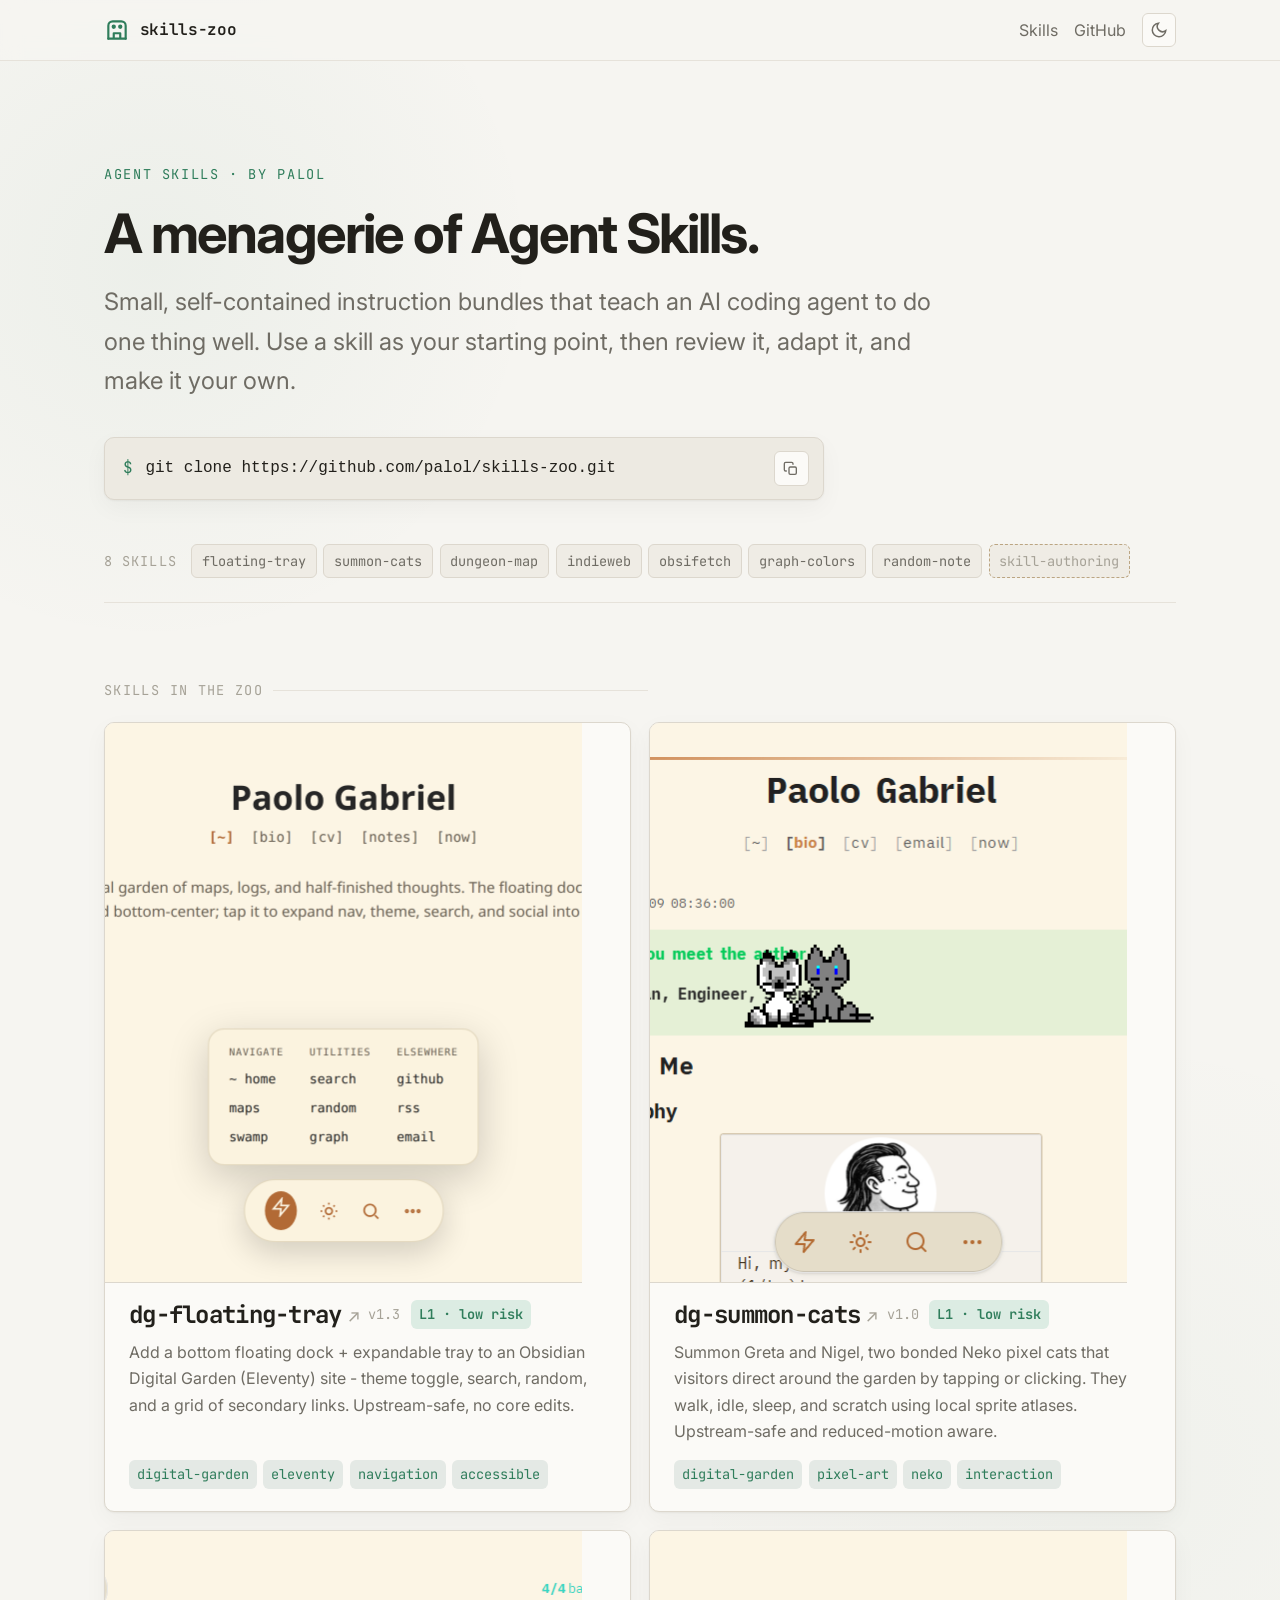
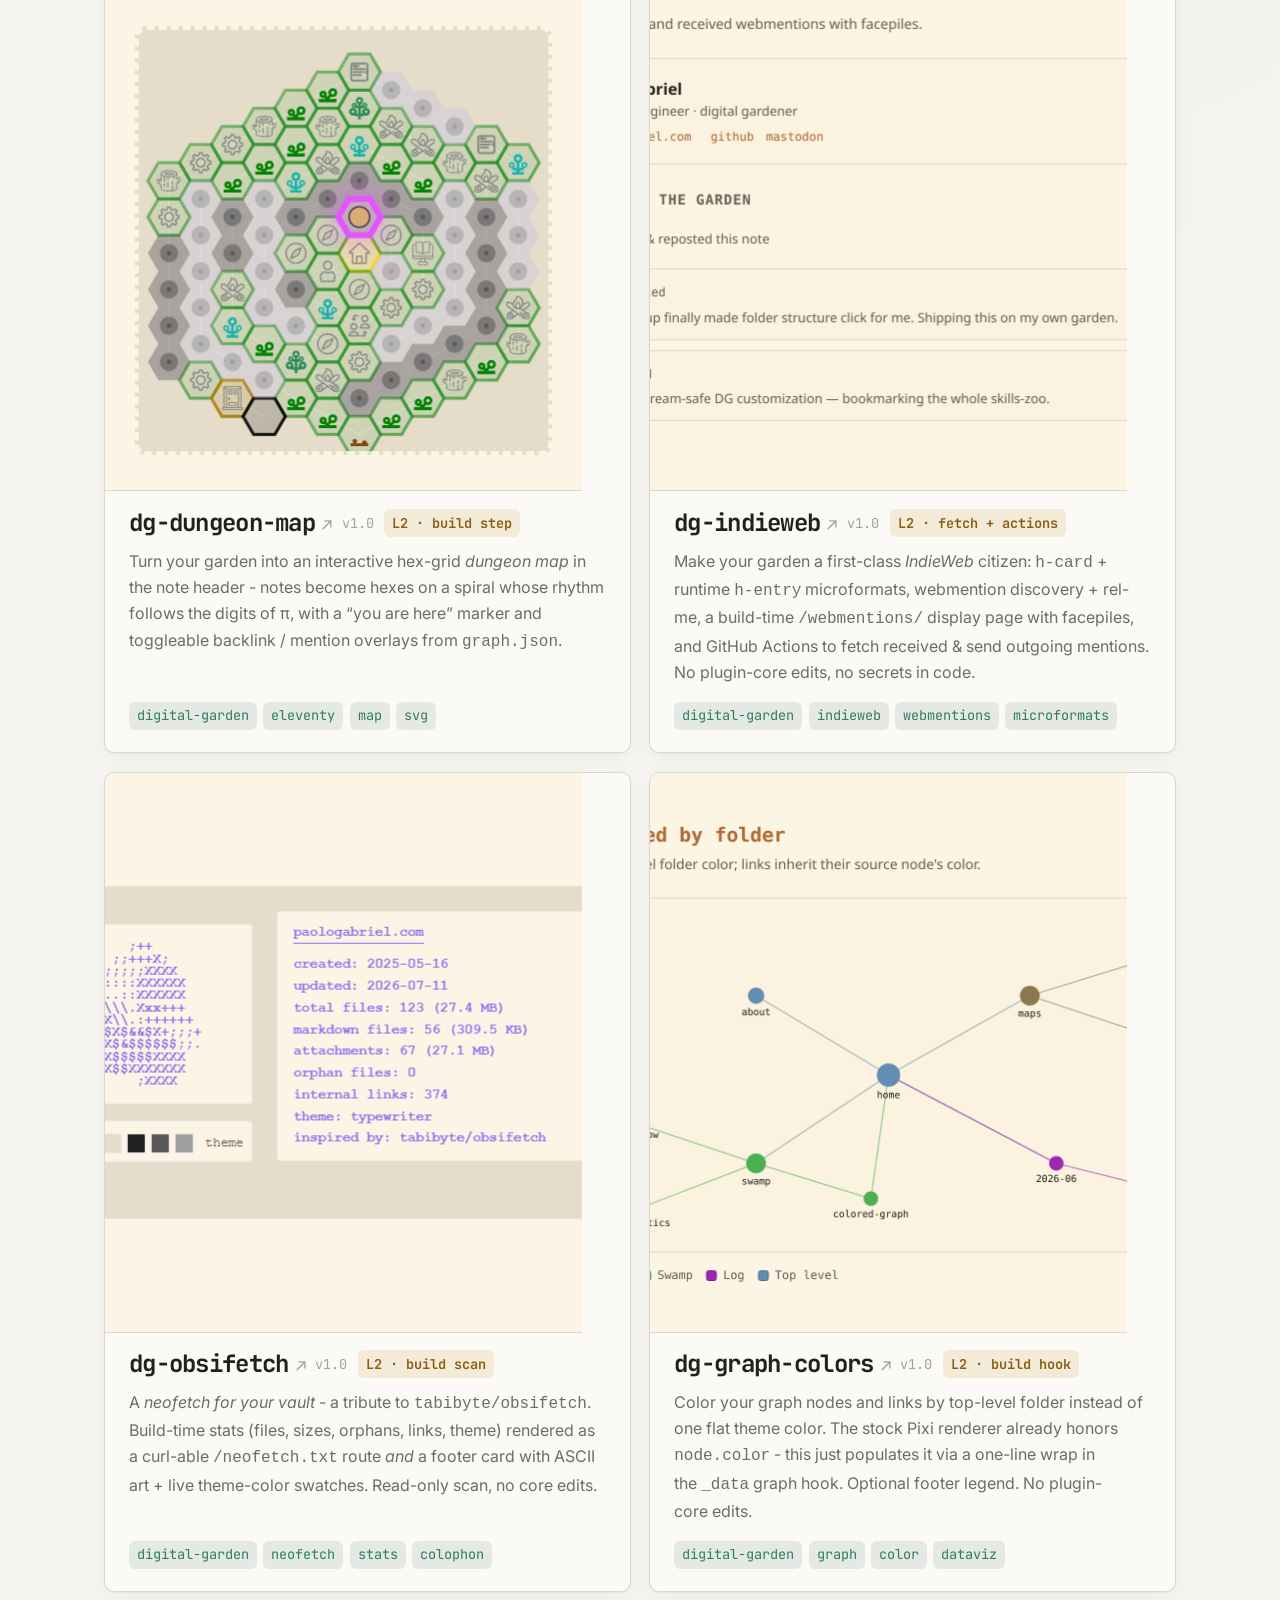
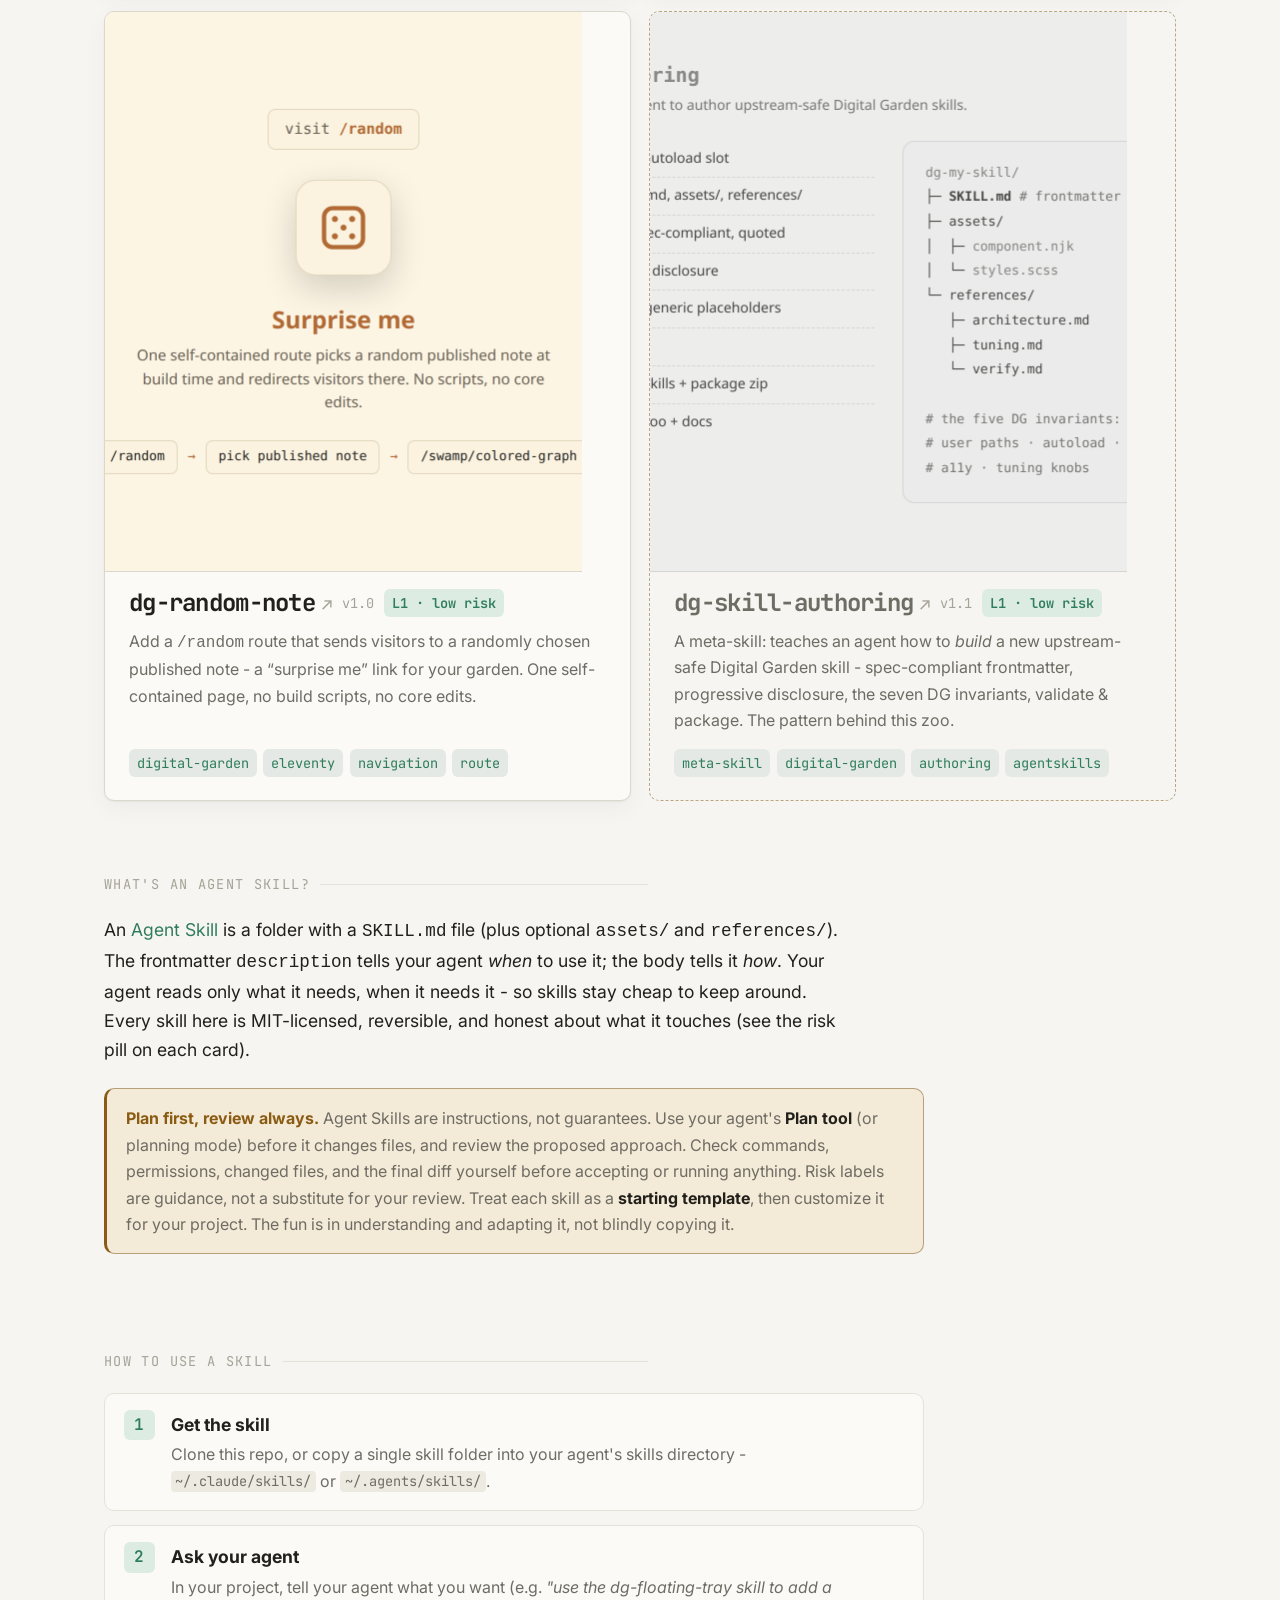
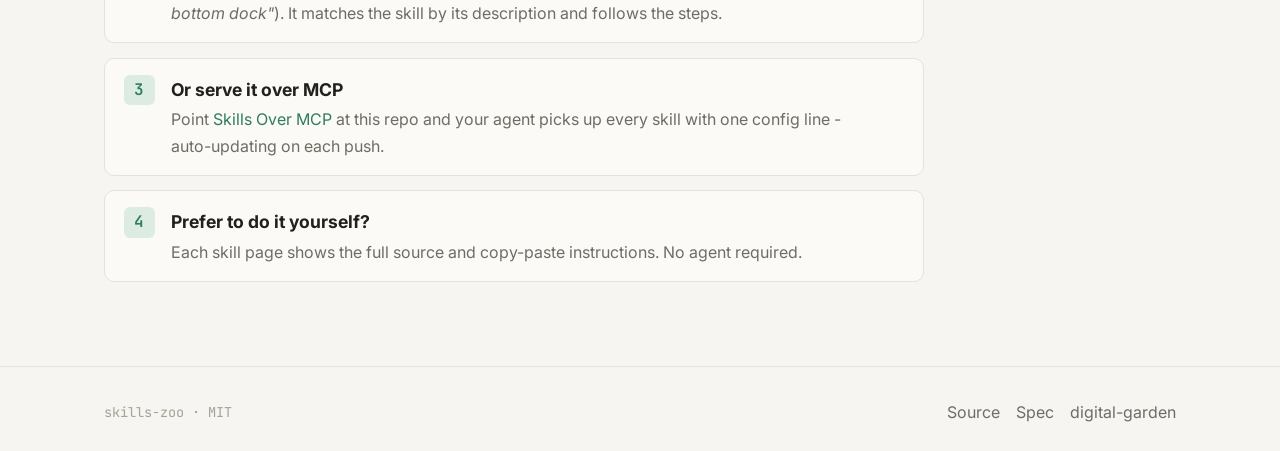
==== commit 9cdc79fe: "Merge main (em-dash normalization) into de-slop invariant branch Co-authored-by: Pa0 <palol@users.no" ====
--- a/docs/index.html
+++ b/docs/index.html
@@ -4,8 +4,8 @@
 <meta charset="utf-8">
 <meta name="viewport" content="width=device-width, initial-scale=1">
 <meta name="theme-color" content="#121311">
-<title>skills-zoo — a menagerie of Agent Skills</title>
-<meta name="description" content="A small, curated collection of Agent Skills for AI coding agents. Portable instruction bundles your agent can execute — copy-paste or install straight from the repo.">
+<title>skills-zoo - a menagerie of Agent Skills</title>
+<meta name="description" content="A small, curated collection of Agent Skills for AI coding agents. Portable instruction bundles your agent can execute - copy-paste or install straight from the repo.">
 <link rel="preconnect" href="https://fonts.googleapis.com">
 <link rel="preconnect" href="https://fonts.gstatic.com" crossorigin>
 <link href="https://fonts.googleapis.com/css2?family=Inter:wght@400;500;600&family=JetBrains+Mono:wght@400;500;600&display=swap" rel="stylesheet">
@@ -13,7 +13,7 @@
 <script src="./theme.js"></script>
 <link rel="icon" href="data:image/svg+xml,%3Csvg xmlns='http://www.w3.org/2000/svg' viewBox='0 0 24 24' fill='none' stroke='%236cc79a' stroke-width='2'%3E%3Cpath d='M4 20V8a4 4 0 0 1 4-4h8a4 4 0 0 1 4 4v12'/%3E%3Cpath d='M4 20h16M9 20v-5h6v5'/%3E%3Ccircle cx='9' cy='9' r='1'/%3E%3Ccircle cx='15' cy='9' r='1'/%3E%3C/svg%3E">
 <meta property="og:type" content="website">
-<meta property="og:title" content="skills-zoo — a menagerie of Agent Skills">
+<meta property="og:title" content="skills-zoo - a menagerie of Agent Skills">
 <meta property="og:description" content="Upstream-safe Agent Skills for the Obsidian Digital Garden.">
 <meta property="og:image" content="https://palol.github.io/skills-zoo/skills/dg-graph-colors/preview-dark.png">
 <meta property="og:url" content="https://palol.github.io/skills-zoo/">
@@ -85,7 +85,7 @@
           <span class="sc-ver">v1.3</span>
           <span class="risk-pill">L1 · low risk</span>
         </div>
-        <p>Add a bottom floating dock + expandable tray to an Obsidian Digital Garden (Eleventy) site — theme toggle, search, random, and a grid of secondary links. Upstream-safe, no core edits.</p>
+        <p>Add a bottom floating dock + expandable tray to an Obsidian Digital Garden (Eleventy) site - theme toggle, search, random, and a grid of secondary links. Upstream-safe, no core edits.</p>
         <div class="tags">
           <span class="tag">digital-garden</span>
           <span class="tag">eleventy</span>
@@ -119,7 +119,7 @@
           <span class="sc-ver">v1.0</span>
           <span class="risk-pill risk-pill--l2">L2 · build step</span>
         </div>
-        <p>Turn your garden into an interactive hex-grid <em>dungeon map</em> in the note header — notes become hexes on a spiral whose rhythm follows the digits of &pi;, with a “you are here” marker and toggleable backlink / mention overlays from <code>graph.json</code>.</p>
+        <p>Turn your garden into an interactive hex-grid <em>dungeon map</em> in the note header - notes become hexes on a spiral whose rhythm follows the digits of &pi;, with a “you are here” marker and toggleable backlink / mention overlays from <code>graph.json</code>.</p>
         <div class="tags">
           <span class="tag">digital-garden</span>
           <span class="tag">eleventy</span>
@@ -153,7 +153,7 @@
           <span class="sc-ver">v1.0</span>
           <span class="risk-pill risk-pill--l2">L2 · build scan</span>
         </div>
-        <p>A <em>neofetch for your vault</em> — a tribute to <code>tabibyte/obsifetch</code>. Build-time stats (files, sizes, orphans, links, theme) rendered as a curl-able <code>/neofetch.txt</code> route <em>and</em> a footer card with ASCII art + live theme-color swatches. Read-only scan, no core edits.</p>
+        <p>A <em>neofetch for your vault</em> - a tribute to <code>tabibyte/obsifetch</code>. Build-time stats (files, sizes, orphans, links, theme) rendered as a curl-able <code>/neofetch.txt</code> route <em>and</em> a footer card with ASCII art + live theme-color swatches. Read-only scan, no core edits.</p>
         <div class="tags">
           <span class="tag">digital-garden</span>
           <span class="tag">neofetch</span>
@@ -170,7 +170,7 @@
           <span class="sc-ver">v1.0</span>
           <span class="risk-pill risk-pill--l2">L2 · build hook</span>
         </div>
-        <p>Color your graph nodes and links by top-level folder instead of one flat theme color. The stock Pixi renderer already honors <code>node.color</code> — this just populates it via a one-line wrap in the <code>_data</code> graph hook. Optional footer legend. No plugin-core edits.</p>
+        <p>Color your graph nodes and links by top-level folder instead of one flat theme color. The stock Pixi renderer already honors <code>node.color</code> - this just populates it via a one-line wrap in the <code>_data</code> graph hook. Optional footer legend. No plugin-core edits.</p>
         <div class="tags">
           <span class="tag">digital-garden</span>
           <span class="tag">graph</span>
@@ -187,7 +187,7 @@
           <span class="sc-ver">v1.0</span>
           <span class="risk-pill">L1 · low risk</span>
         </div>
-        <p>Add a <code>/random</code> route that sends visitors to a randomly chosen published note — a &ldquo;surprise me&rdquo; link for your garden. One self-contained page, no build scripts, no core edits.</p>
+        <p>Add a <code>/random</code> route that sends visitors to a randomly chosen published note - a &ldquo;surprise me&rdquo; link for your garden. One self-contained page, no build scripts, no core edits.</p>
         <div class="tags">
           <span class="tag">digital-garden</span>
           <span class="tag">eleventy</span>
@@ -204,7 +204,7 @@
           <span class="sc-ver">v1.1</span>
           <span class="risk-pill">L1 · low risk</span>
         </div>
-        <p>A meta-skill: teaches an agent how to <em>build</em> a new upstream-safe Digital Garden skill — spec-compliant frontmatter, progressive disclosure, the seven DG invariants, validate &amp; package. The pattern behind this zoo.</p>
+        <p>A meta-skill: teaches an agent how to <em>build</em> a new upstream-safe Digital Garden skill - spec-compliant frontmatter, progressive disclosure, the seven DG invariants, validate &amp; package. The pattern behind this zoo.</p>
         <div class="tags">
           <span class="tag">meta-skill</span>
           <span class="tag">digital-garden</span>
@@ -218,11 +218,11 @@
 
   <section id="what">
     <p class="section-label">What's an Agent Skill?</p>
-    <p>An <a href="https://agentskills.io">Agent Skill</a> is a folder with a <code>SKILL.md</code> file (plus optional <code>assets/</code> and <code>references/</code>). The frontmatter <code>description</code> tells your agent <em>when</em> to use it; the body tells it <em>how</em>. Your agent reads only what it needs, when it needs it — so skills stay cheap to keep around.</p>
+    <p>An <a href="https://agentskills.io">Agent Skill</a> is a folder with a <code>SKILL.md</code> file (plus optional <code>assets/</code> and <code>references/</code>). The frontmatter <code>description</code> tells your agent <em>when</em> to use it; the body tells it <em>how</em>. Your agent reads only what it needs, when it needs it - so skills stay cheap to keep around.</p>
     <p>Every skill here is MIT-licensed, reversible, and honest about what it touches (see the risk pill on each card).</p>
     <aside class="responsibility-note" aria-label="Responsible use">
       <strong class="note-title">Plan first, review always.</strong>
-      Agent Skills are instructions, not guarantees. Use your agent's <strong>Plan tool</strong> (or planning mode) before it changes files, and review the proposed approach. Check commands, permissions, changed files, and the final diff yourself before accepting or running anything. Risk labels are guidance, not a substitute for your review. Treat each skill as a <strong>starting template</strong>, then customize it for your project. The fun is in understanding and adapting it—not blindly copying it.
+      Agent Skills are instructions, not guarantees. Use your agent's <strong>Plan tool</strong> (or planning mode) before it changes files, and review the proposed approach. Check commands, permissions, changed files, and the final diff yourself before accepting or running anything. Risk labels are guidance, not a substitute for your review. Treat each skill as a <strong>starting template</strong>, then customize it for your project. The fun is in understanding and adapting it, not blindly copying it.
     </aside>
   </section>
 
@@ -233,7 +233,7 @@
         <span class="num">1</span>
         <div class="body">
           <h4>Get the skill</h4>
-          <p>Clone this repo, or copy a single skill folder into your agent's skills directory — <code>~/.claude/skills/</code> or <code>~/.agents/skills/</code>.</p>
+          <p>Clone this repo, or copy a single skill folder into your agent's skills directory - <code>~/.claude/skills/</code> or <code>~/.agents/skills/</code>.</p>
         </div>
       </div>
       <div class="step">
@@ -247,7 +247,7 @@
         <span class="num">3</span>
         <div class="body">
           <h4>Or serve it over MCP</h4>
-          <p>Point <a href="https://www.skillsovermcp.com/">Skills Over MCP</a> at this repo and your agent picks up every skill with one config line — auto-updating on each push.</p>
+          <p>Point <a href="https://www.skillsovermcp.com/">Skills Over MCP</a> at this repo and your agent picks up every skill with one config line - auto-updating on each push.</p>
         </div>
       </div>
       <div class="step">
